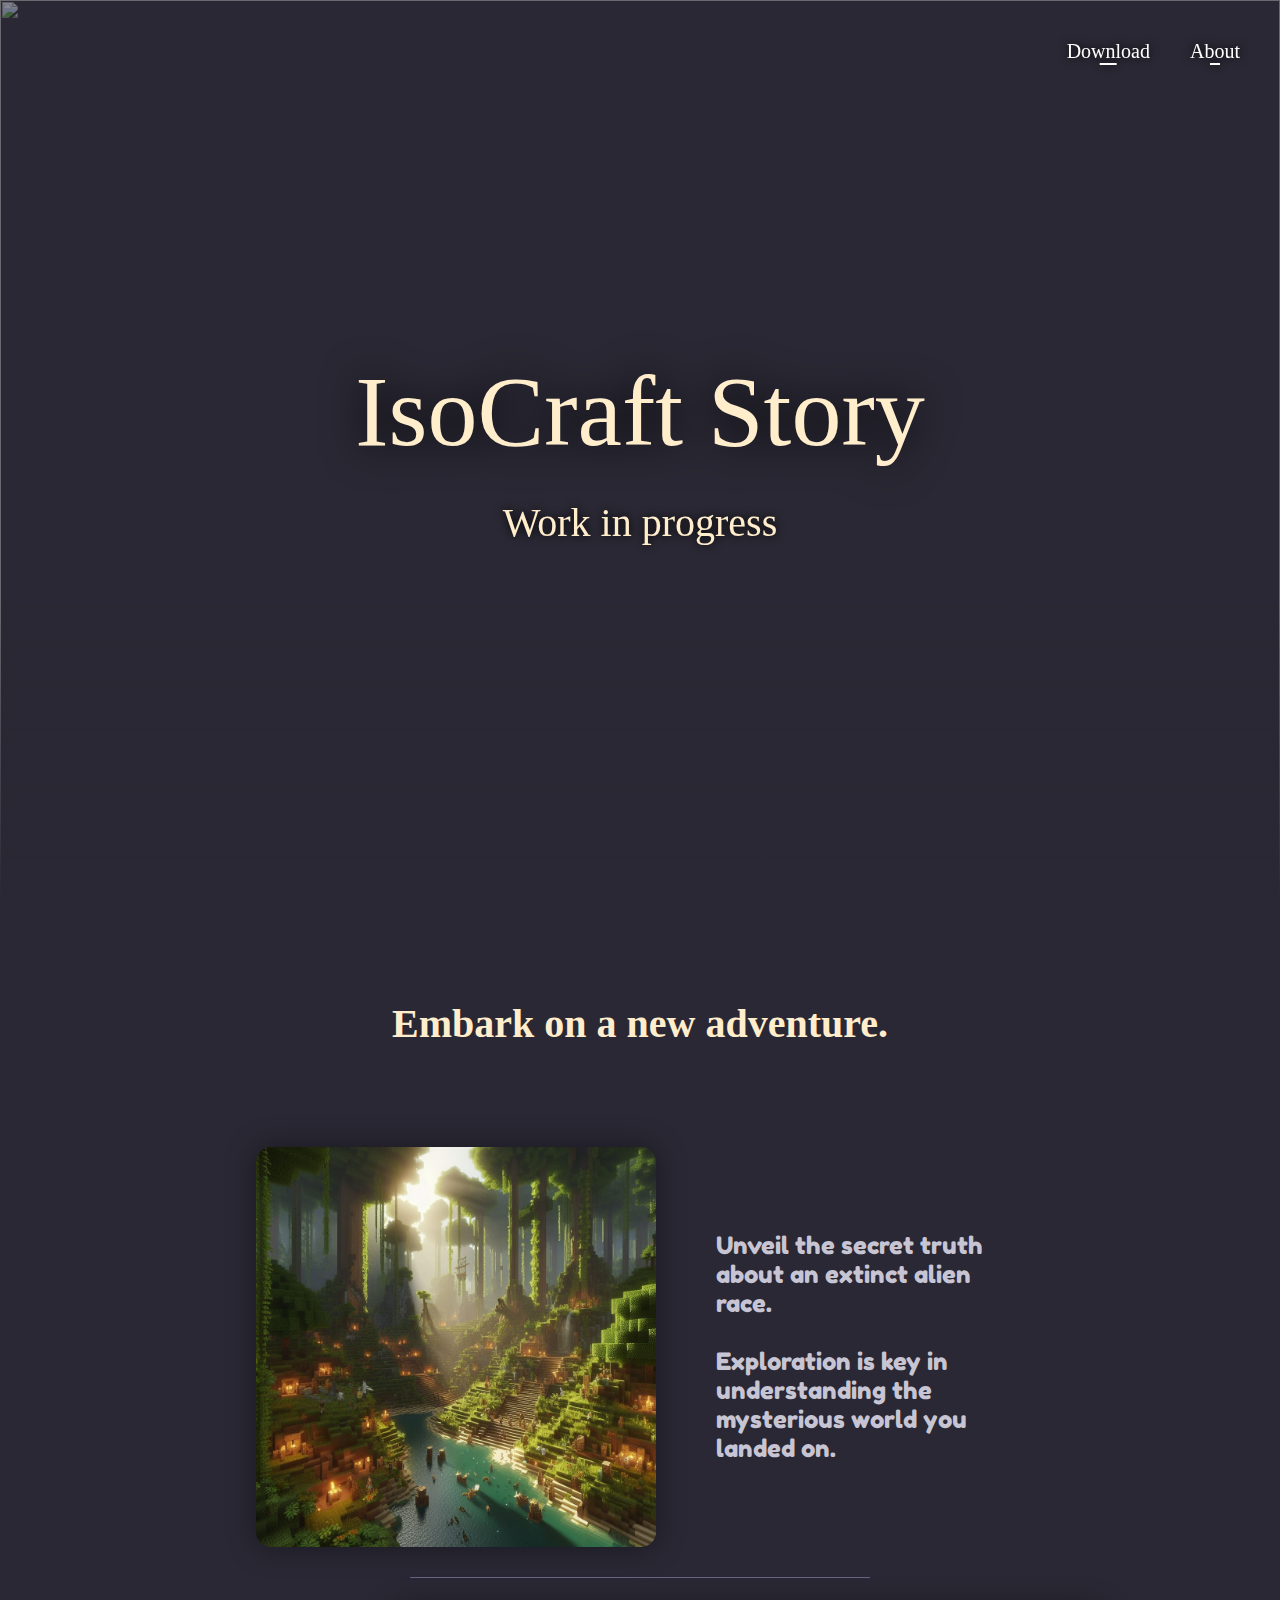
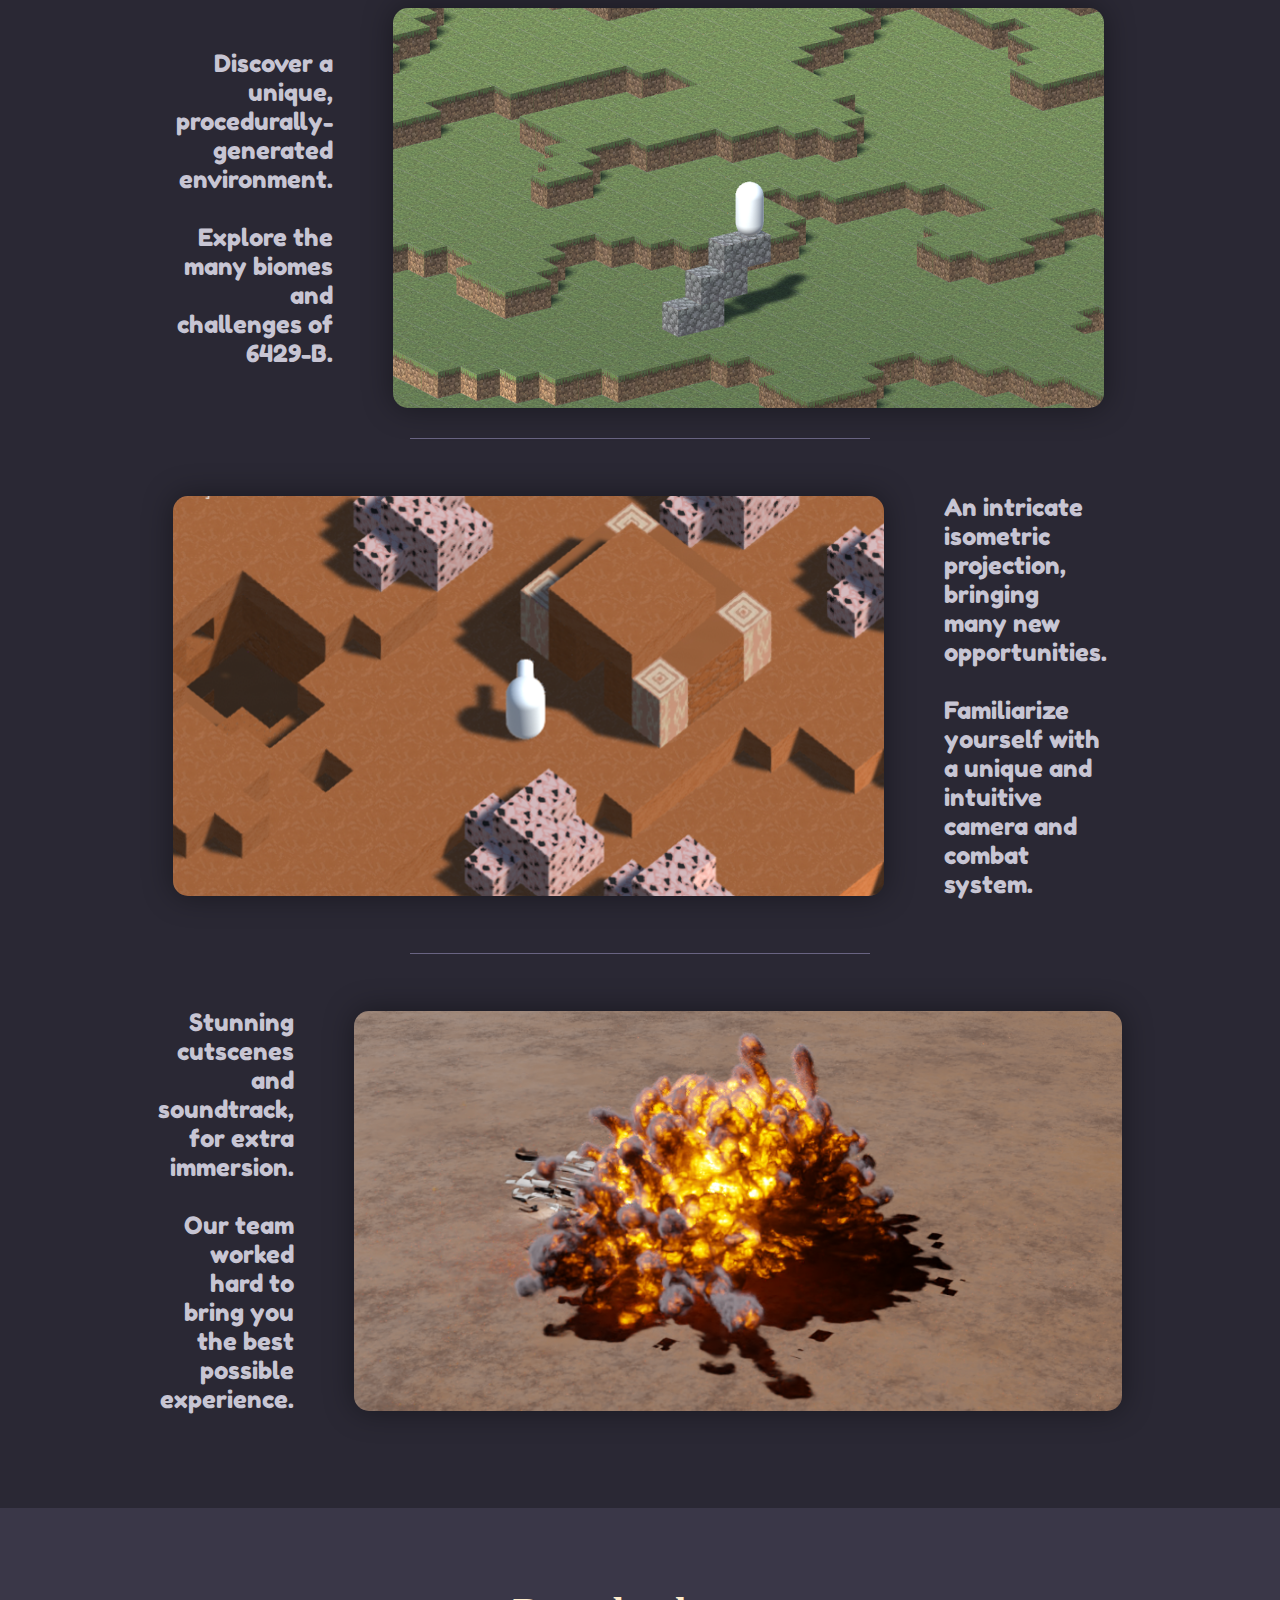
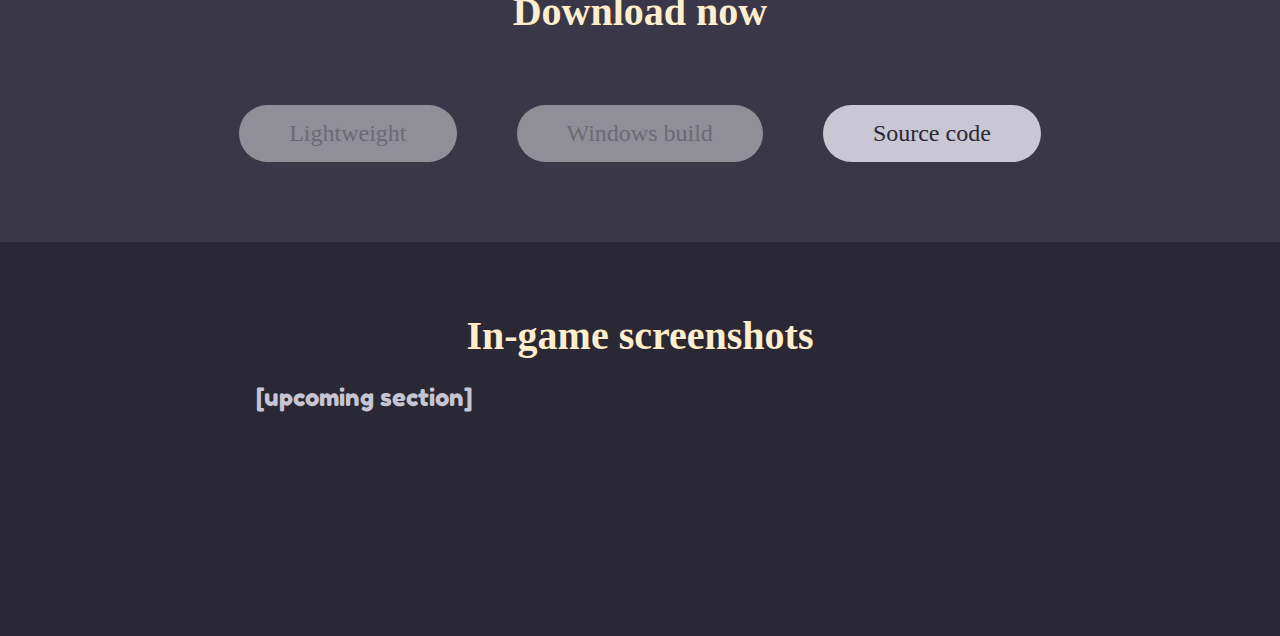
==== index.html @ 94fa9773 "BETA 0.1 - added About, visual enhancements" ====
<html>
	<head>
		<title>IsoCraft Story</title>
		<script src="script.js?v=B0.1"></script>
		<script src="slide.js?v=B0.1"></script>
		<link rel="stylesheet" href="style.css?v=B0.1">
	</head>
	
	<body onload="javascript:init();initSlide()">
		<div id="title">
			<h1>IsoCraft Story</h1>
			<h2>Work in progress</h2>
			<div id="slide">
				<div id="bank">
					<img src="images/slides/house.png">
					<img src="images/slides/Level1.png">
					<img src="images/slides/McLeaves.png">
					<img src="images/slides/Grass.png">
				</div>
				<div id="left"></div>
				<div id="right"></div>
			</div>
		</div>
		<div id="menu">
			<a href="javascript:scrollTo('download')">Download</a>
			<a href="about">About</a>
		</div>
		<div id="main">
			<div id="slide-cover"></div>
			<h3>Embark on a new adventure.</h3>
			<div class="flex">
				<div><img src="images/oakboka.png"></div>
				<p>Unveil the secret truth about an extinct alien race.<br><br>Exploration is key in understanding the mysterious world you landed on.</p>
			</div>
			<div class="line"></div>
			<div class="flex">
				<p class="right">Discover a unique, procedurally-generated environment.<br><br>Explore the many biomes and challenges of 6429-B.</p>
				<div><img src="images/surface.png"></div>
			</div>
			<div class="line"></div>
			<div class="flex">
				<div><img src="images/isofight.png"></div>
				<p>An intricate isometric projection, bringing many new opportunities.<br><br>Familiarize yourself with a unique and intuitive camera and combat system.</p>
			</div>
			<div class="line"></div>
			<div class="flex">
				<p class="right">Stunning cutscenes and soundtrack, for extra immersion.<br><br>Our team worked hard to bring you the best possible experience.</p>
				<div><img src="images/cutscene.png"></div>
			</div>

			<div class="lighter">
				<h4>Download now</h4>
				<div class="flex">
					<a href="documents/lightweight.zip" id="download" class="button disabled">Lightweight</a>
					<a href="documents/full.zip" id="download" class="button disabled">Windows build</a>
					<a href="https://github.com/RaphoufouLeFou/Isocraft_Story" class="button">Source code</a>
				</div>
			</div>

			<h4>In-game screenshots</h4>
			<p>[upcoming section]</p>

			<div id="margin"></div>
		</div>
	</body>
</html>
---- style.css ----
@font-face {
	font-family: "times";
	src: url("fonts/times new roman.ttf");
}

@font-face {
	font-family: "black";
	src: url("fonts/Rounds Black.otf");
}

@font-face {
	font-family: "fredoka";
	src: url("fonts/FredokaOne-Regular.ttf");
}

html, body {
	margin: 0;
	padding: 0;
	width: 100%;
	height: 100%;

	background-color: #2a2834;
	color: #ffedcc;
}

body {
	position: absolute;
	z-index: -2;
}

#title {
	position: relative;
	display: flex;
	flex-direction: column;
	align-items: center;
	justify-content: center;
	gap: 30px;

	width: var(--W);
	height: var(--H);
}

#slide {
	position: fixed;
	z-index: -1;
	top: 0;
	left: 0;

	display: flex;
	width: 100%;
	height: 100%;
}

#left, #right {
	width: 100%;
	flex-shrink: 0;
}

#slide img {
	width: 100%;
}

#slide-cover {
	position: relative;
	width: var(--W);
	height: 300px;
	top: 0;
	left: 0;
	transform: translate(calc(0px - var(--margin)), calc(-50px - 100%));

	background-image: linear-gradient(rgba(0, 0, 0, 0), #2a2834);
}

#bank {
	display: none;
}

h1, h2 {
	margin: 0;

	text-align: center;
	font-weight: 100;
}

h1 {
	filter: drop-shadow(0 0 20px black);

	font-family: "black";
	font-size: 100px;
}

h2 {
	filter: drop-shadow(0 0 5px black);

	font-family: "times";
	font-size: 40px;
}

#menu {
	filter: drop-shadow(0 0 5px black);

	position: fixed;
	top: 0;
	right: 0;

	display: flex;
	gap: 40px;

	margin: 40px;
}

#menu>a {
	display: block;

	font-family: "black";
	font-size: 20px;

	color: white;
	text-decoration: none;
}

#menu>a::after {
	position: relative;
	display: block;
	left: 50%;
	bottom: 0;
	transform: translateX(-50%);

	transition: 0.25s width ease-out;
	content: "";
	border-bottom: 2px solid white;
	width: 20%;
}

#menu>a:hover::after {
	width: 80%;
}

#menu>a:active::after {
	width: 100%;
}

#main {
	position: absolute;

	width: calc(100% - calc(var(--margin) * 2));
	min-height: var(--H);
	padding: 50px var(--margin);

	background-color: #2a2834;
}

.lighter {
	width: calc(100% + calc(var(--margin) * 2));
	margin: 70px 0;
	padding: 80px 0;
	transform: translateX(calc(0px - var(--margin)));

	background-color: #3a3748;
}

h3, h4 {
	font-family: "black";
	font-size: 40px;
	text-align: center;
}

h3 {
	margin: -250px 0 100px 0;
}

h4 {
	margin: 0;
}

#main div.flex {
	display: flex;
	justify-content: center;
	align-items: center;

	gap: 60px;
}

p {
	color: #c7c5d3;
	font-family: "fredoka";
	font-size: 24px;
}

strong {
	display: block;
	width: 100%;
	text-align: left;
	margin: 10px 0;

	font-family: "times";
	font-size: 30px;
	color: #ffedcc;
}

p.right, p.right strong {
	text-align: right;
}

#main div.flex div:has(img) {
	display: flex;
	justify-content: center;

	max-width: -webkit-fill-available;
	flex-shrink: 0;
	overflow: hidden;

	border-radius: 15px;
	box-shadow: 0 0 30px rgba(0, 0, 0, 0.4);
}

#main div.flex img {
	height: 400px;
}

div.line {
	margin: 30px 20%;
	border-bottom: 1px solid #696482;
}

a.button {
	transition: 0.15s border-radius ease-out, 0.07s background-color linear;

	margin-top: 70px;
	padding: 15px 50px;

	border-radius: 30px;
	background-color: #c9c7d3;
	color: #2a2834;

	font-family: "black";
	font-size: 24px;
	text-align: center;
	text-decoration: none;
}

a.button:not(.disabled):hover {
	border-radius: 20px;
	background-color: #e3e2e9;
}

a.button.disabled {
	color: #6b6a74;
	background-color: #908f97;
}

#margin {
	height: 150px;
}
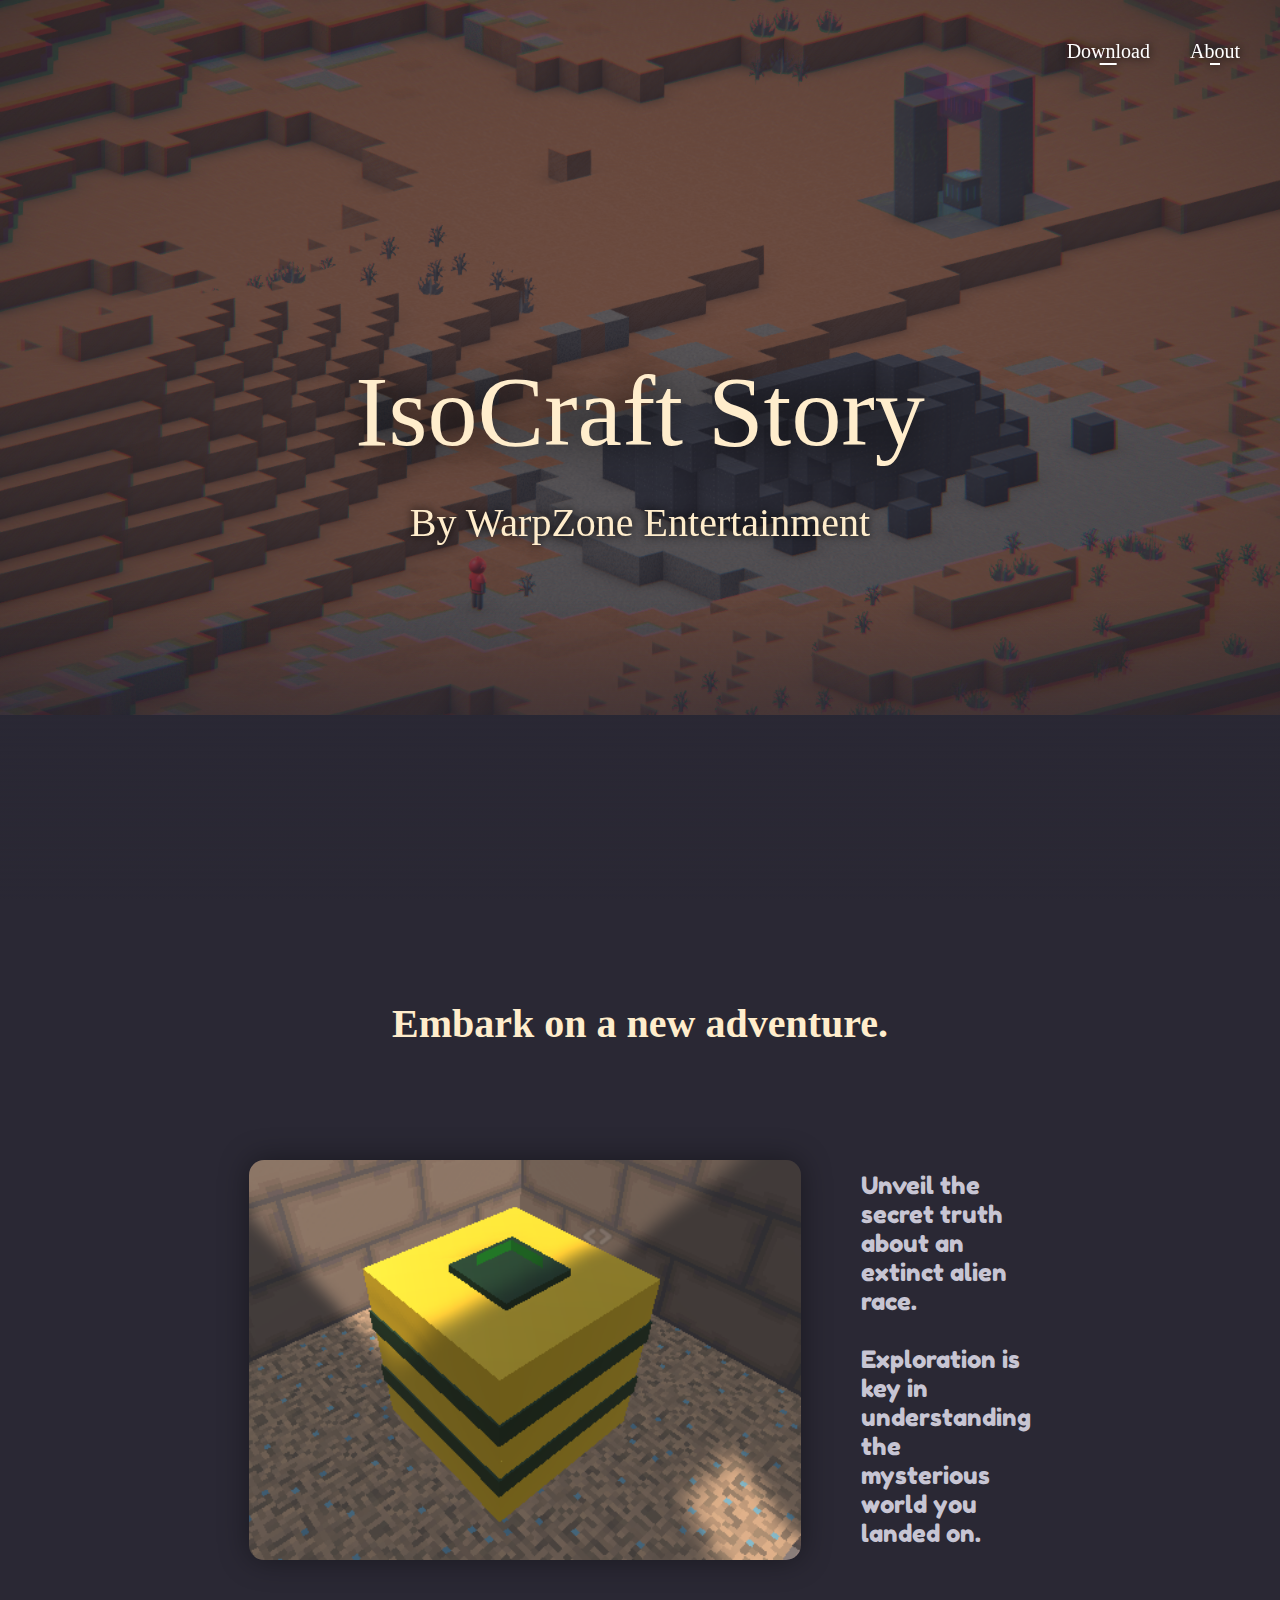
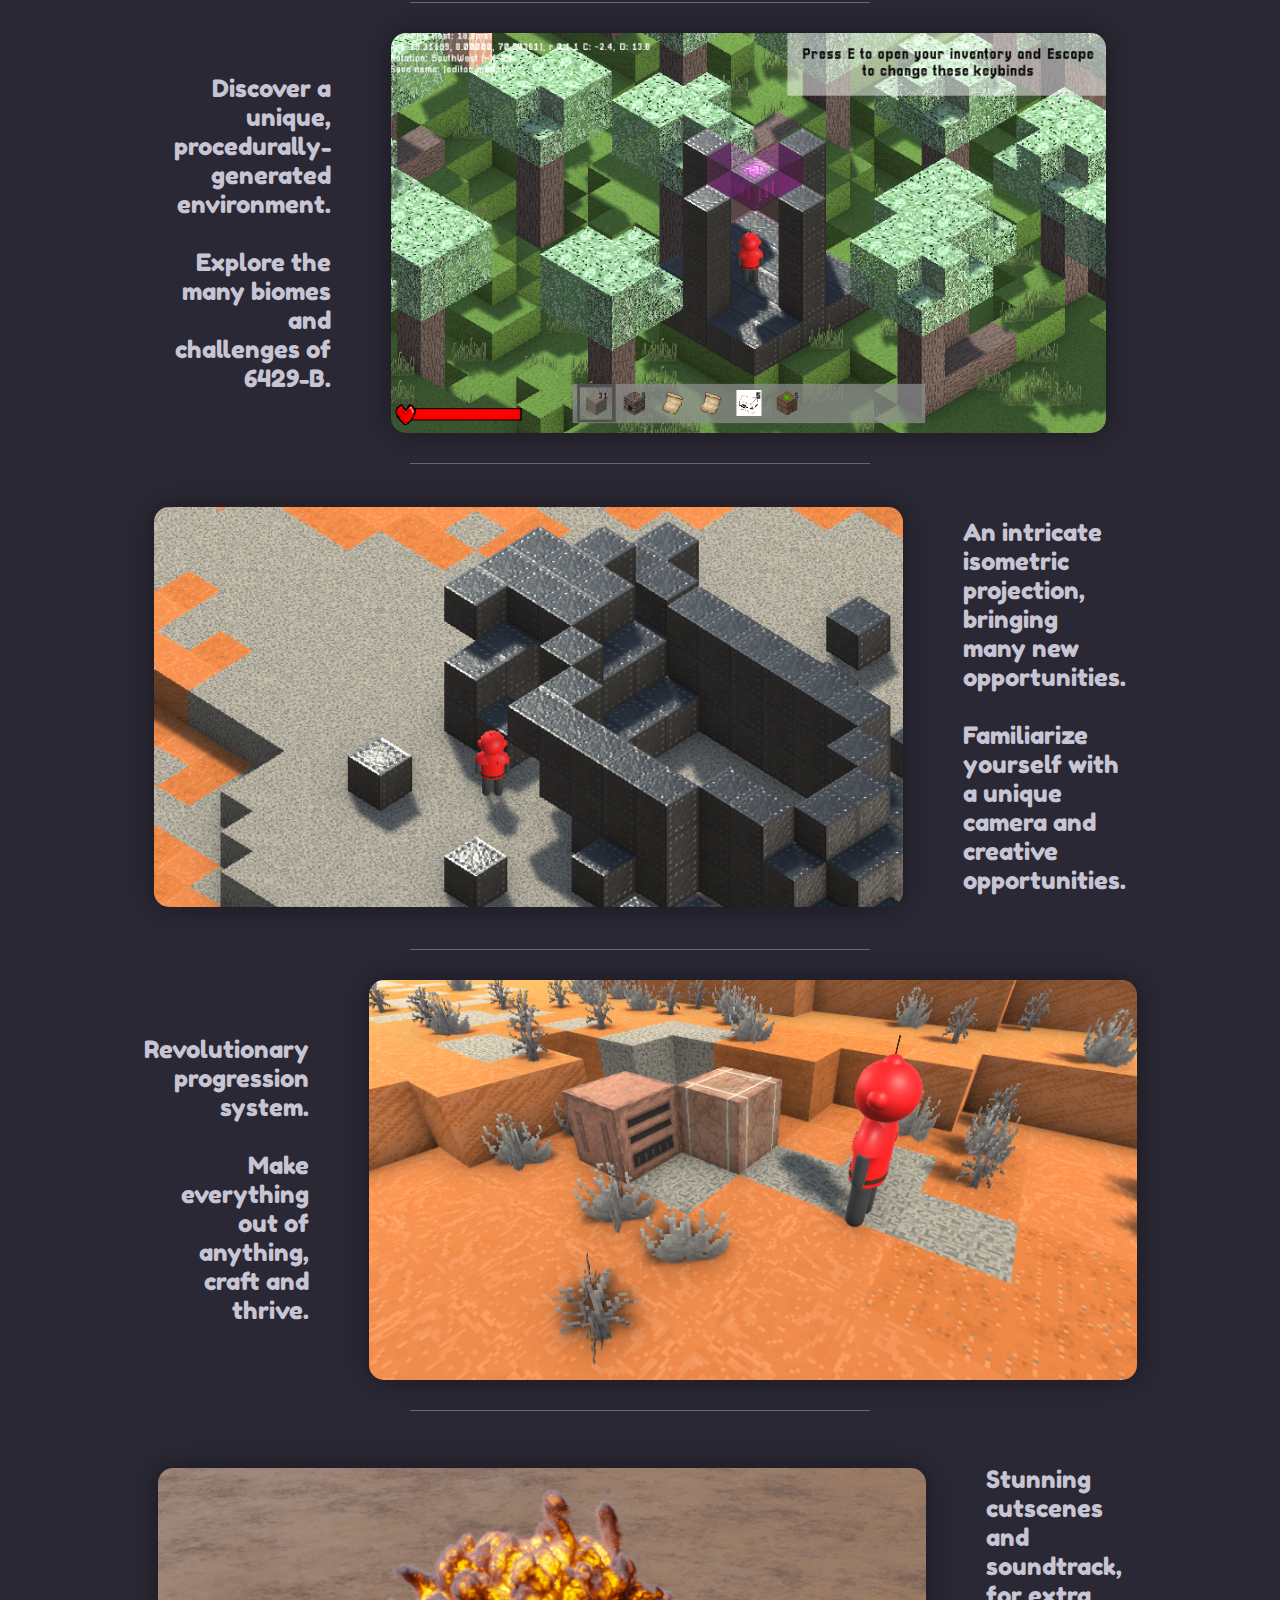
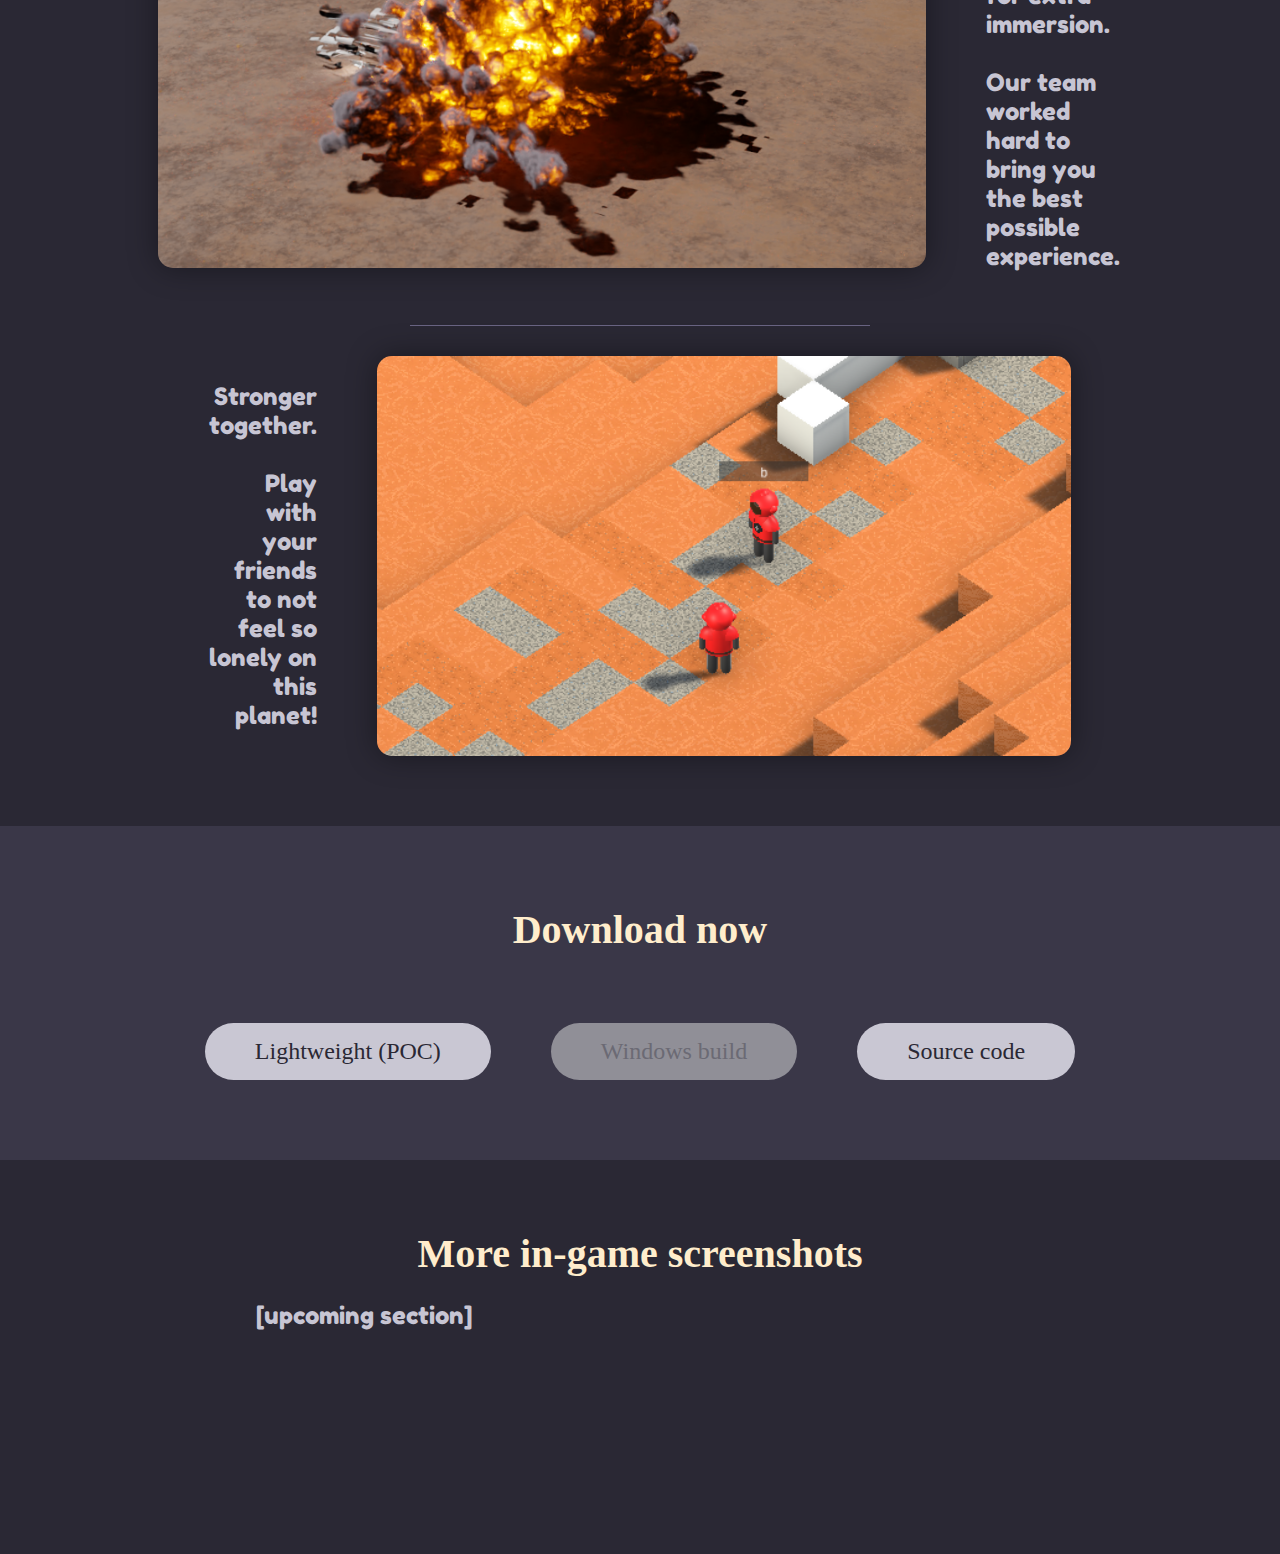
==== commit 088f2a80: "New images, text" ====
--- a/index.html
+++ b/index.html
@@ -1,21 +1,22 @@
 <html>
 	<head>
 		<title>IsoCraft Story</title>
-		<script src="script.js?v=B0.1"></script>
-		<script src="slide.js?v=B0.1"></script>
-		<link rel="stylesheet" href="style.css?v=B0.1">
+		<script src="script.js?v=B0.2"></script>
+		<script src="slide.js?v=B0.2"></script>
+		<link rel="stylesheet" href="style.css?v=B0.2">
 	</head>
 	
 	<body onload="javascript:init();initSlide()">
 		<div id="title">
 			<h1>IsoCraft Story</h1>
-			<h2>Work in progress</h2>
+			<h2>By WarpZone Entertainment</h2>
 			<div id="slide">
 				<div id="bank">
-					<img src="images/slides/house.png">
-					<img src="images/slides/Level1.png">
-					<img src="images/slides/McLeaves.png">
-					<img src="images/slides/Grass.png">
+					<img src="images/slides/start.png">
+					<img src="images/slides/dunes.png">
+					<img src="images/slides/plains.png">
+					<img src="images/slides/craters.png">
+					<img src="images/slides/forests.png">
 				</div>
 				<div id="left"></div>
 				<div id="right"></div>
@@ -29,35 +30,45 @@
 			<div id="slide-cover"></div>
 			<h3>Embark on a new adventure.</h3>
 			<div class="flex">
-				<div><img src="images/oakboka.png"></div>
+				<div><img src="images/chest.png"></div>
 				<p>Unveil the secret truth about an extinct alien race.<br><br>Exploration is key in understanding the mysterious world you landed on.</p>
 			</div>
 			<div class="line"></div>
 			<div class="flex">
 				<p class="right">Discover a unique, procedurally-generated environment.<br><br>Explore the many biomes and challenges of 6429-B.</p>
-				<div><img src="images/surface.png"></div>
+				<div><img src="images/level1.png"></div>
 			</div>
 			<div class="line"></div>
 			<div class="flex">
-				<div><img src="images/isofight.png"></div>
-				<p>An intricate isometric projection, bringing many new opportunities.<br><br>Familiarize yourself with a unique and intuitive camera and combat system.</p>
+				<div><img src="images/normal1.png"></div>
+				<p>An intricate isometric projection, bringing many new opportunities.<br><br>Familiarize yourself with a unique camera and creative opportunities.</p>
 			</div>
 			<div class="line"></div>
 			<div class="flex">
-				<p class="right">Stunning cutscenes and soundtrack, for extra immersion.<br><br>Our team worked hard to bring you the best possible experience.</p>
-				<div><img src="images/cutscene.png"></div>
+				<p class="right">Revolutionary progression system.<br><br>Make everything out of anything, craft and thrive.</p>
+				<div><img src="images/craft.png"></div>
+			</div>
+			<div class="line"></div>
+			<div class="flex">
+				<div><img src="images/explosion.png"></div>
+				<p>Stunning cutscenes and soundtrack, for extra immersion.<br><br>Our team worked hard to bring you the best possible experience.</p>
+			</div>
+			<div class="line"></div>
+			<div class="flex">
+				<p class="right">Stronger together.<br><br>Play with your friends to not feel so lonely on this planet!</p>
+				<div><img src="images/multi.png"></div>
 			</div>
 
 			<div class="lighter">
 				<h4>Download now</h4>
 				<div class="flex">
-					<a href="documents/lightweight.zip" id="download" class="button disabled">Lightweight</a>
-					<a href="documents/full.zip" id="download" class="button disabled">Windows build</a>
+					<a href="documents/lightweight.zip" id="download" class="button">Lightweight (POC)</a>
+					<a id="download" class="button disabled">Windows build</a>
 					<a href="https://github.com/RaphoufouLeFou/Isocraft_Story" class="button">Source code</a>
 				</div>
 			</div>
 
-			<h4>In-game screenshots</h4>
+			<h4>More in-game screenshots</h4>
 			<p>[upcoming section]</p>
 
 			<div id="margin"></div>
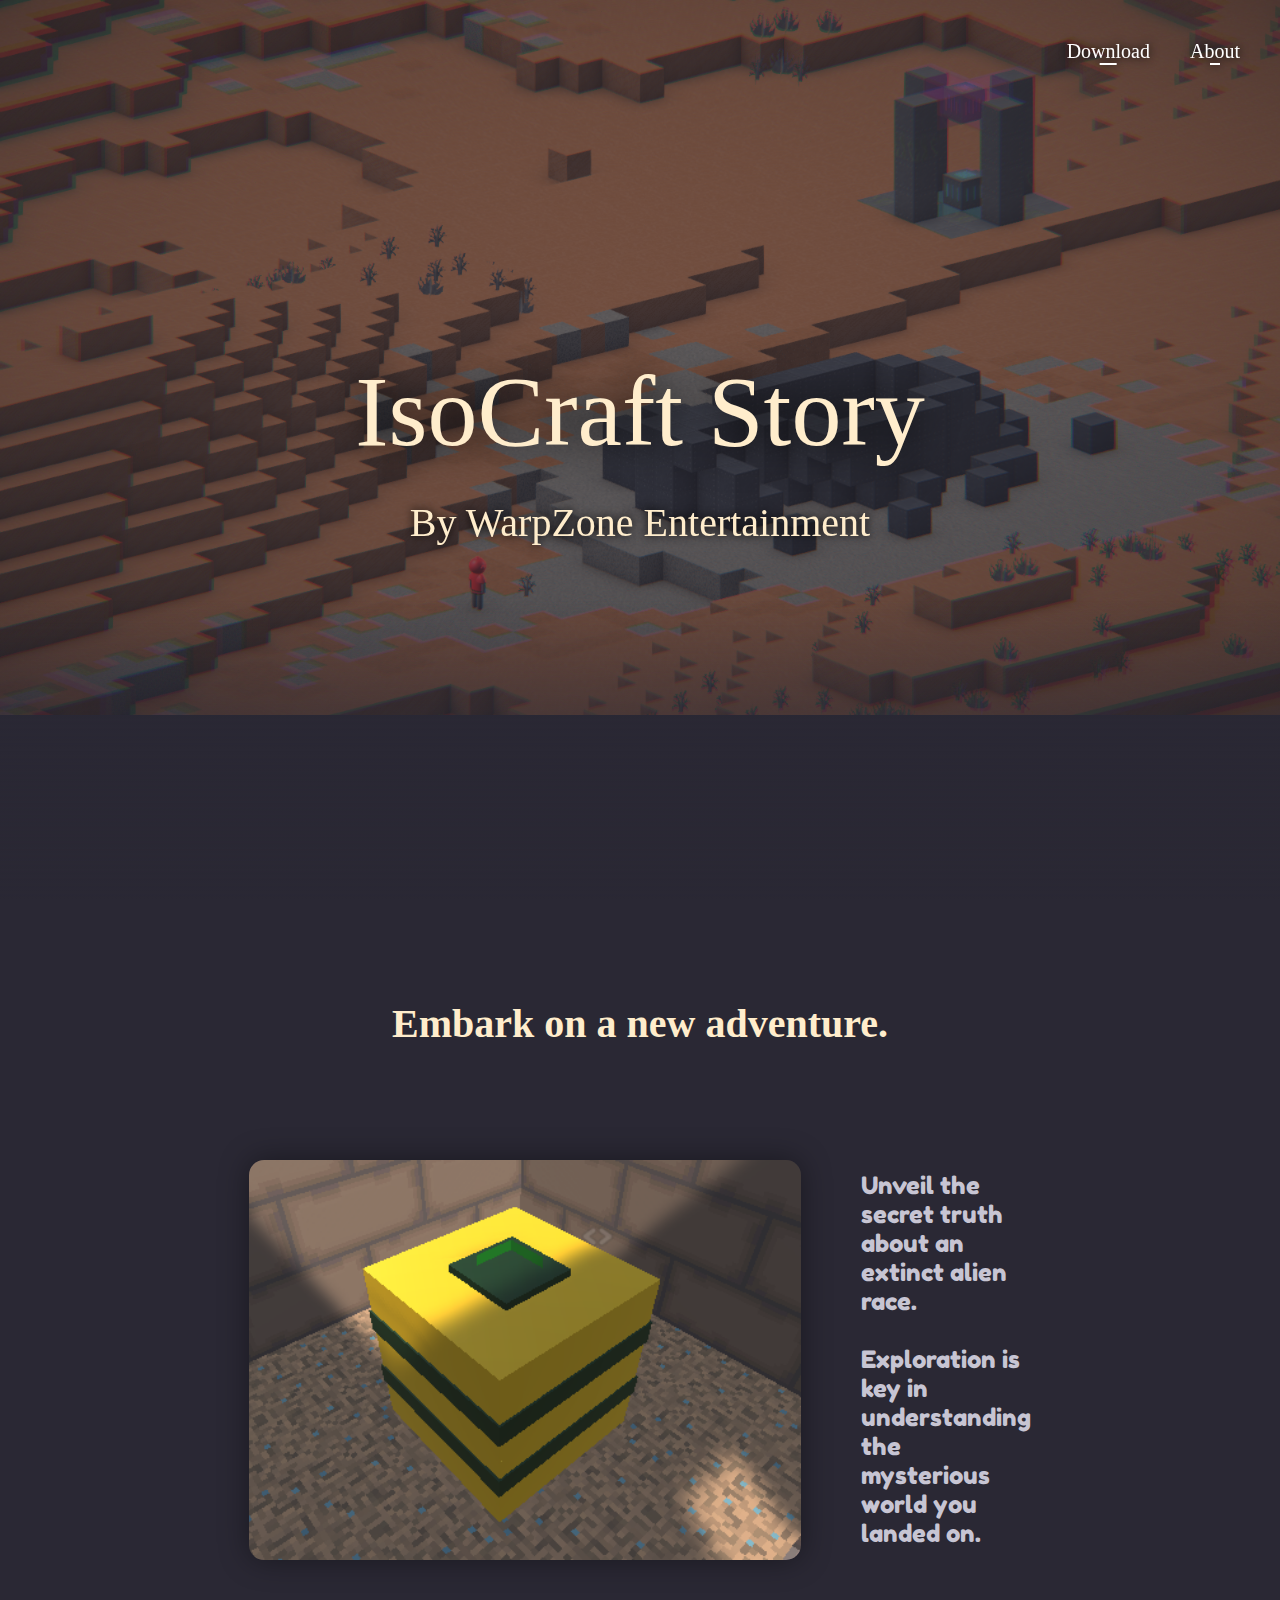
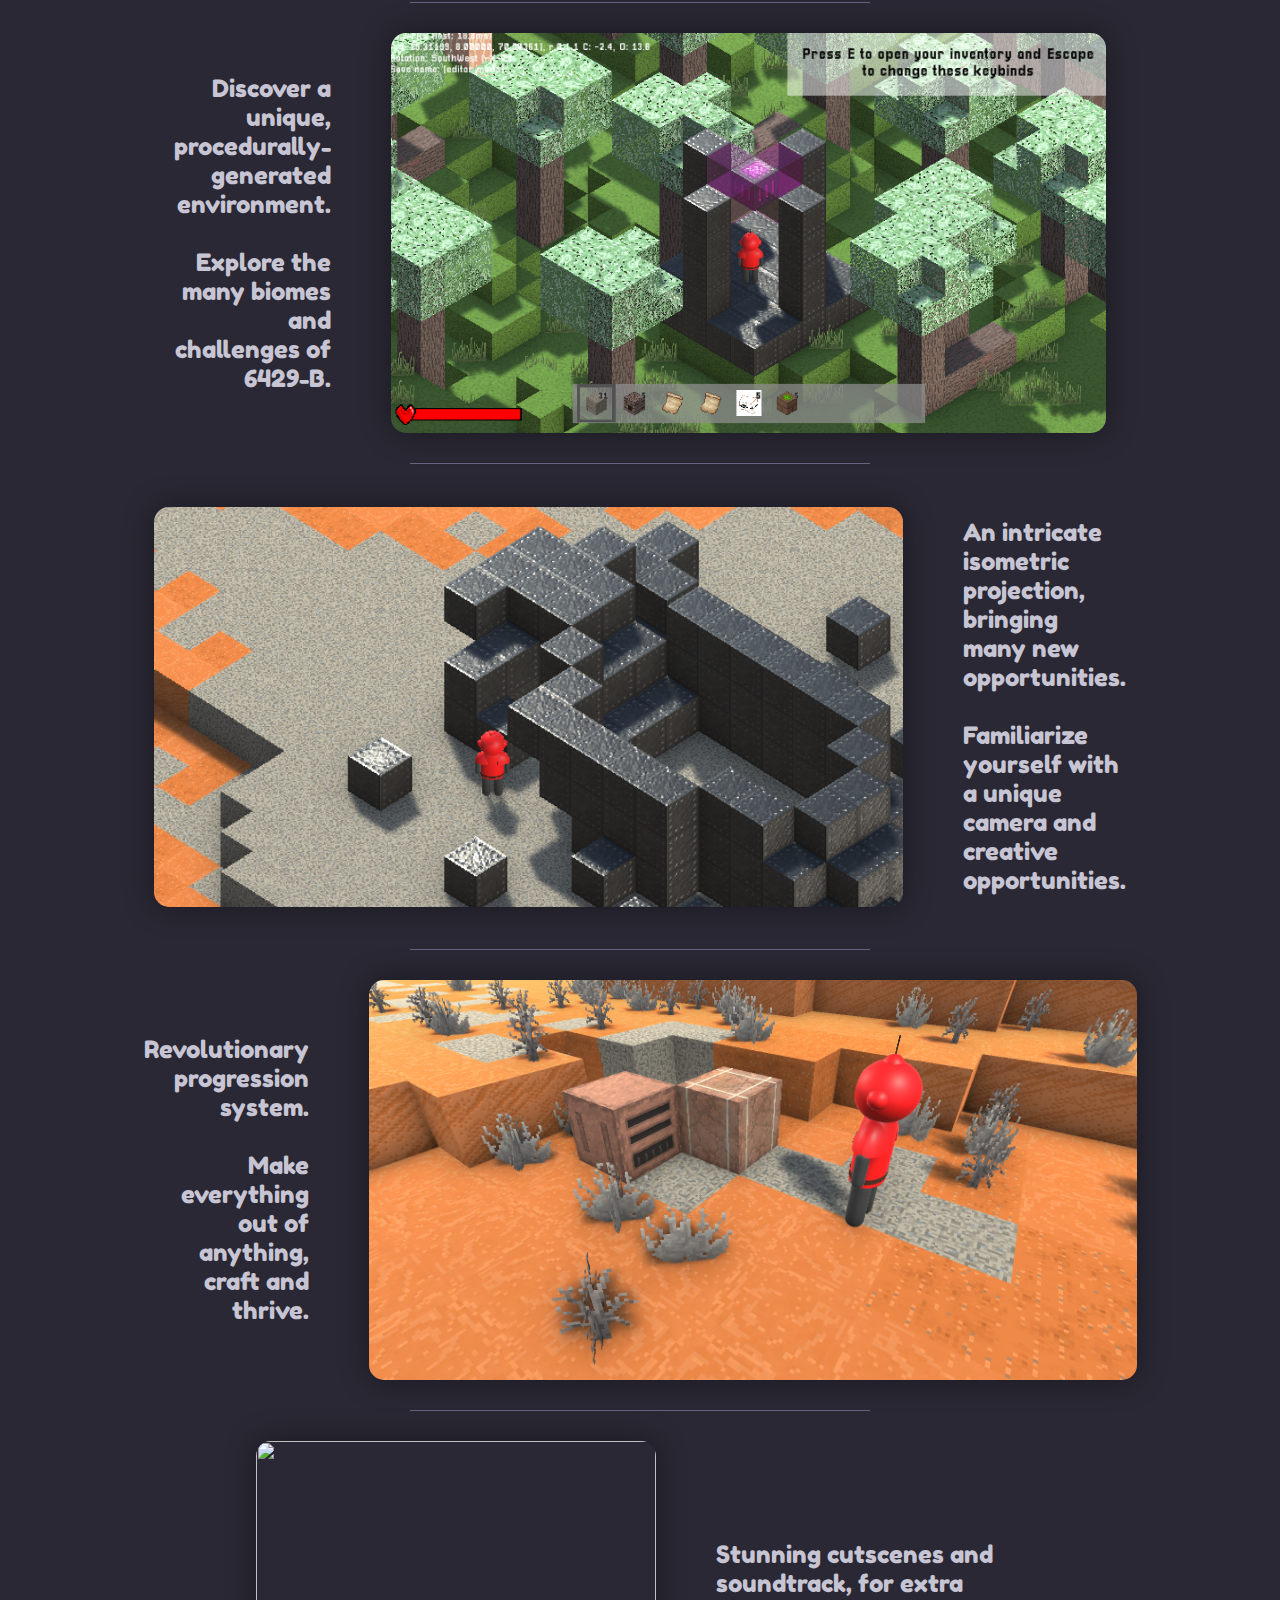
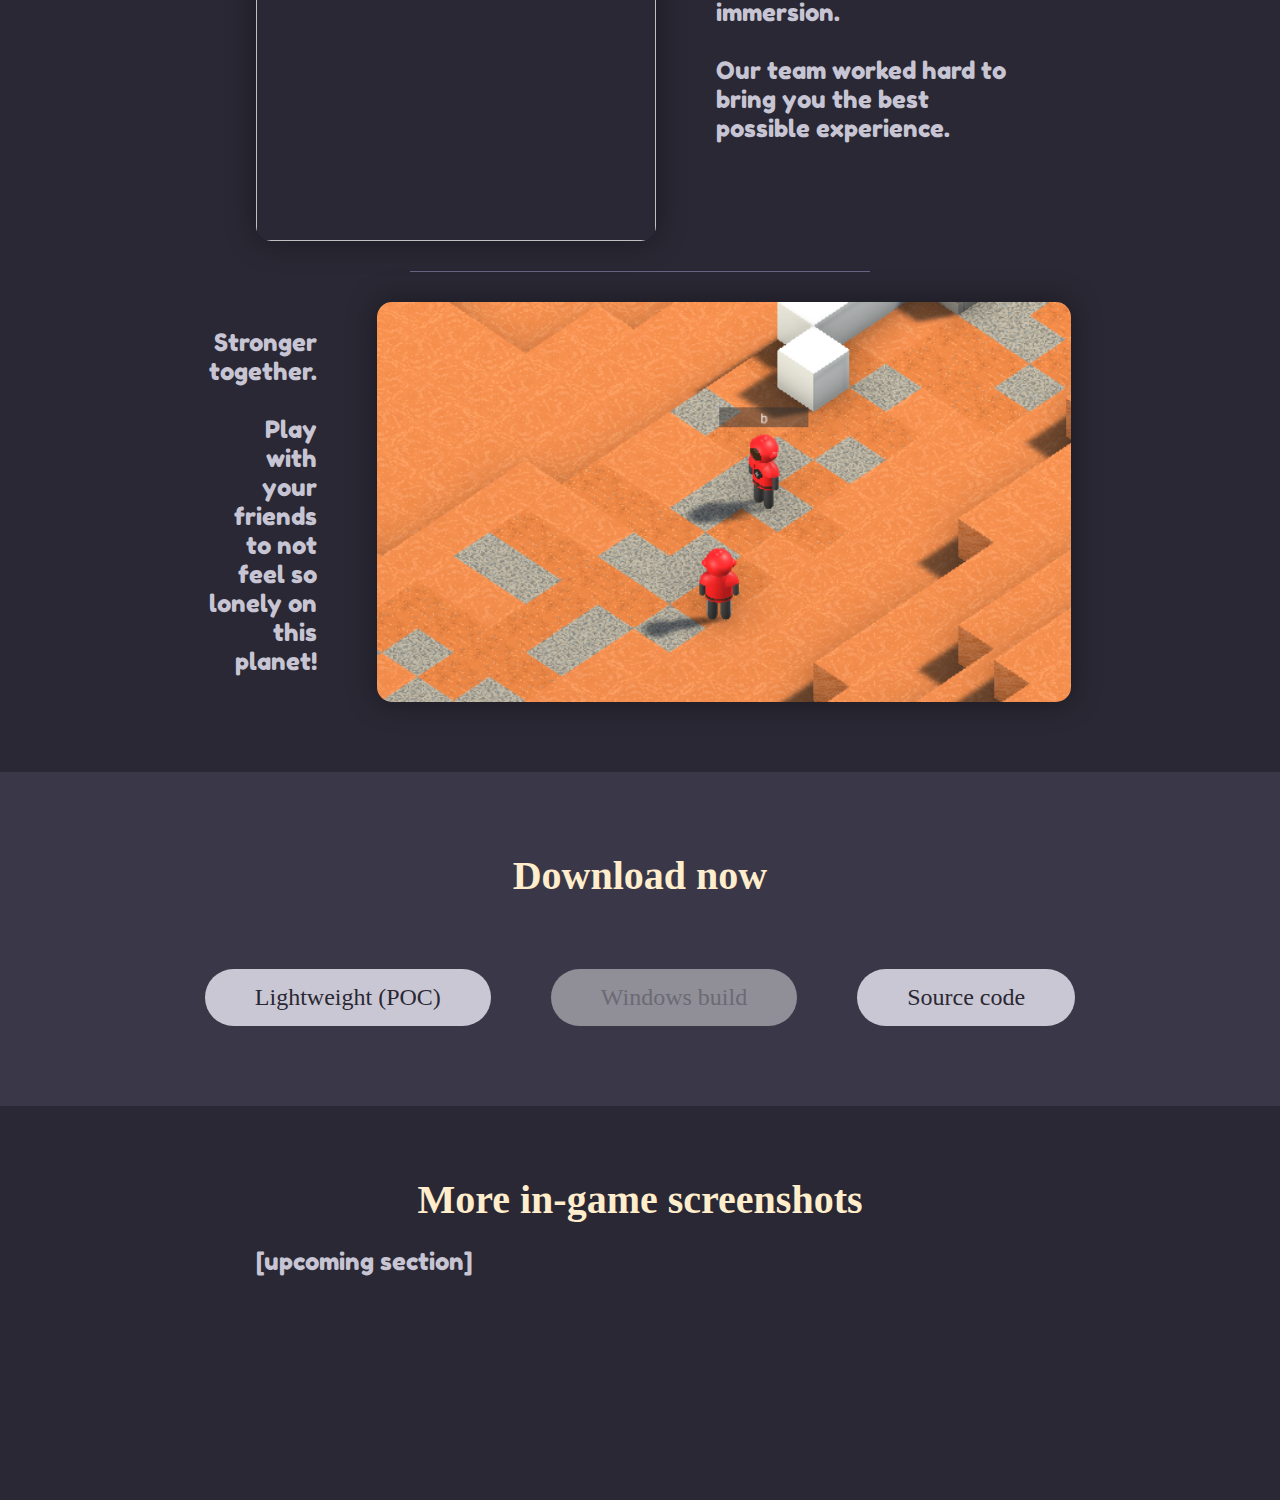
==== commit 415d3fb5: "Added last members descriptions, version bump" ====
--- a/index.html
+++ b/index.html
@@ -1,9 +1,9 @@
 <html>
 	<head>
 		<title>IsoCraft Story</title>
-		<script src="script.js?v=B0.2"></script>
-		<script src="slide.js?v=B0.2"></script>
-		<link rel="stylesheet" href="style.css?v=B0.2">
+		<script src="script.js?v=B0.2.1.1"></script>
+		<script src="slide.js?v=B0.2.1"></script>
+		<link rel="stylesheet" href="style.css?v=B0.2.1.1">
 	</head>
 	
 	<body onload="javascript:init();initSlide()">
@@ -50,7 +50,7 @@
 			</div>
 			<div class="line"></div>
 			<div class="flex">
-				<div><img src="images/explosion.png"></div>
+				<div><img src="images/crash.png"></div>
 				<p>Stunning cutscenes and soundtrack, for extra immersion.<br><br>Our team worked hard to bring you the best possible experience.</p>
 			</div>
 			<div class="line"></div>
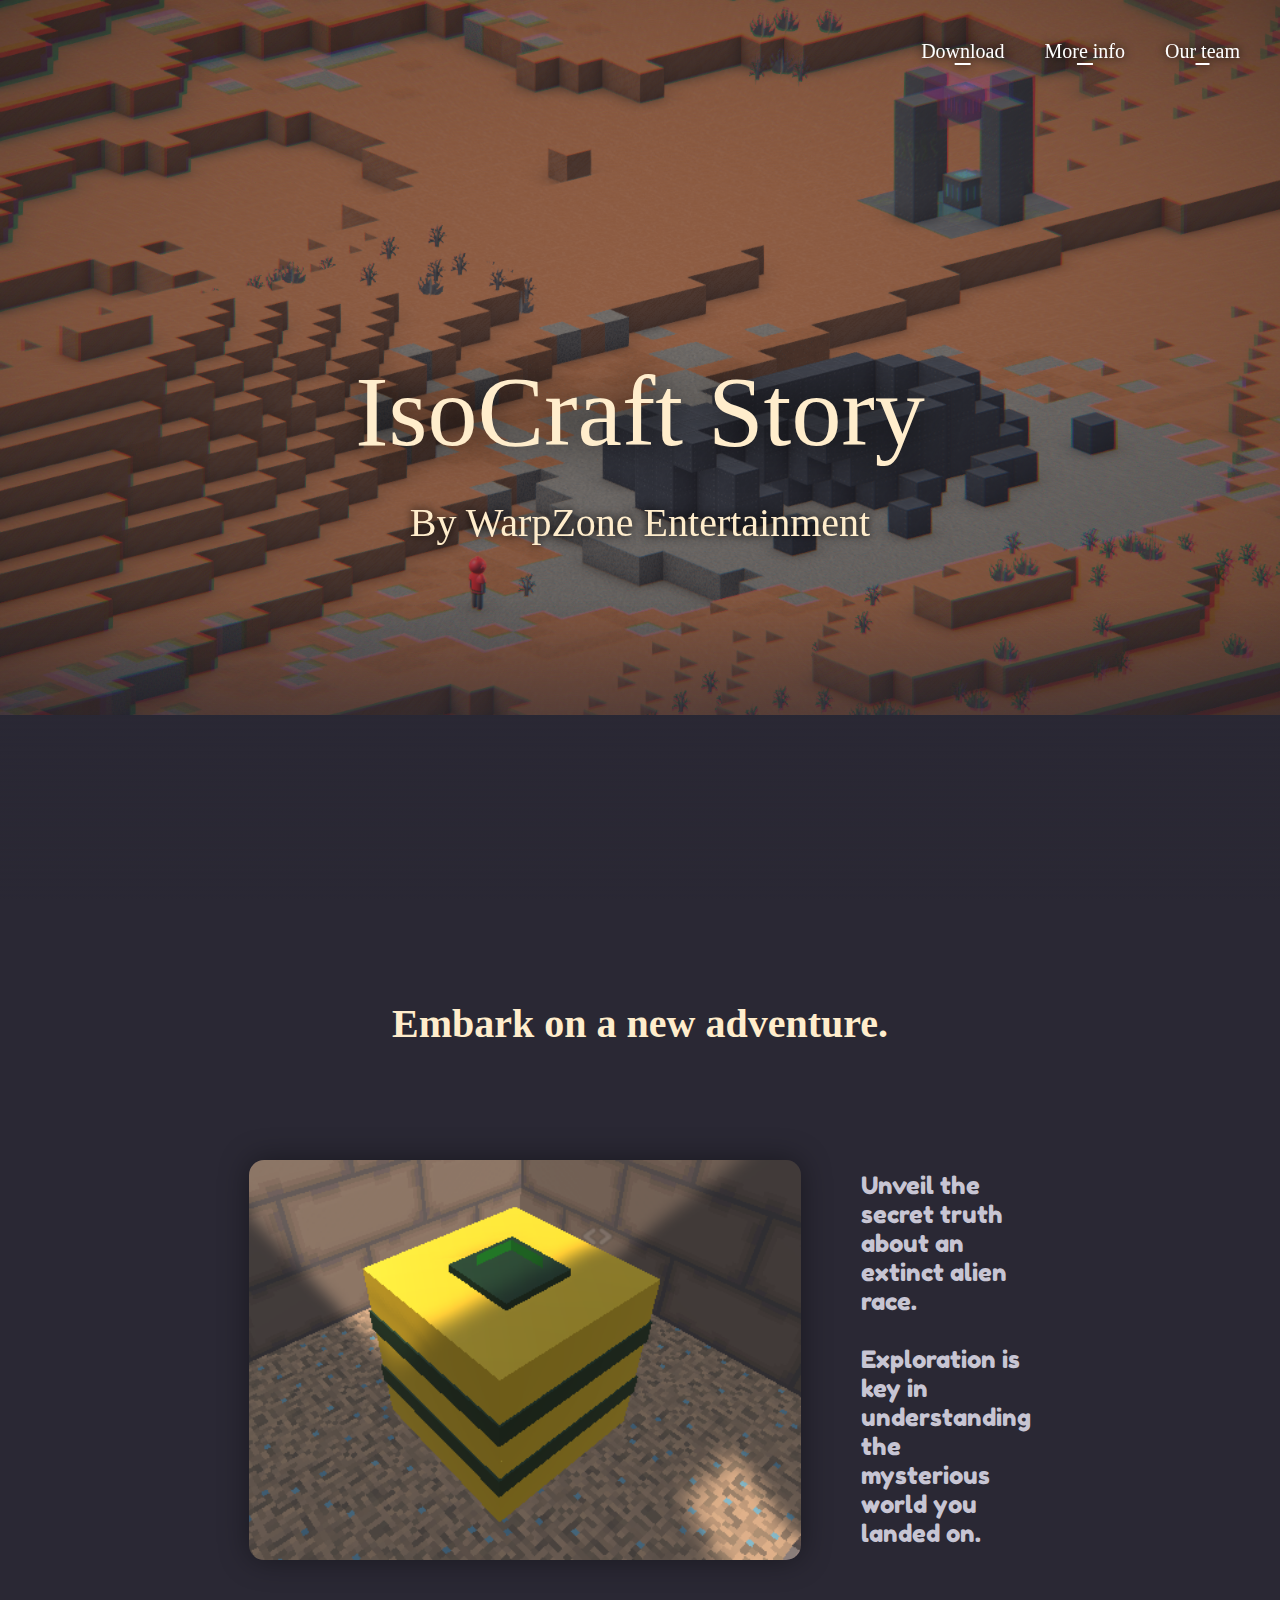
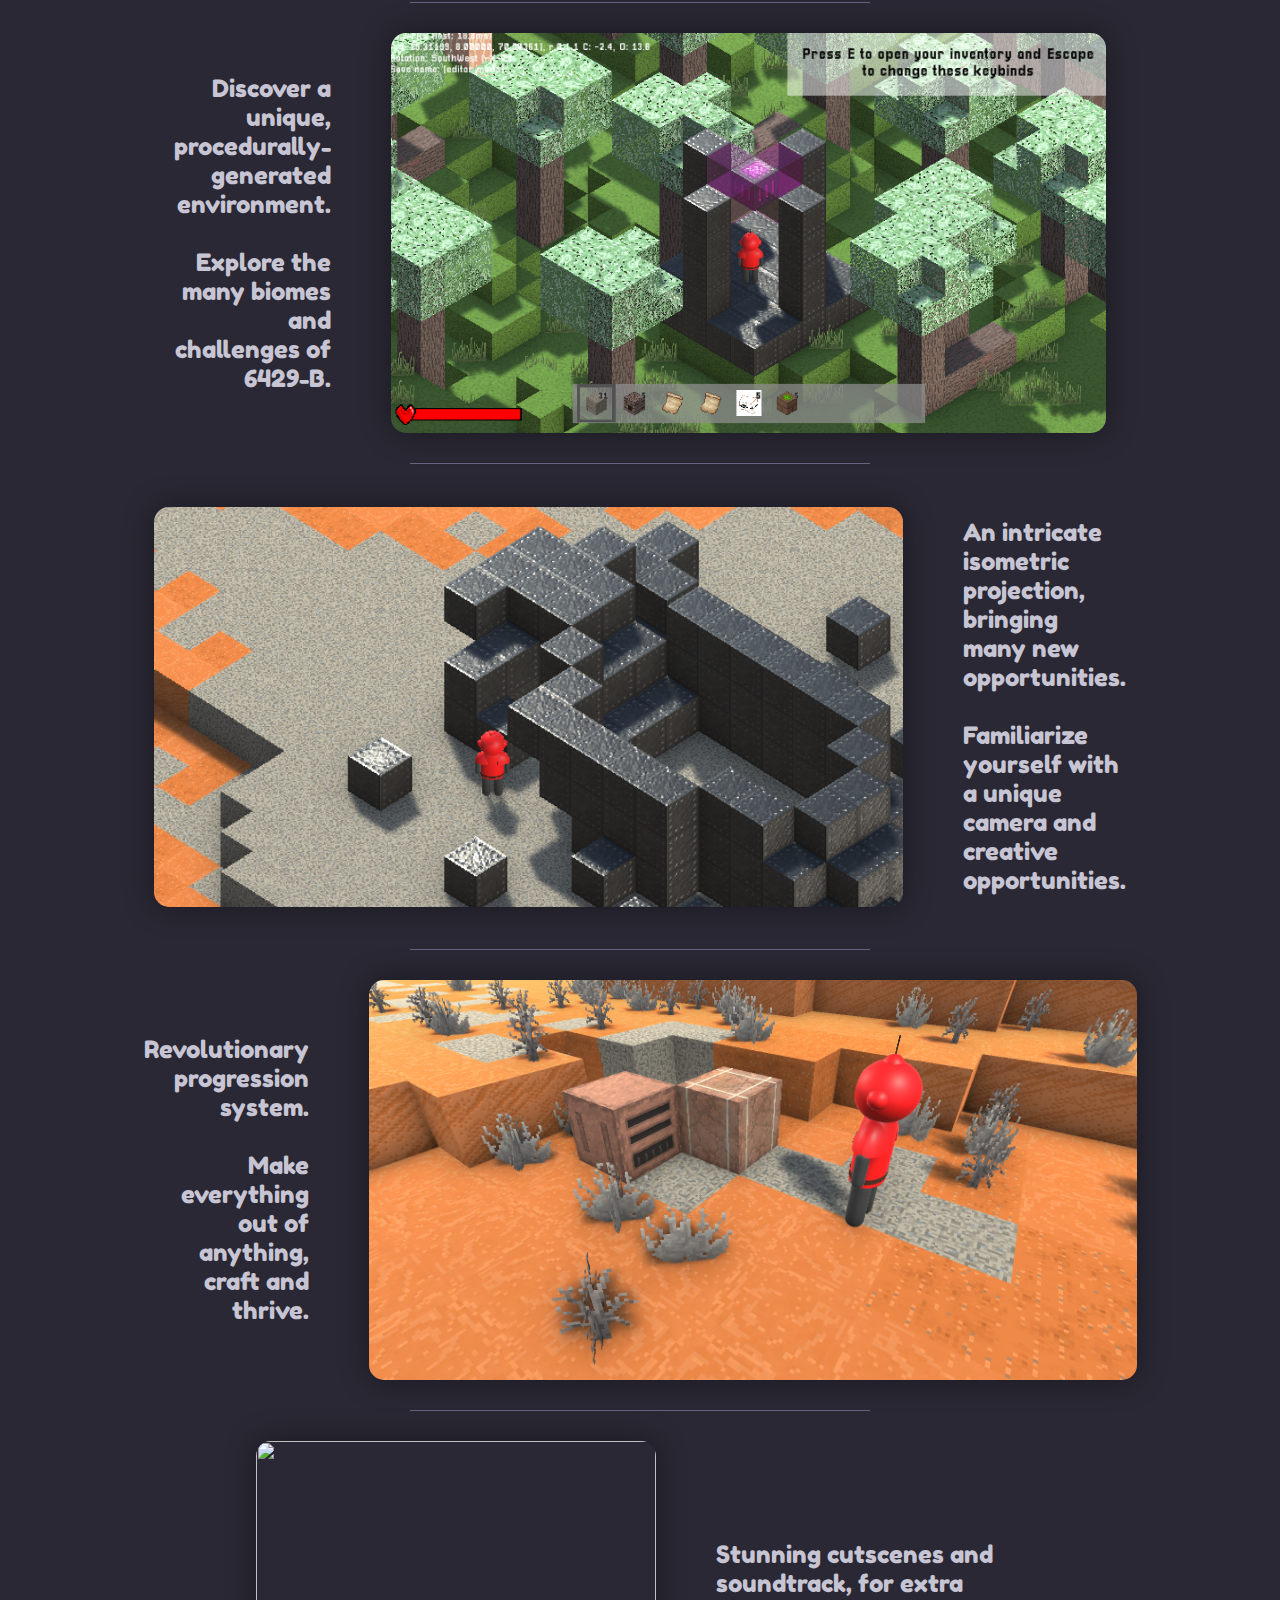
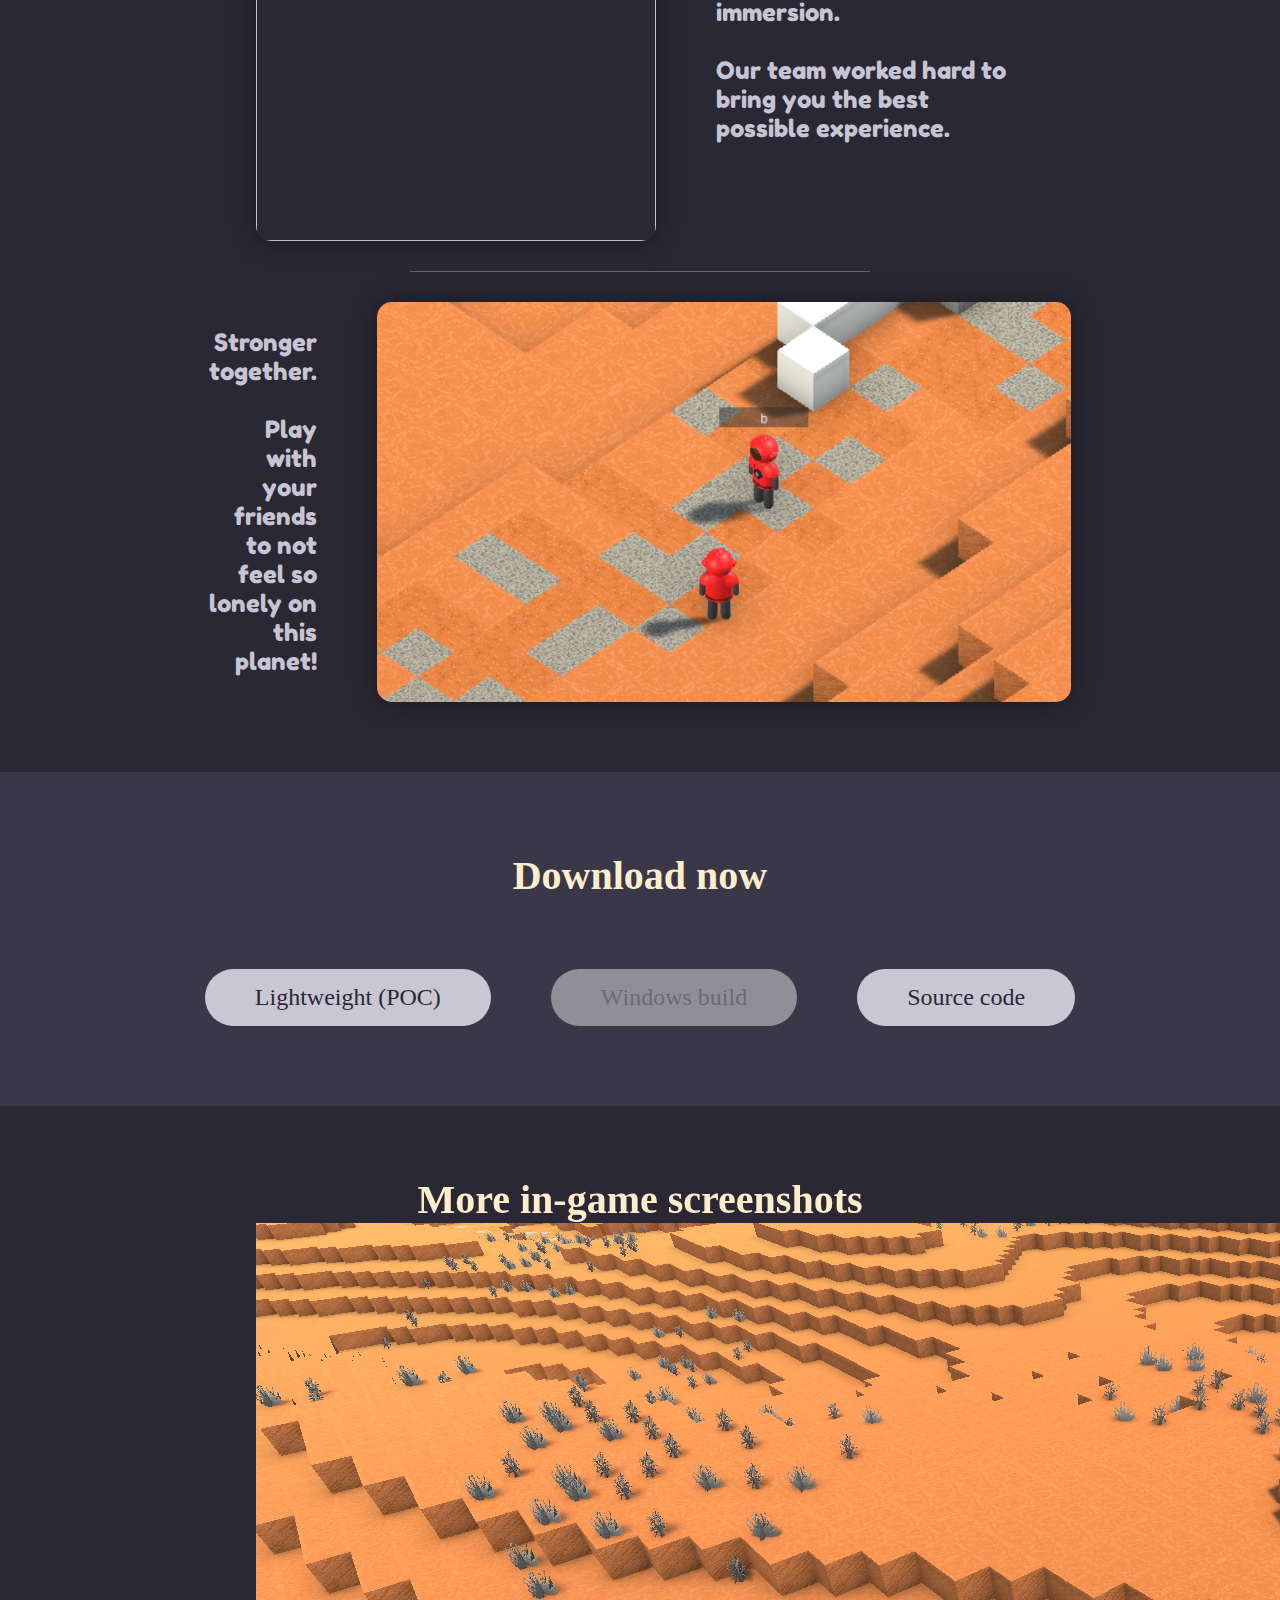
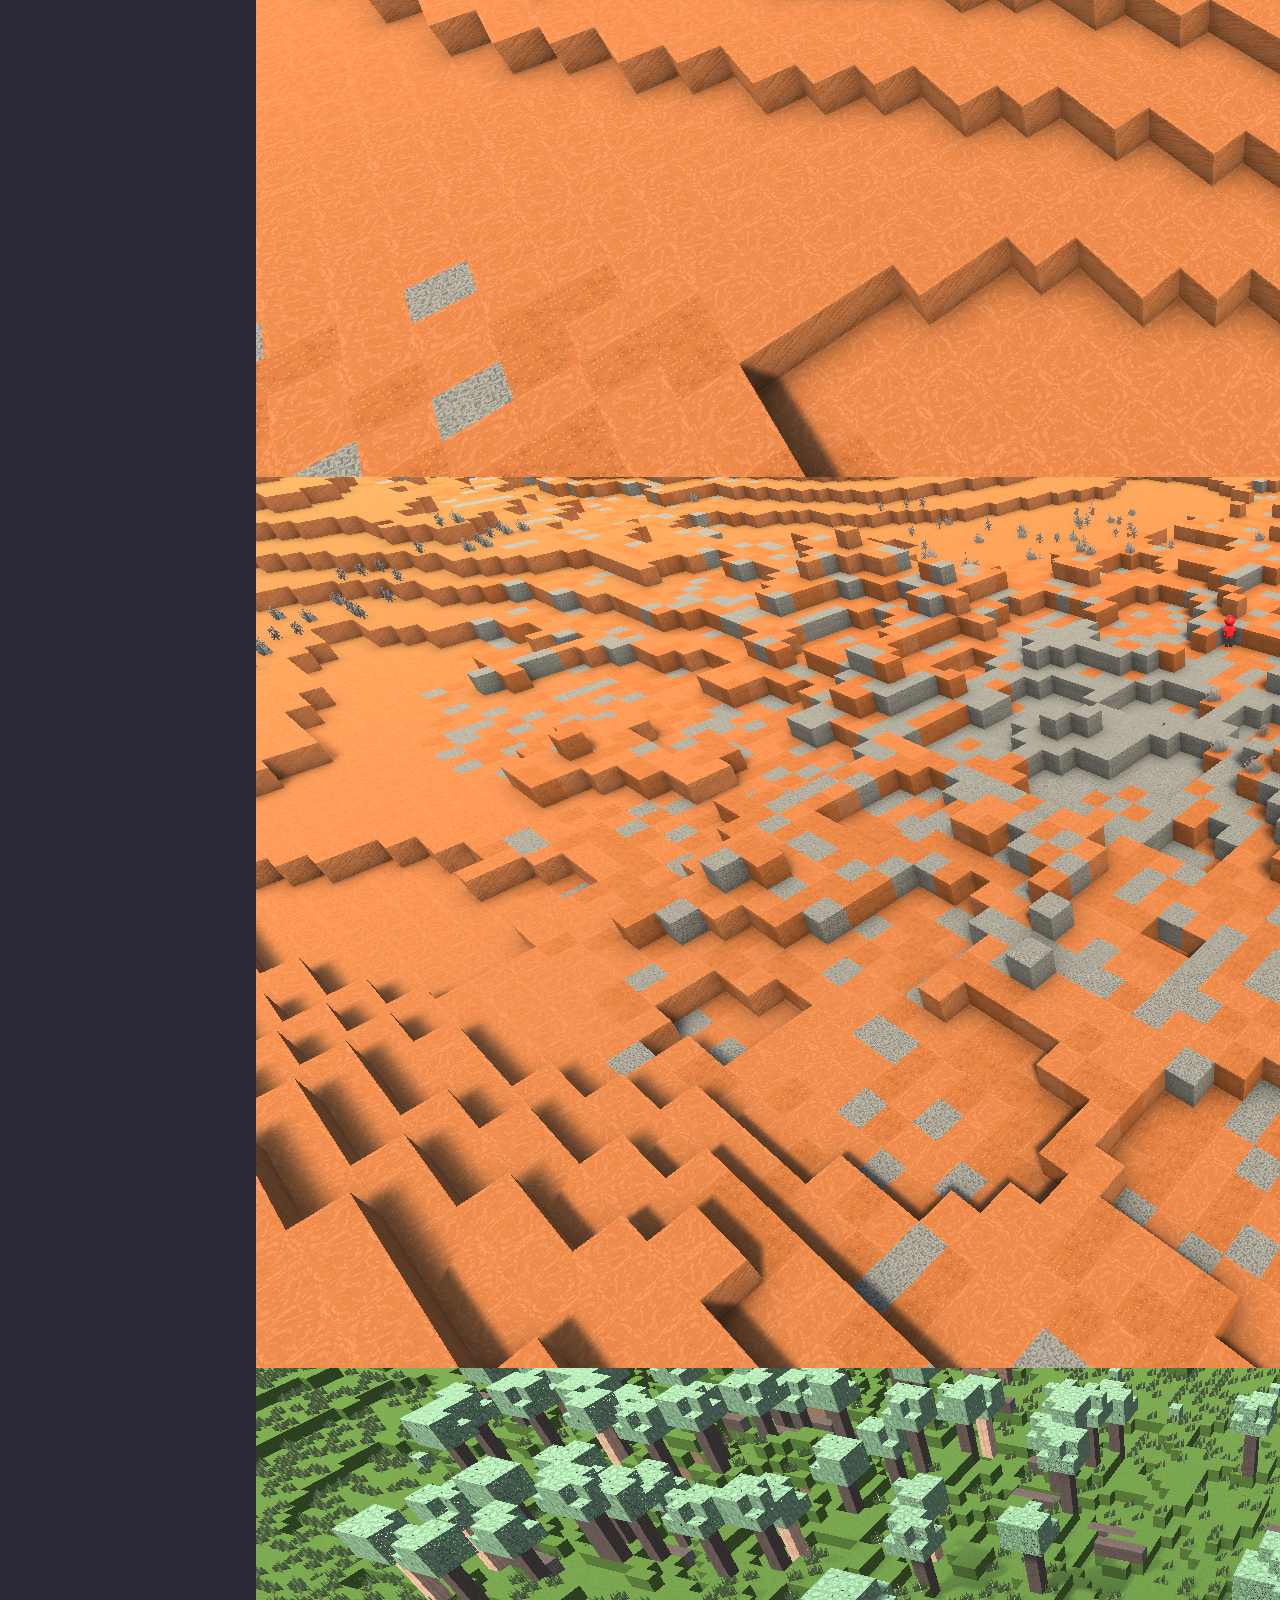
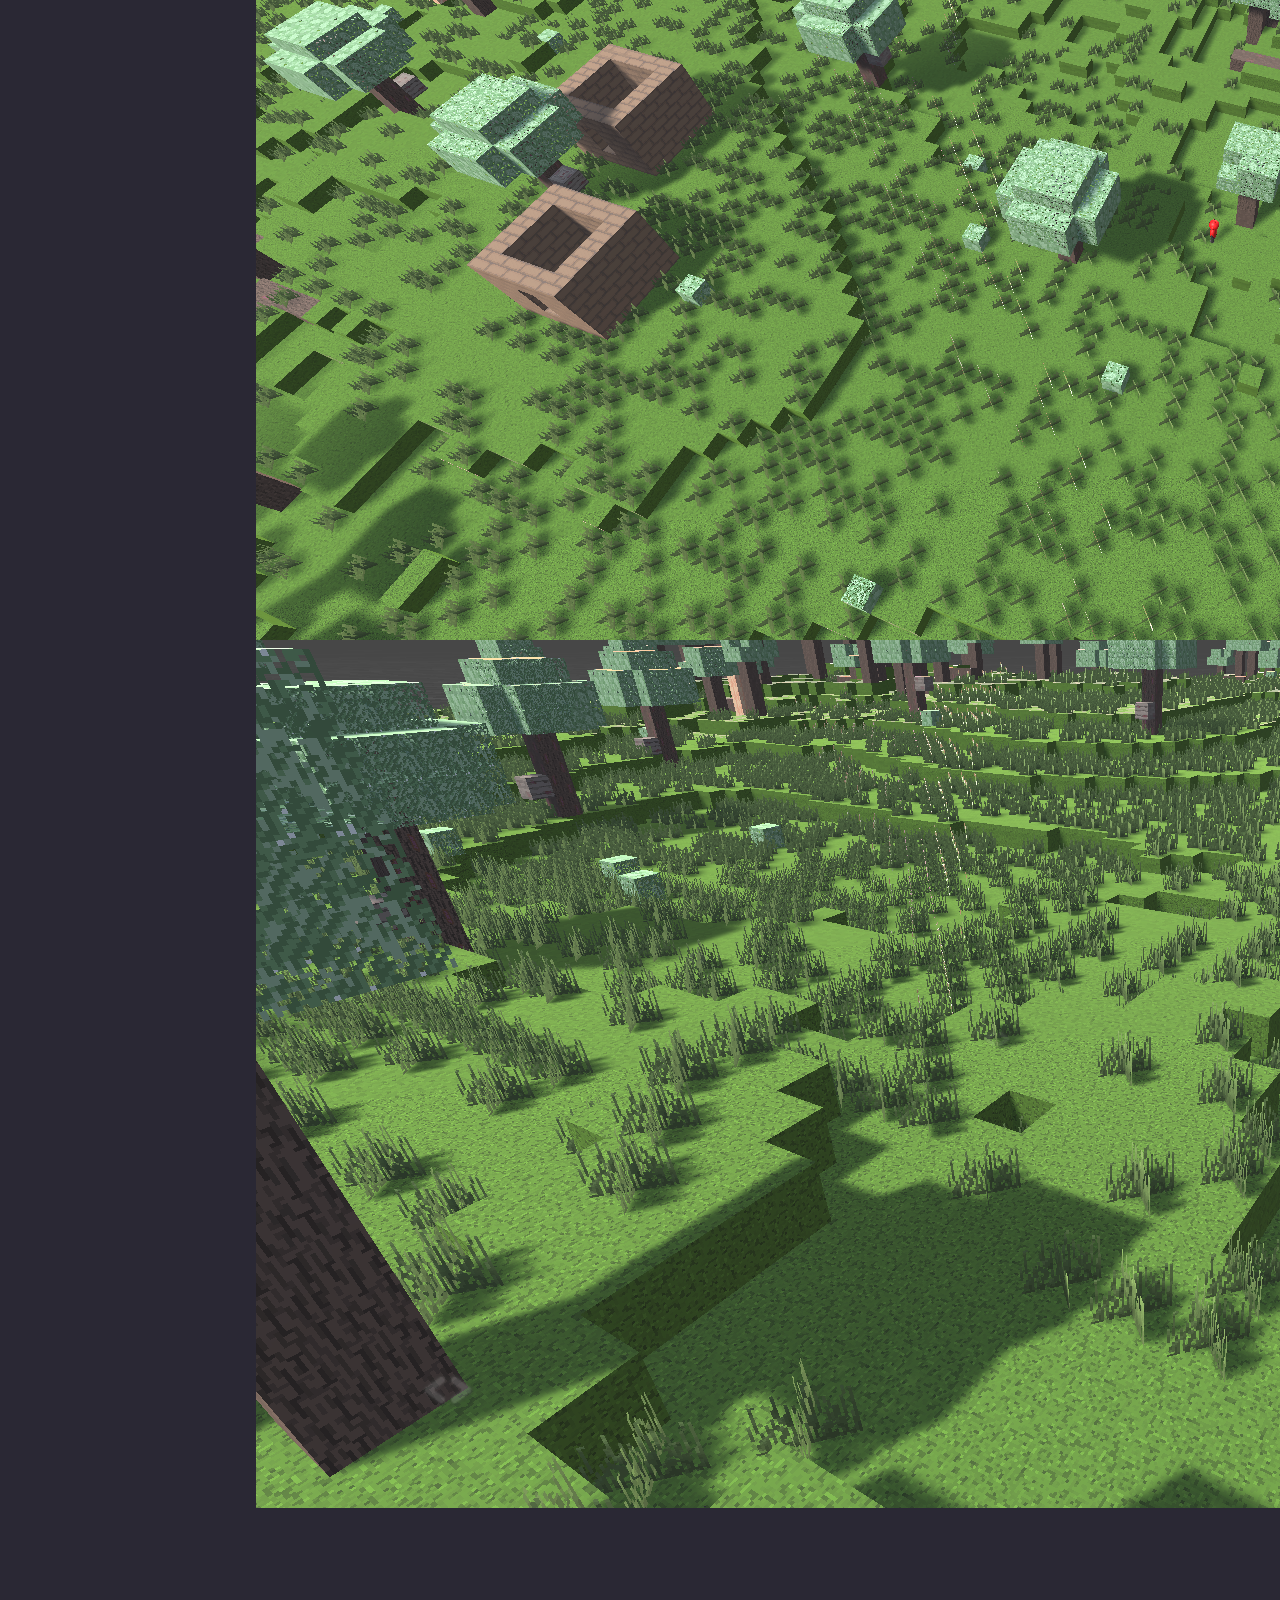
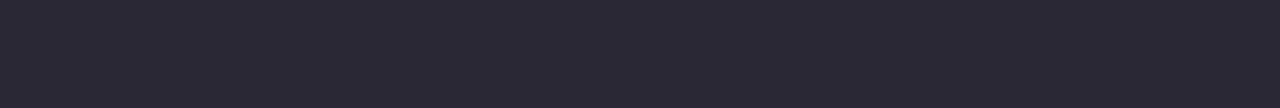
==== commit 130864ee: "Added version build script, about page" ====
--- a/index.html
+++ b/index.html
@@ -1,9 +1,9 @@
 <html>
 	<head>
 		<title>IsoCraft Story</title>
-		<script src="script.js?v=B0.2.1.1"></script>
-		<script src="slide.js?v=B0.2.1"></script>
-		<link rel="stylesheet" href="style.css?v=B0.2.1.1">
+		<script src="script.js?v=B0.2.2"></script>
+		<script src="slide.js?v=B0.2.2"></script>
+		<link rel="stylesheet" href="style.css?v=B0.2.2">
 	</head>
 	
 	<body onload="javascript:init();initSlide()">
@@ -24,7 +24,8 @@
 		</div>
 		<div id="menu">
 			<a href="javascript:scrollTo('download')">Download</a>
-			<a href="about">About</a>
+			<a href="about">More info</a>
+			<a href="team">Our team</a>
 		</div>
 		<div id="main">
 			<div id="slide-cover"></div>
@@ -69,7 +70,16 @@
 			</div>
 
 			<h4>More in-game screenshots</h4>
-			<p>[upcoming section]</p>
+			<div class="portfolio">
+				<div>
+					<div><img src="images/slides/dunes.png"></div>
+					<div><img src="images/slides/craters.png"></div>
+				</div>
+				<div>
+					<div><img src="images/slides/forests.png"></div>
+					<div><img src="images/slides/plains.png"></div>
+				</div>
+			</div>
 
 			<div id="margin"></div>
 		</div>
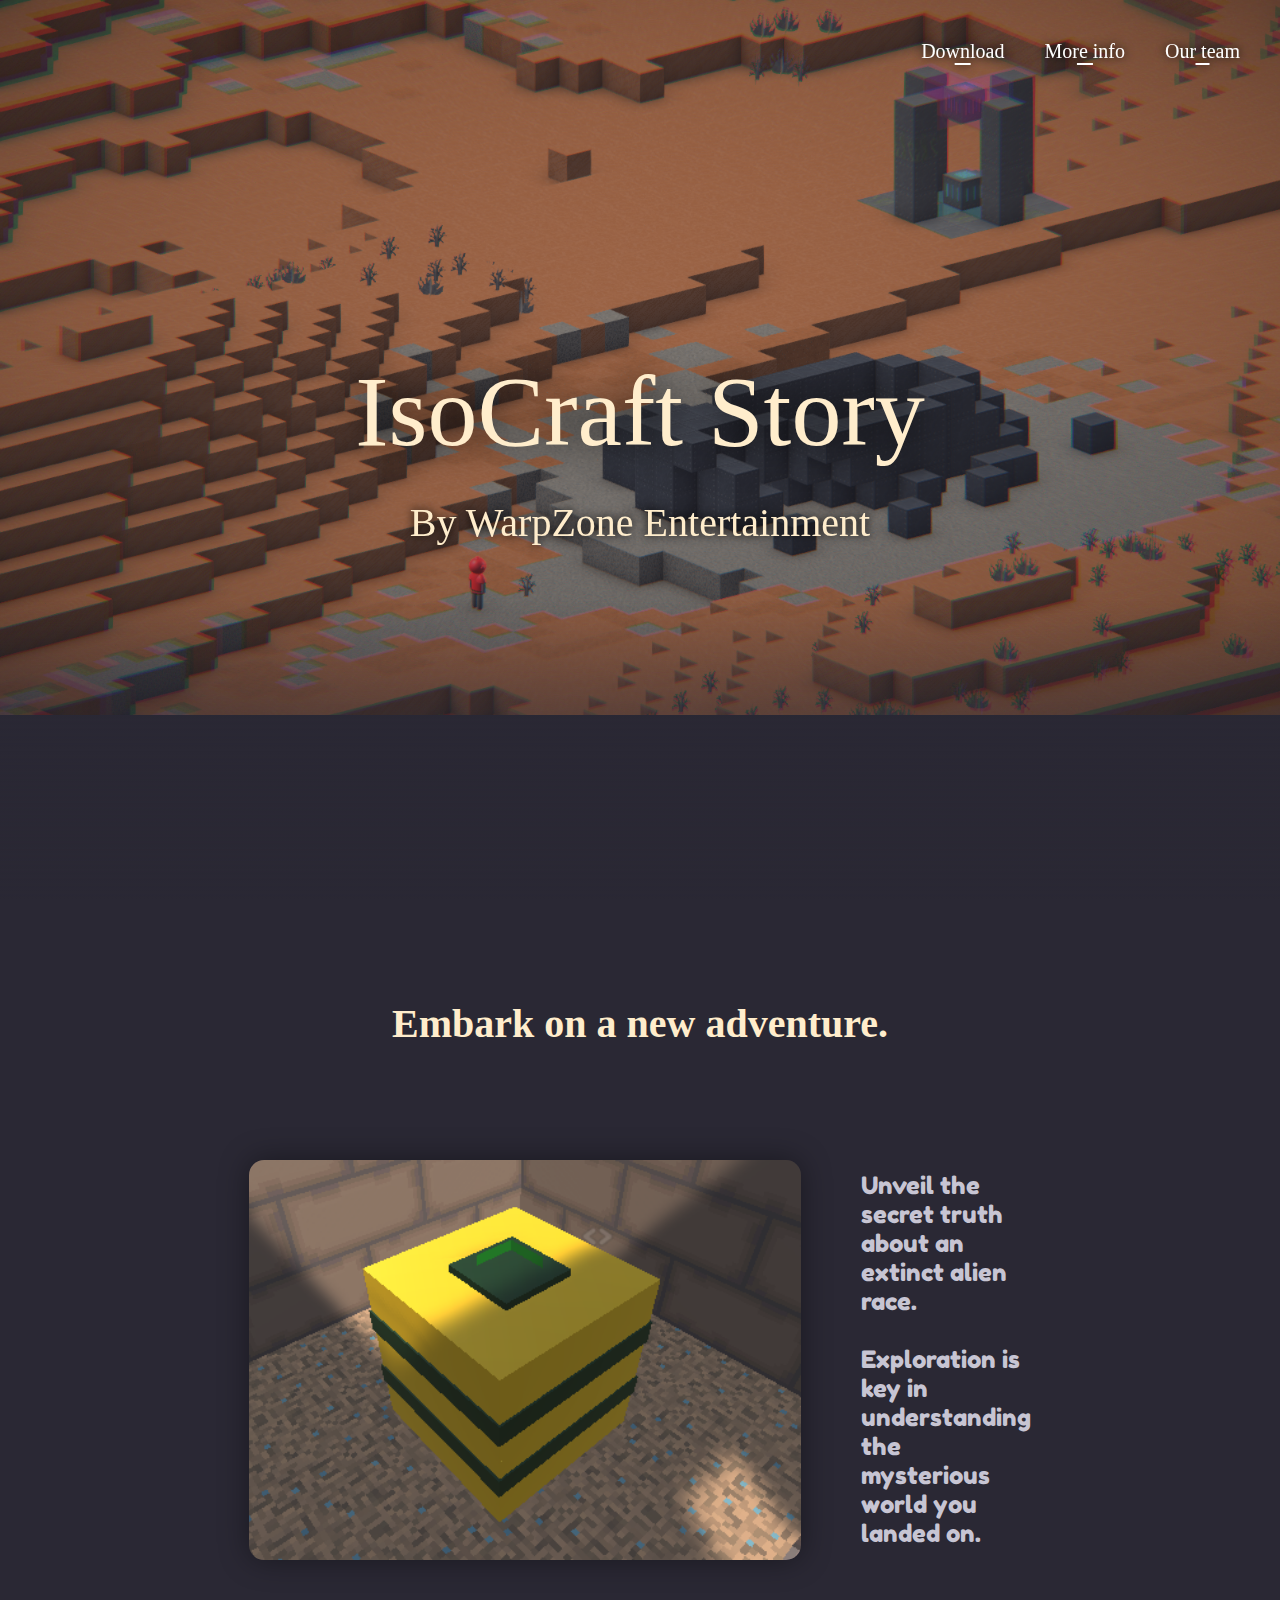
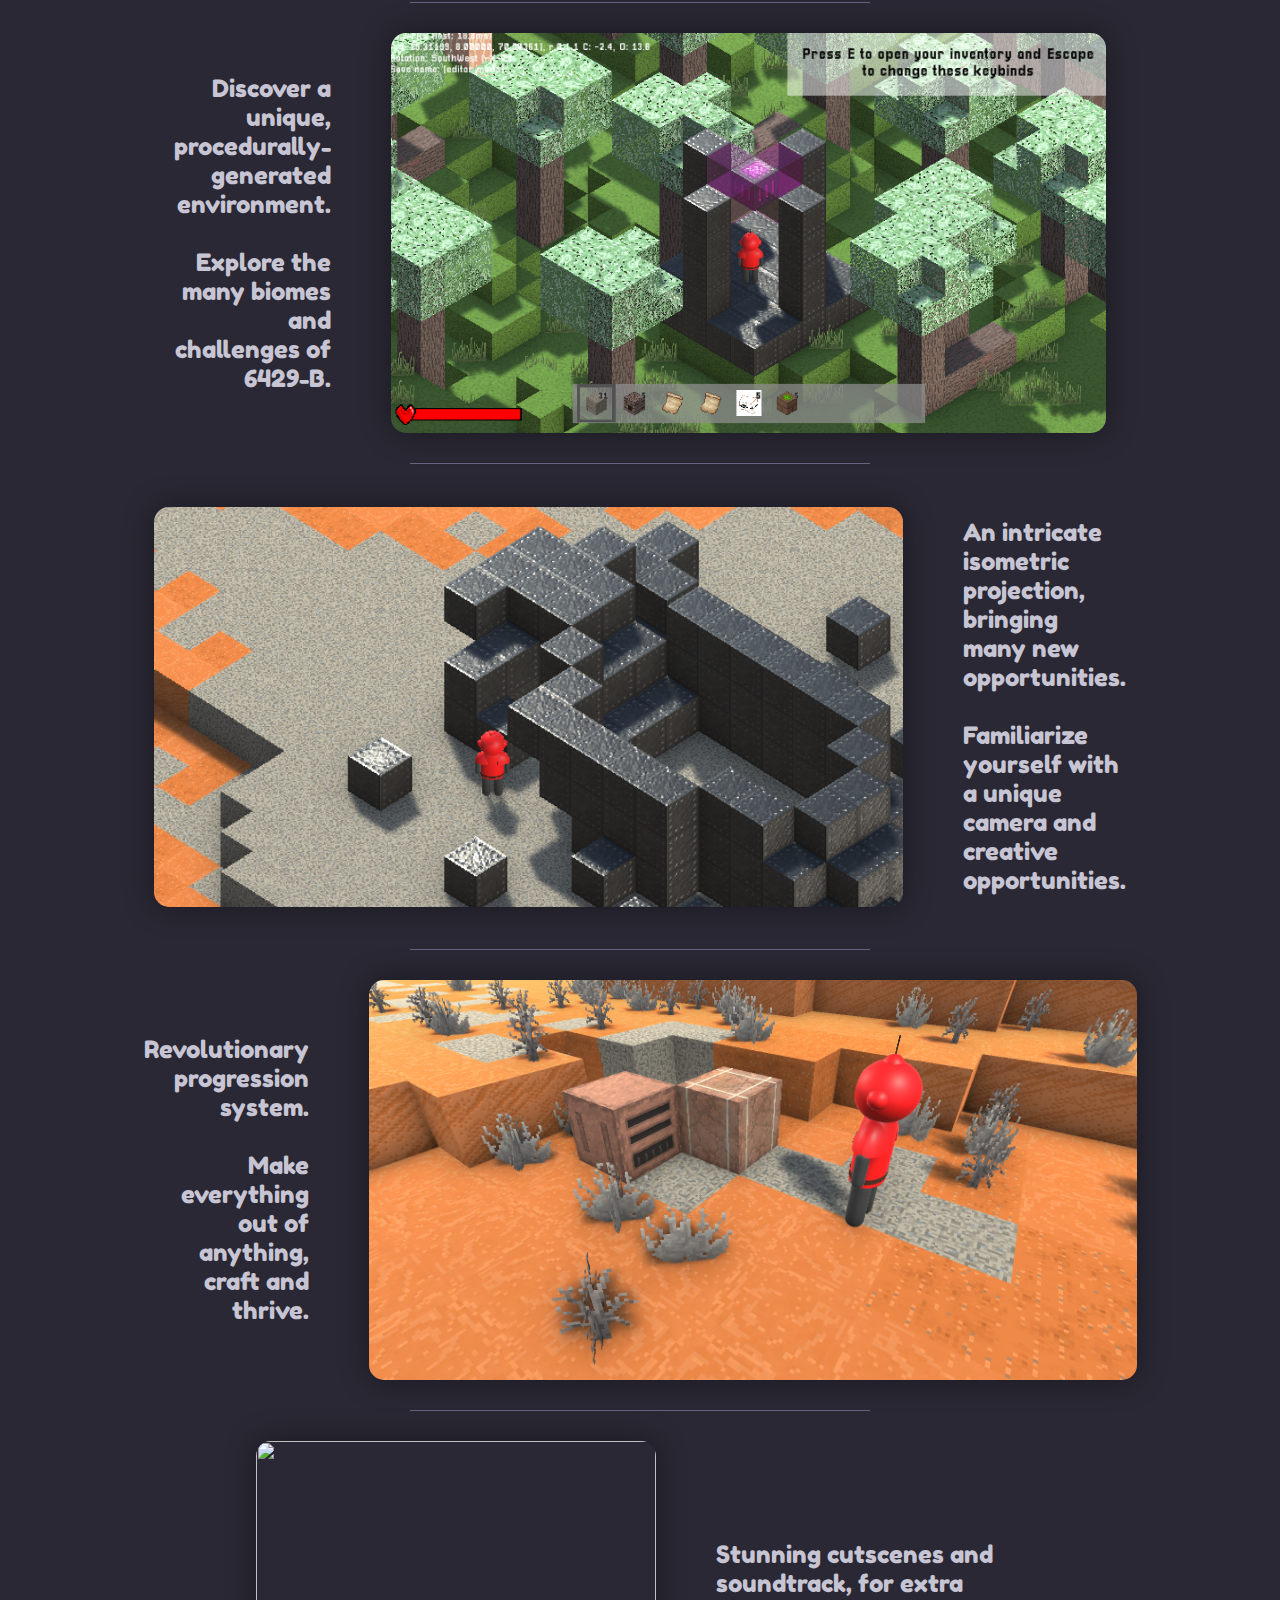
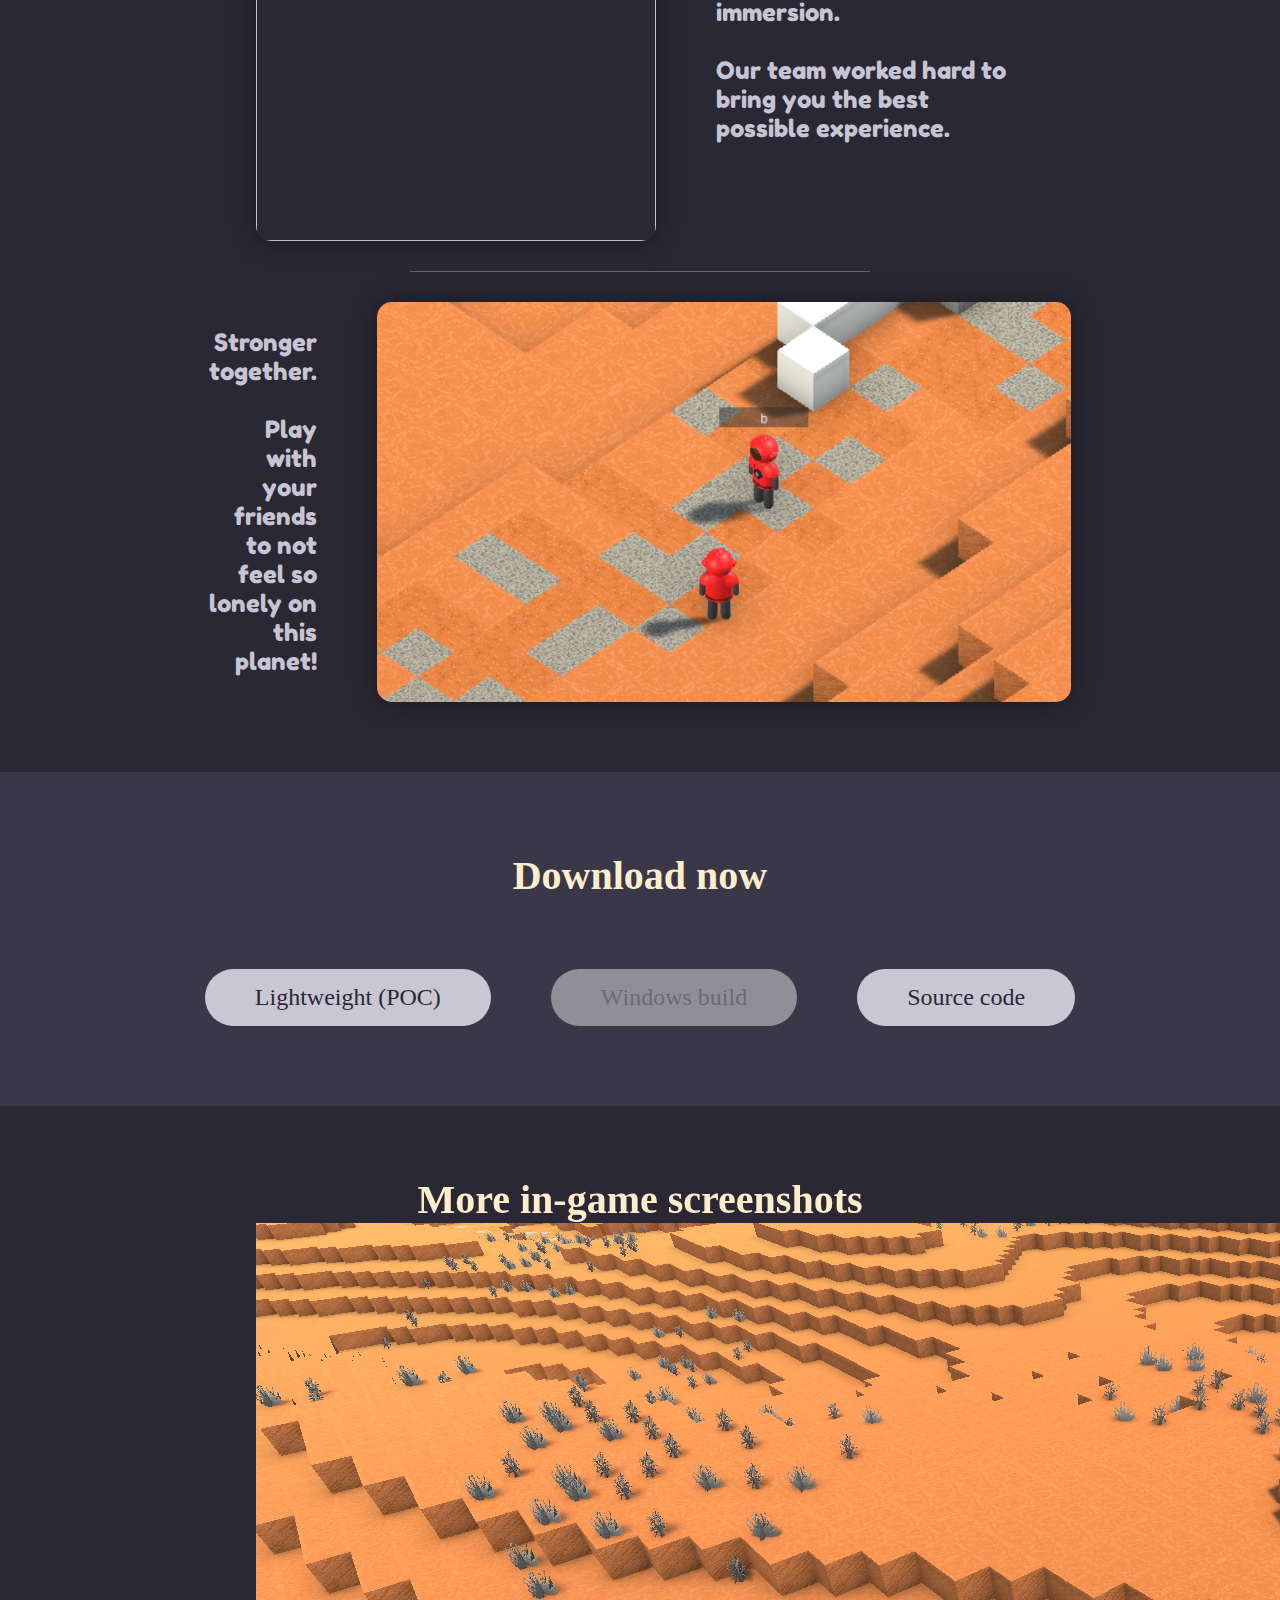
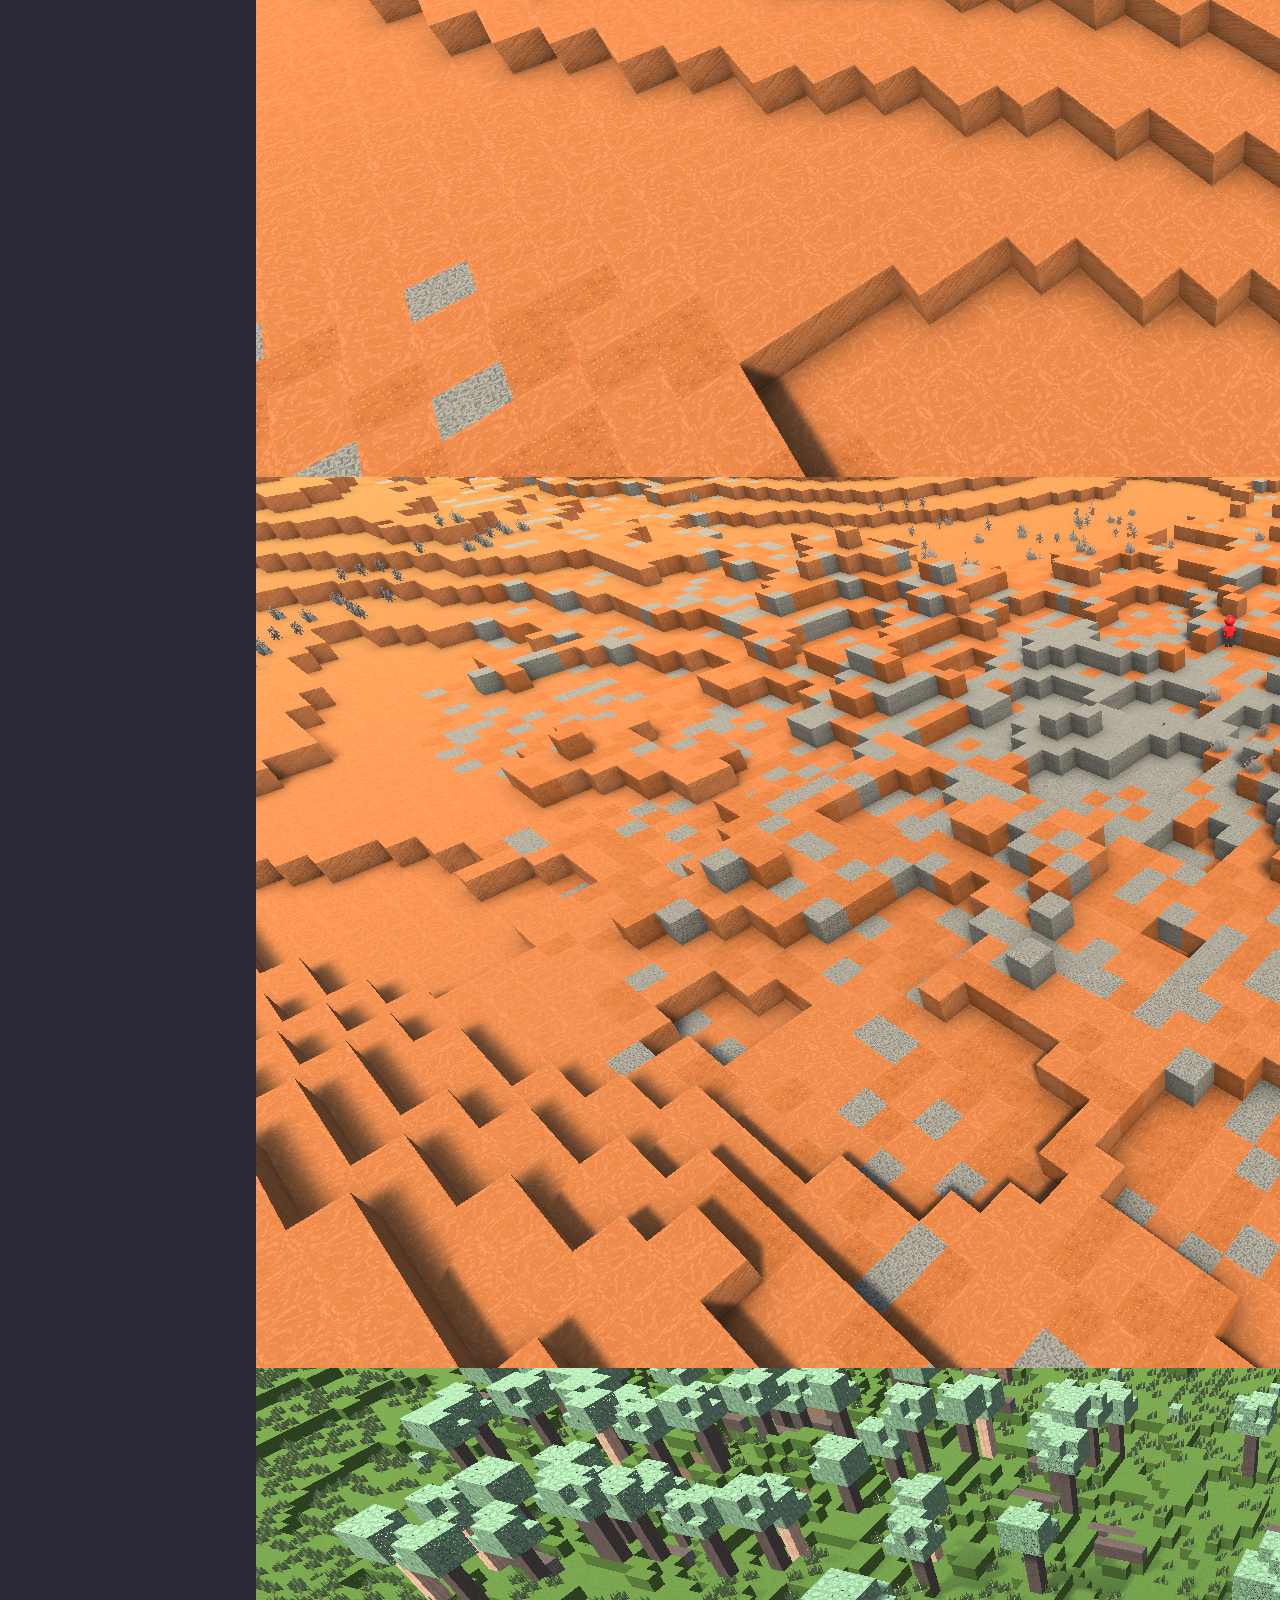
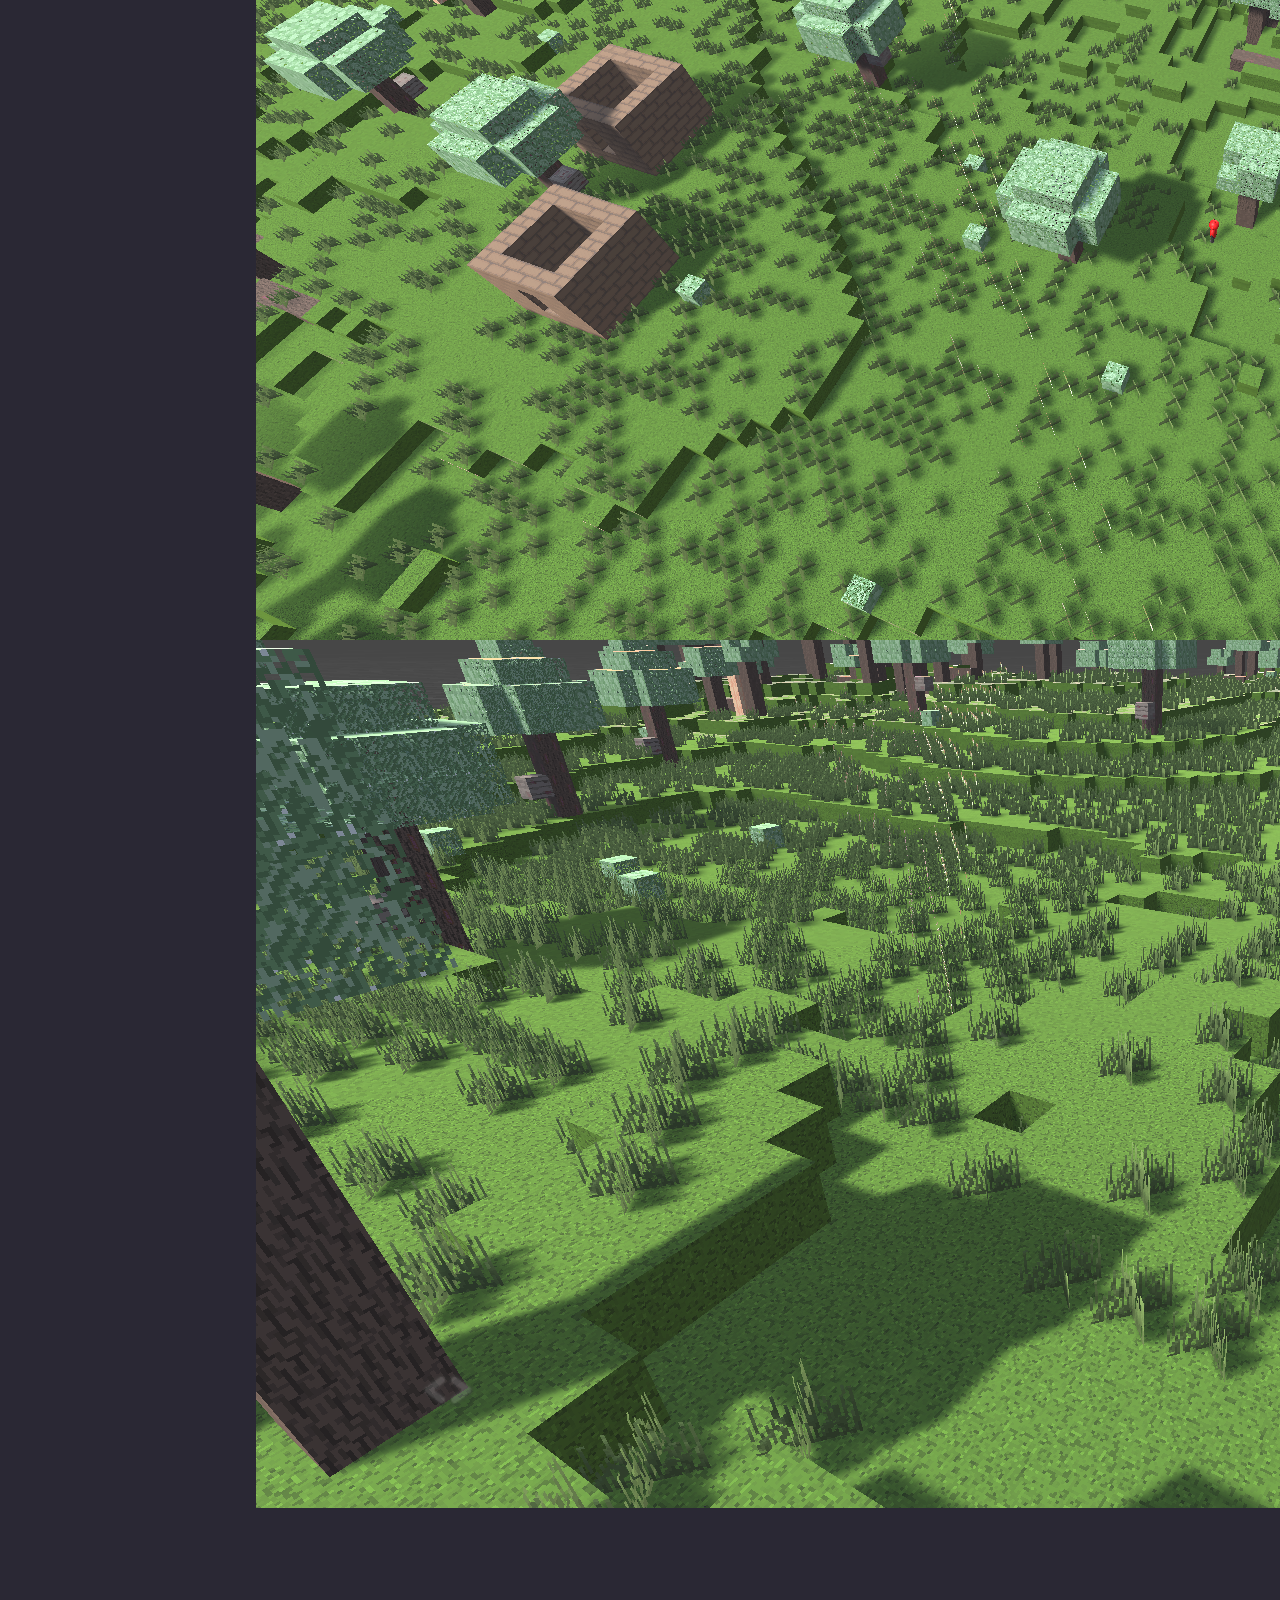
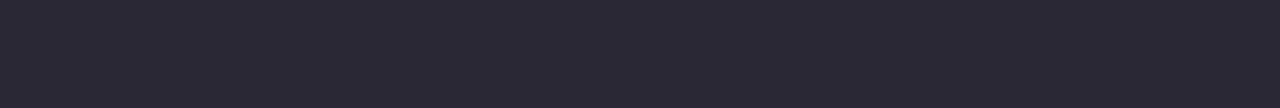
==== commit 17dda39d: "Build script bug fixes, edited version" ====
--- a/index.html
+++ b/index.html
@@ -1,11 +1,11 @@
 <html>
 	<head>
 		<title>IsoCraft Story</title>
-		<script src="script.js?v=B0.2.2"></script>
-		<script src="slide.js?v=B0.2.2"></script>
-		<link rel="stylesheet" href="style.css?v=B0.2.2">
+		<script src="script.js?v=B0.2.3"></script>
+		<script src="slide.js?v=B0.2.3"></script>
+		<link rel="stylesheet" href="style.css?v=B0.2.3">
 	</head>
-	
+
 	<body onload="javascript:init();initSlide()">
 		<div id="title">
 			<h1>IsoCraft Story</h1>
@@ -85,3 +85,5 @@
 		</div>
 	</body>
 </html>
+
+
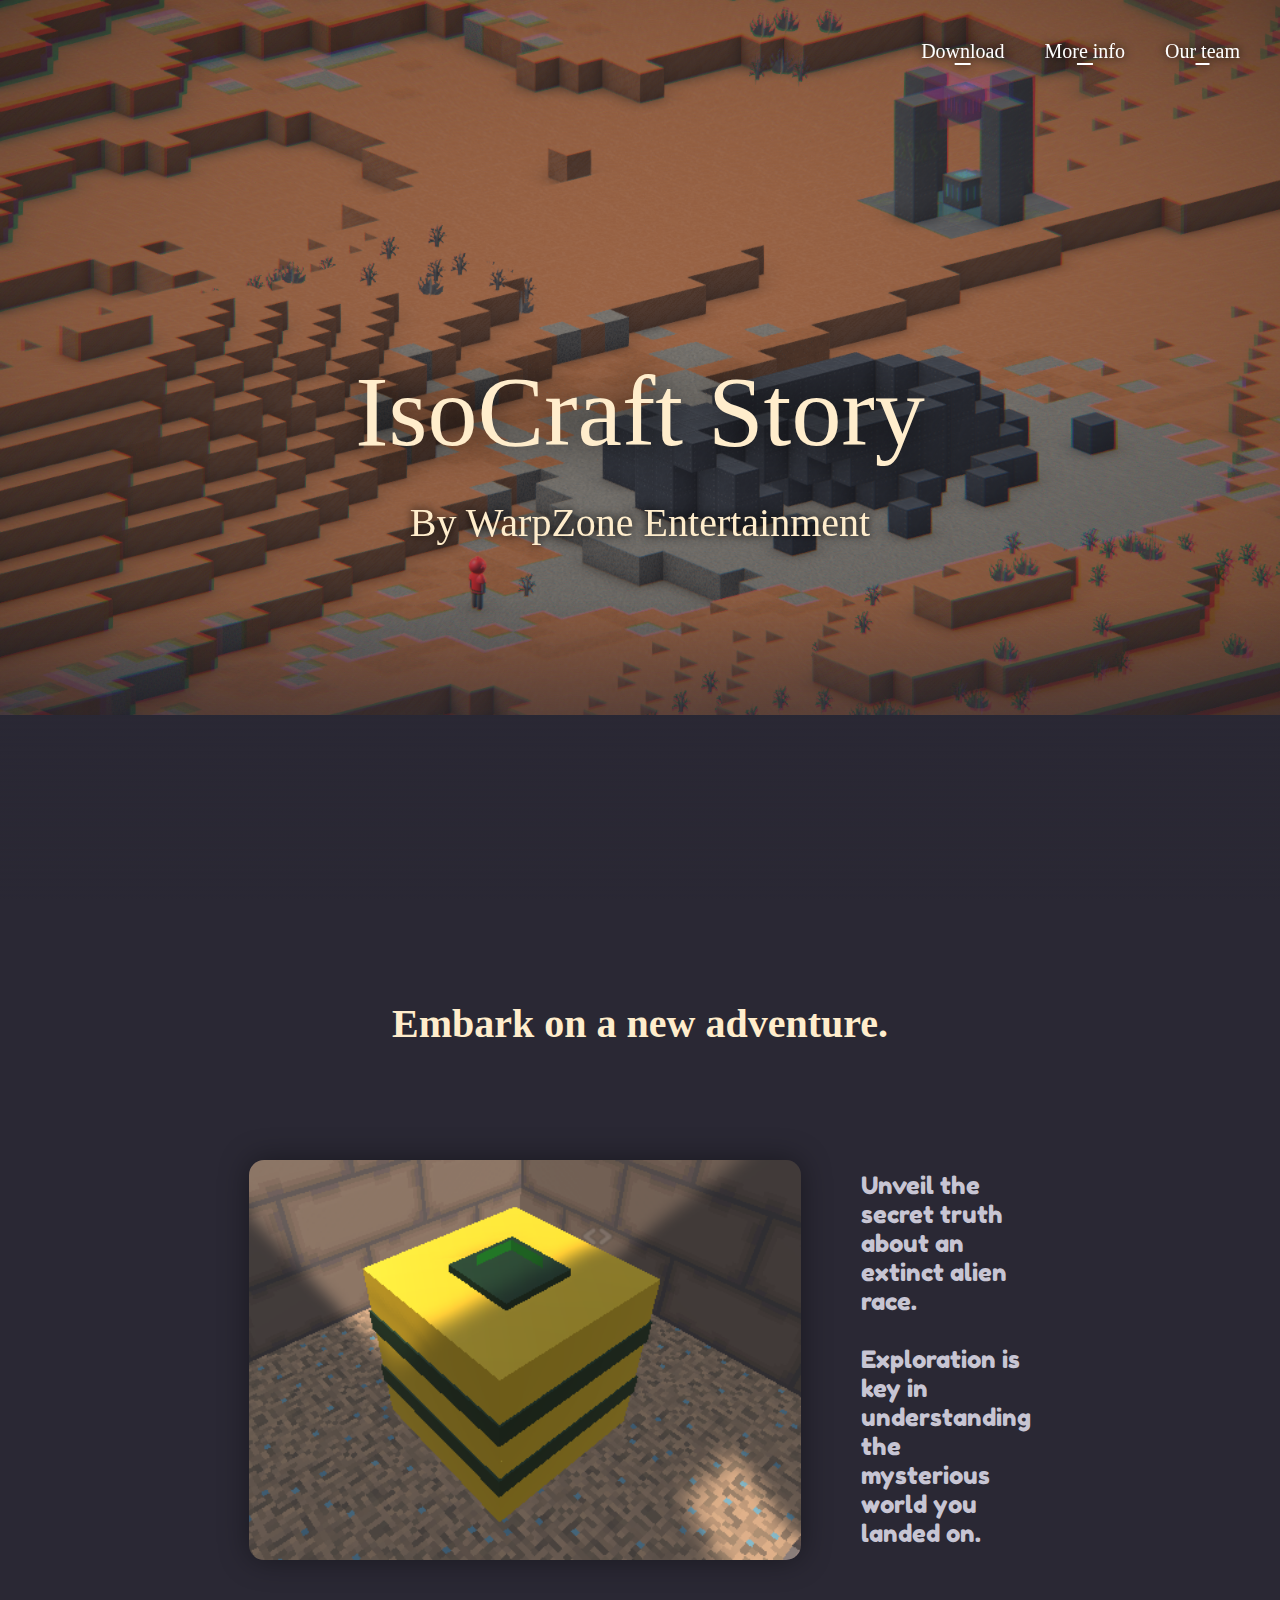
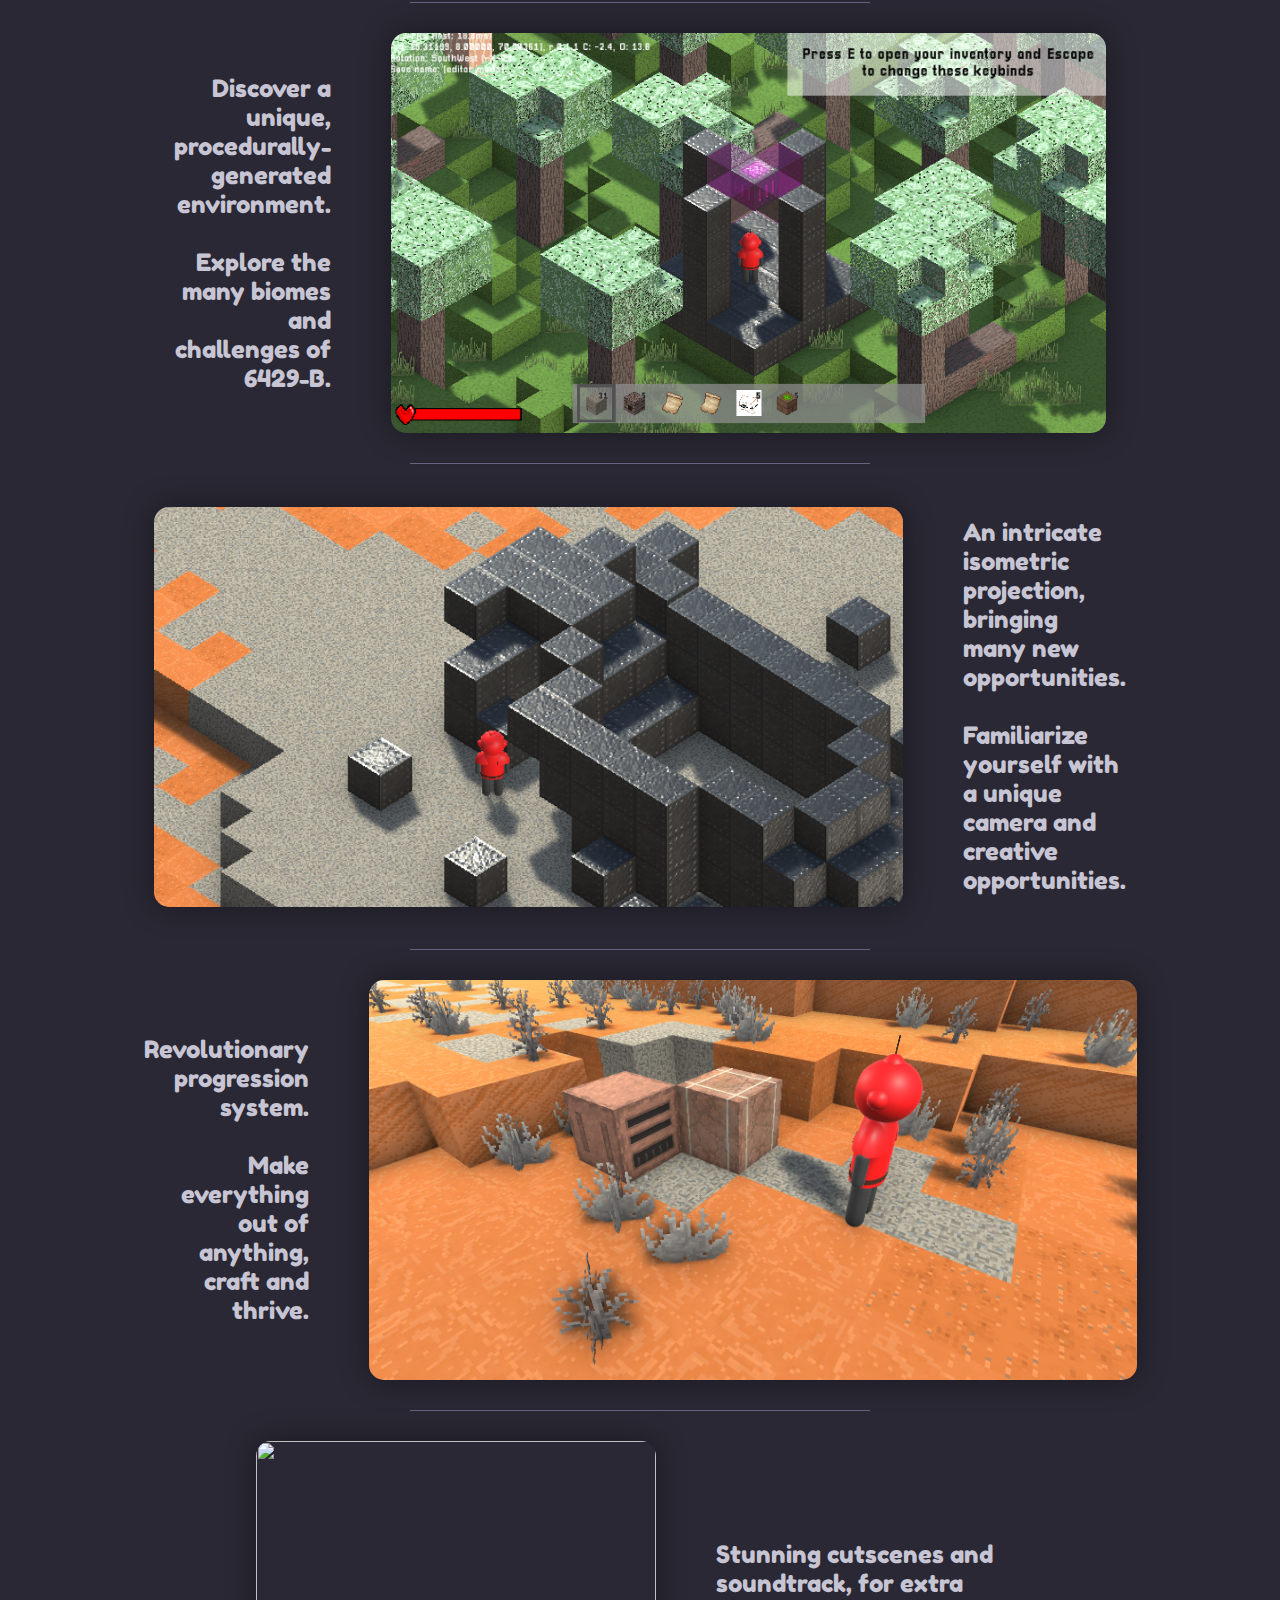
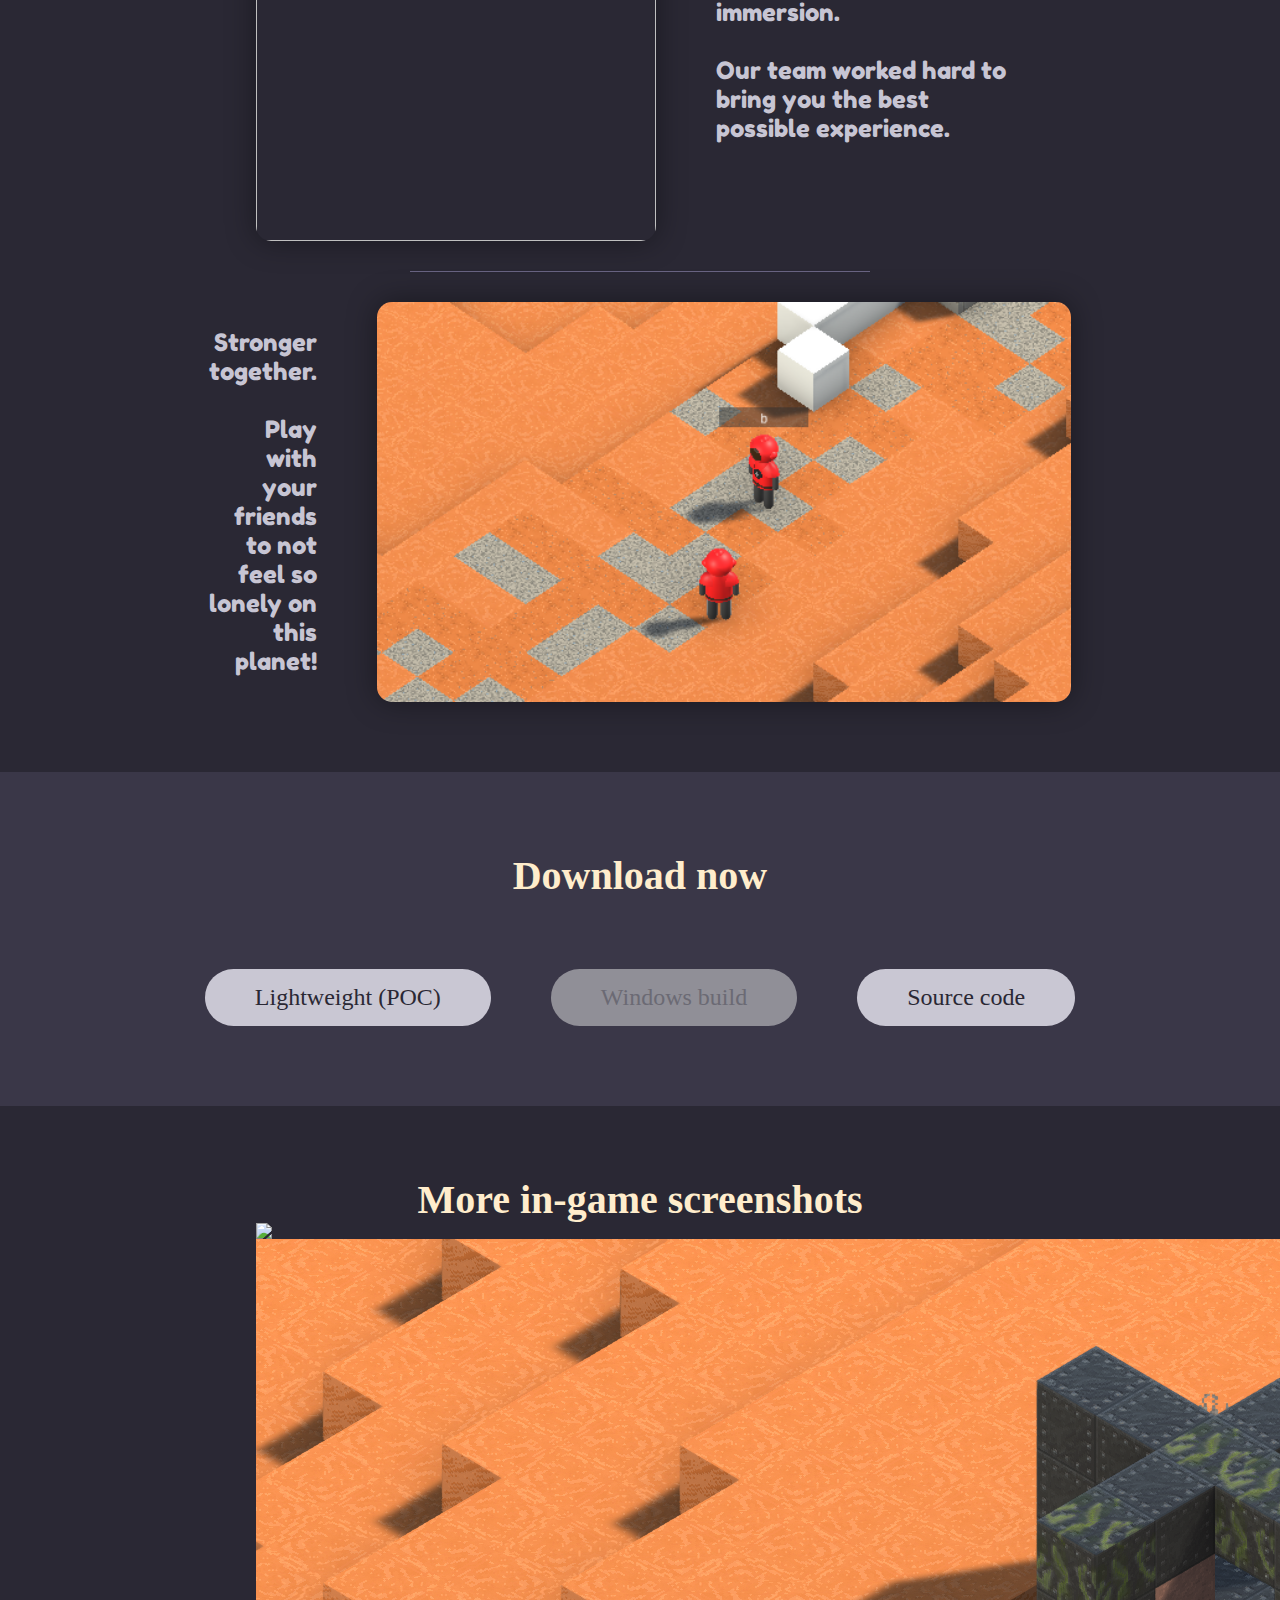
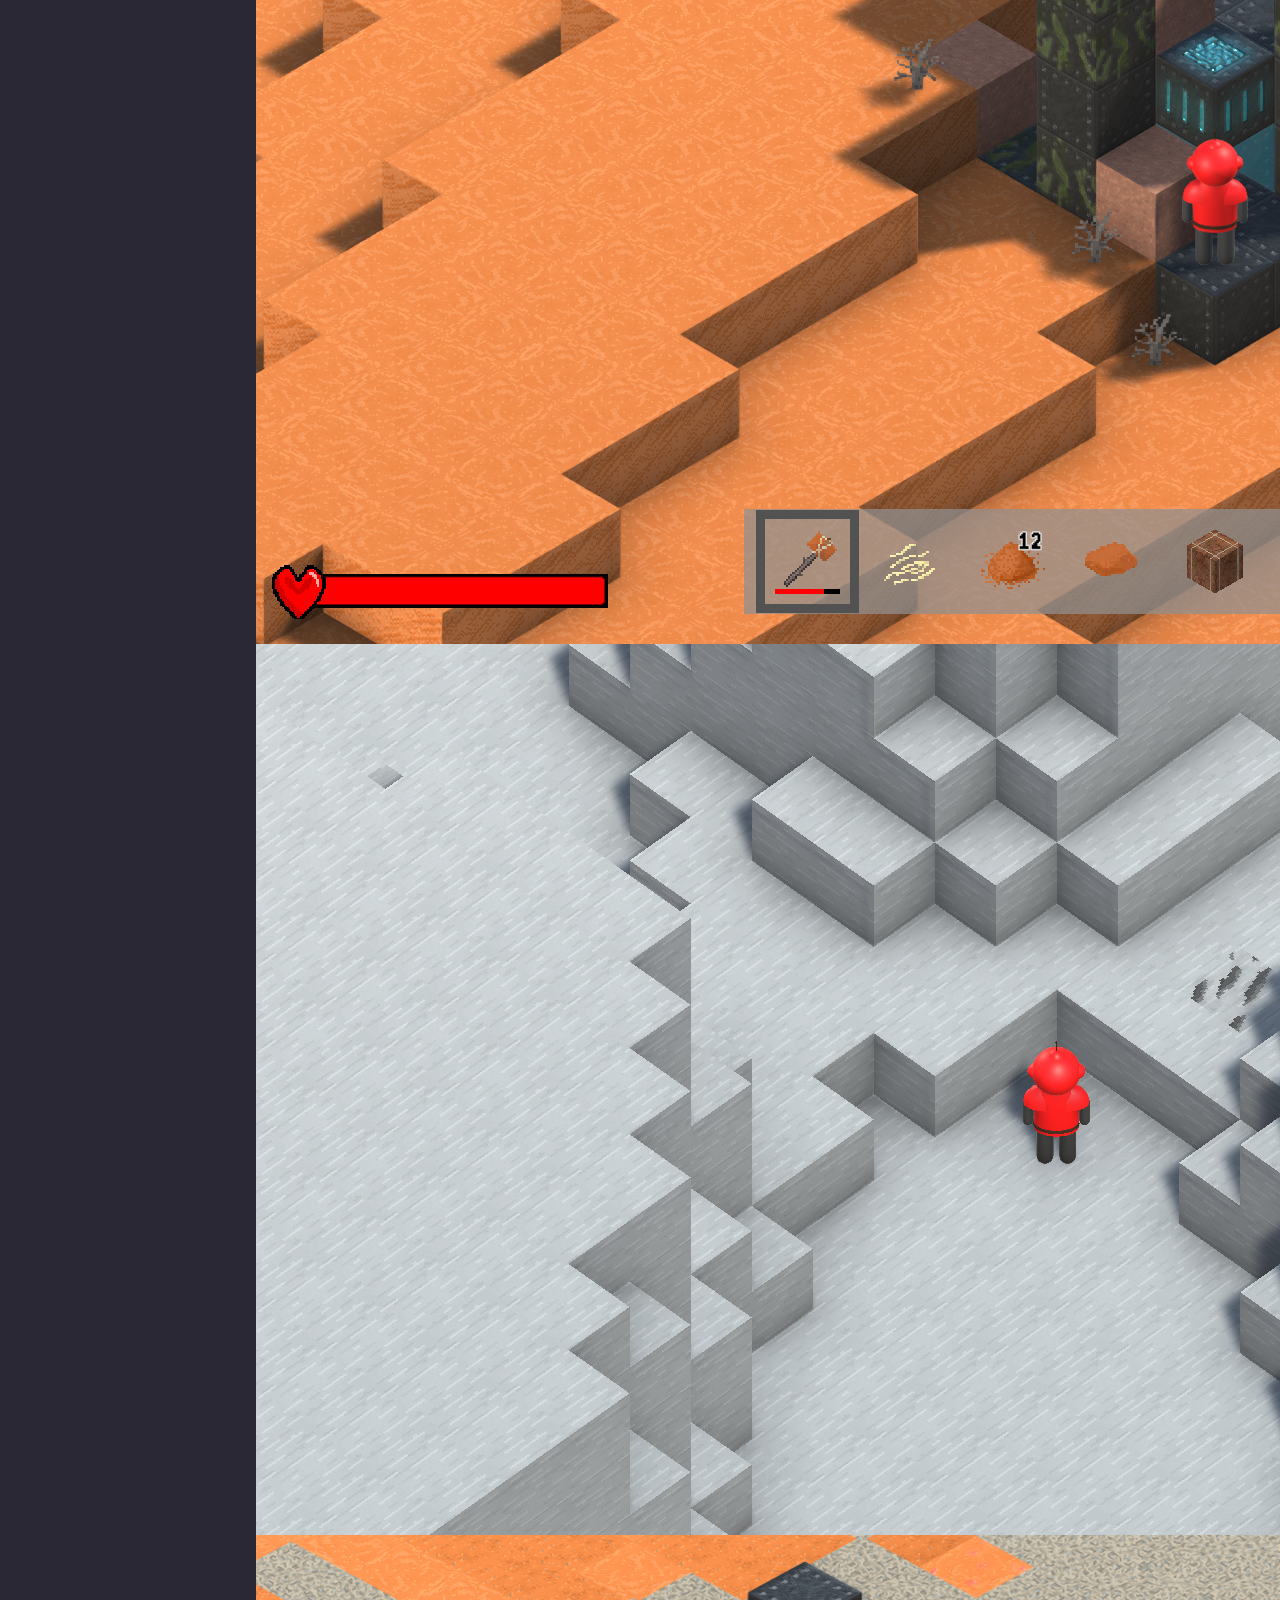
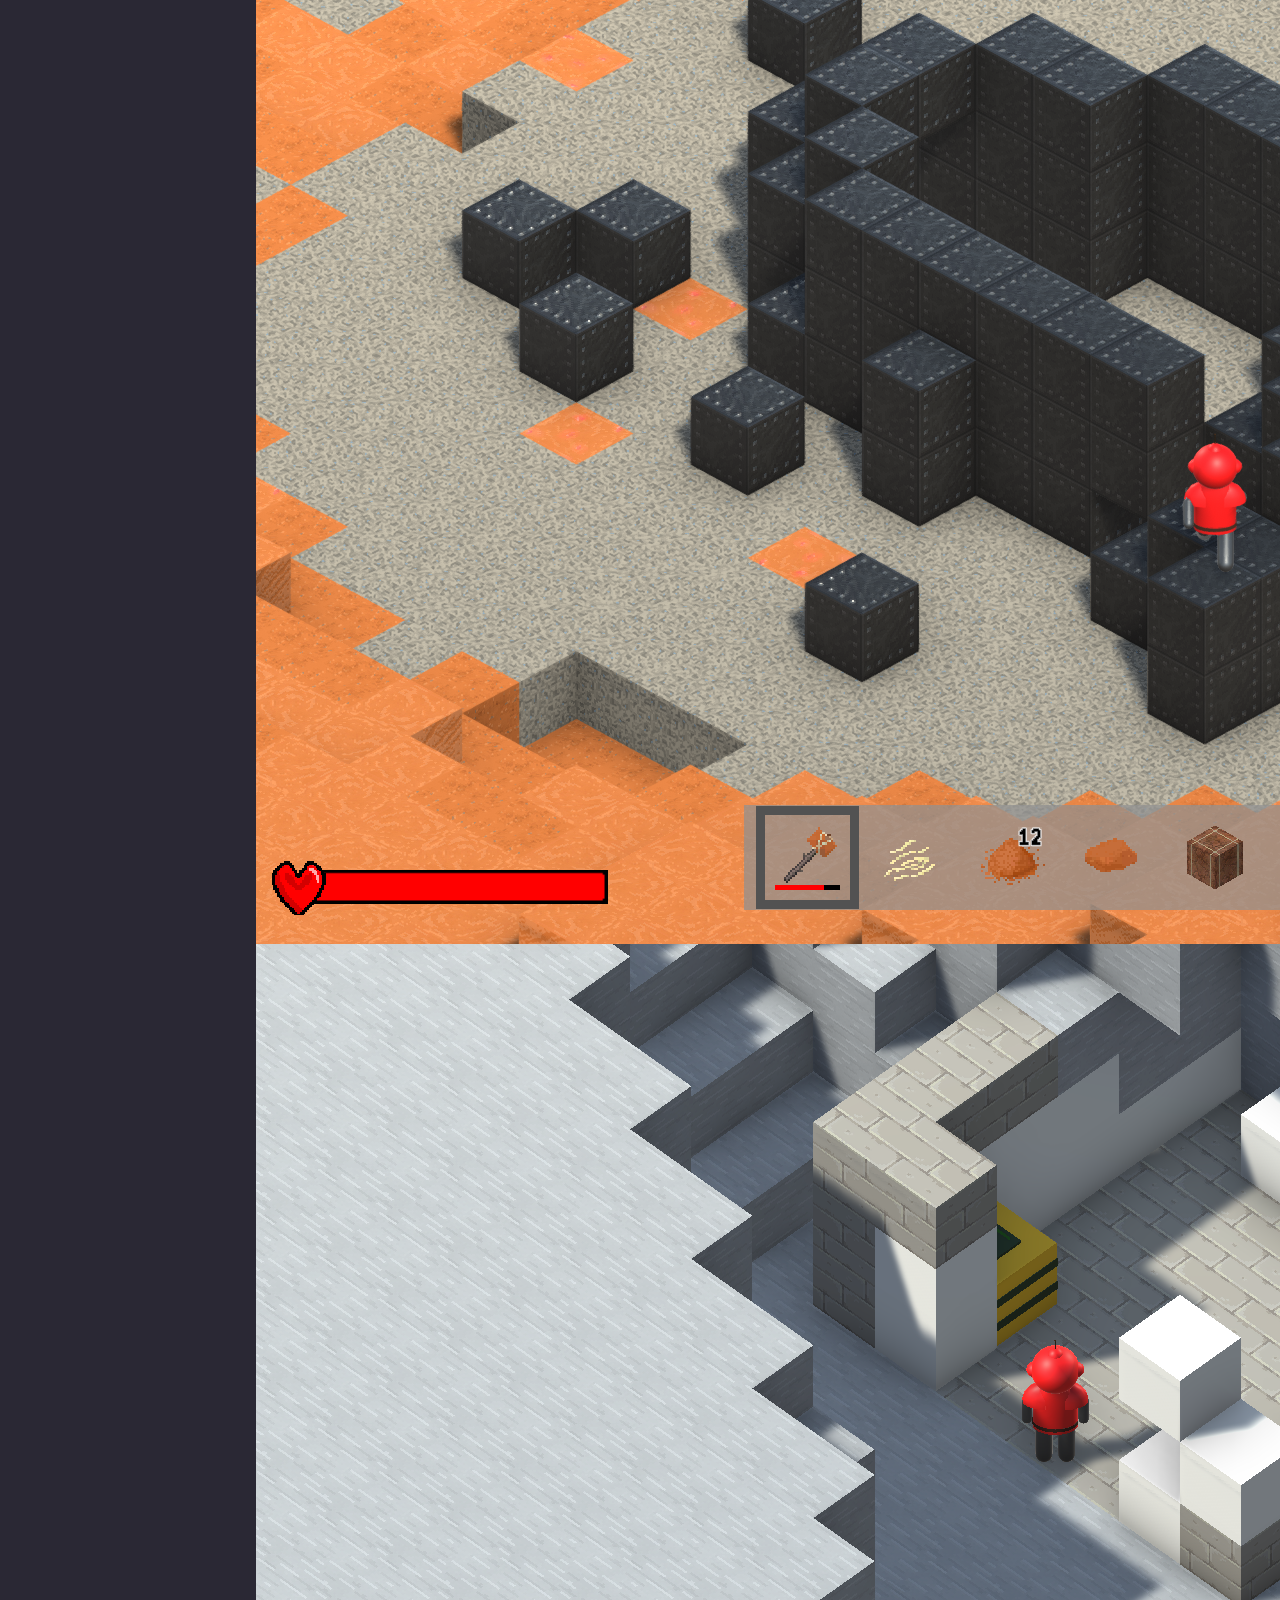
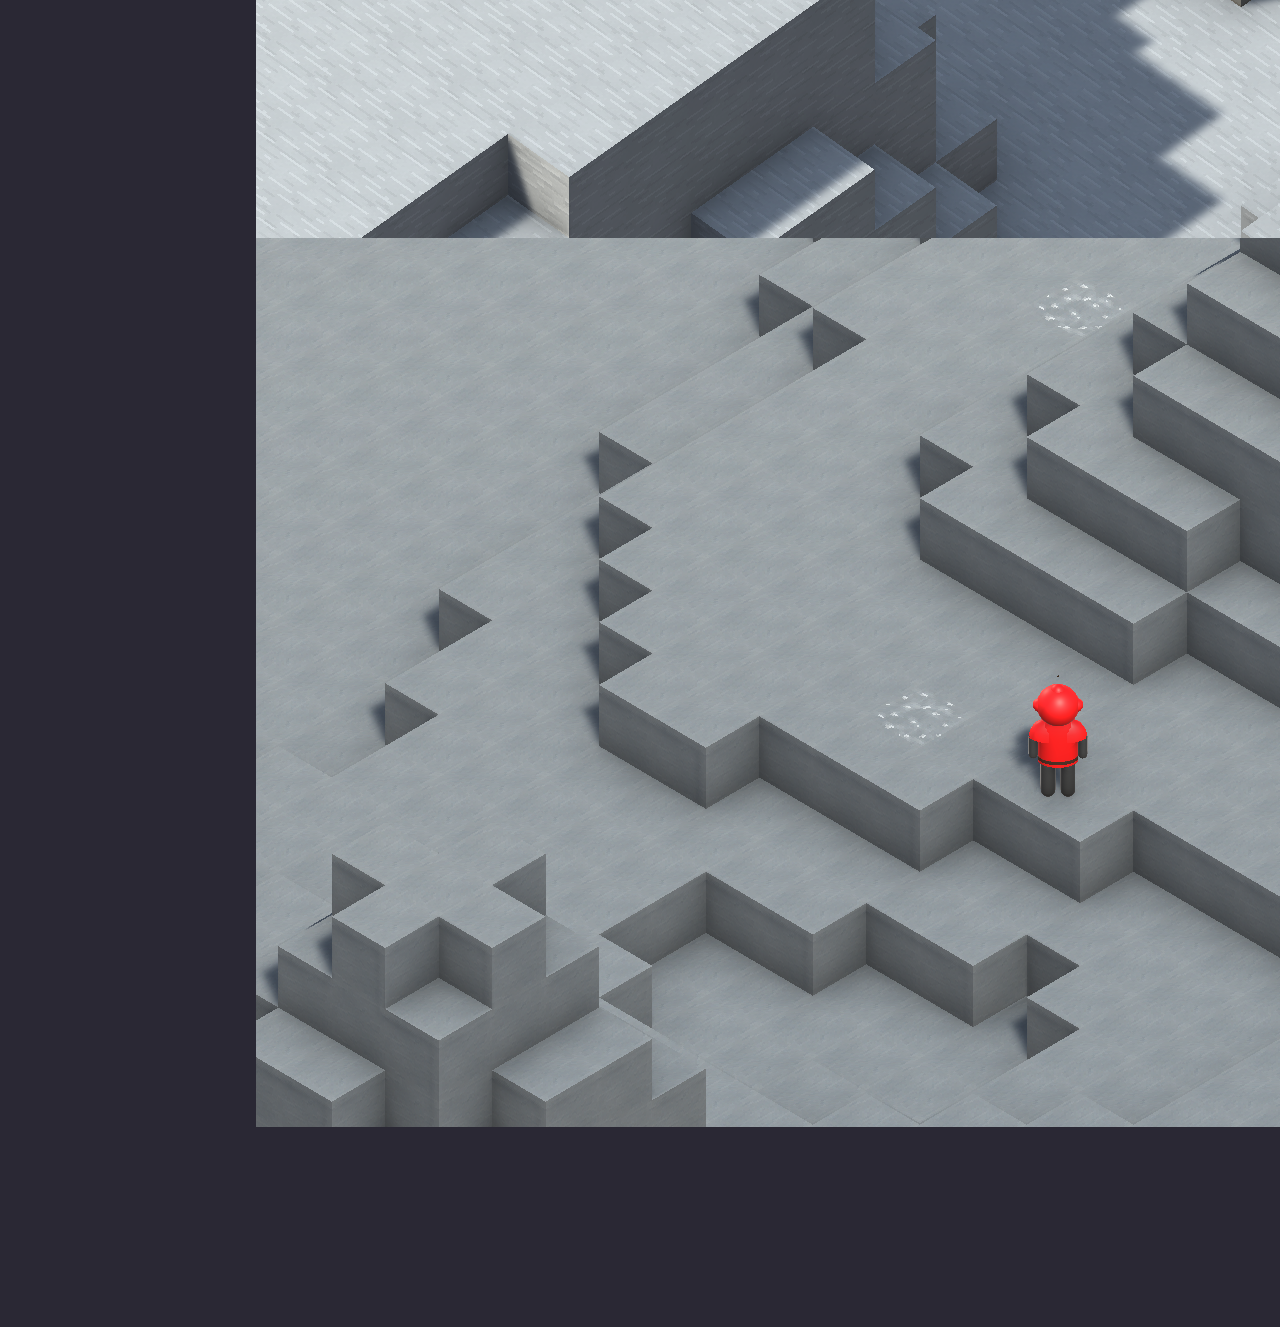
==== commit 6afeb274: "Added more images" ====
--- a/index.html
+++ b/index.html
@@ -1,9 +1,9 @@
 <html>
 	<head>
 		<title>IsoCraft Story</title>
-		<script src="script.js?v=B0.2.3"></script>
-		<script src="slide.js?v=B0.2.3"></script>
-		<link rel="stylesheet" href="style.css?v=B0.2.3">
+		<script src="script.js?v=B0.4"></script>
+		<script src="slide.js?v=B0.4"></script>
+		<link rel="stylesheet" href="style.css?v=B0.4">
 	</head>
 
 	<body onload="javascript:init();initSlide()">
@@ -72,12 +72,16 @@
 			<h4>More in-game screenshots</h4>
 			<div class="portfolio">
 				<div>
-					<div><img src="images/slides/dunes.png"></div>
-					<div><img src="images/slides/craters.png"></div>
+					<div><img src="images/more/1.png"></div>
+					<div><img src="images/more/2.png"></div>
 				</div>
 				<div>
-					<div><img src="images/slides/forests.png"></div>
-					<div><img src="images/slides/plains.png"></div>
+					<div><img src="images/more/3.png"></div>
+					<div><img src="images/more/4.png"></div>
+				</div>
+				<div>
+					<div><img src="images/more/5.png"></div>
+					<div><img src="images/more/6.png"></div>
 				</div>
 			</div>
 
@@ -87,3 +91,5 @@
 </html>
 
 
+
+
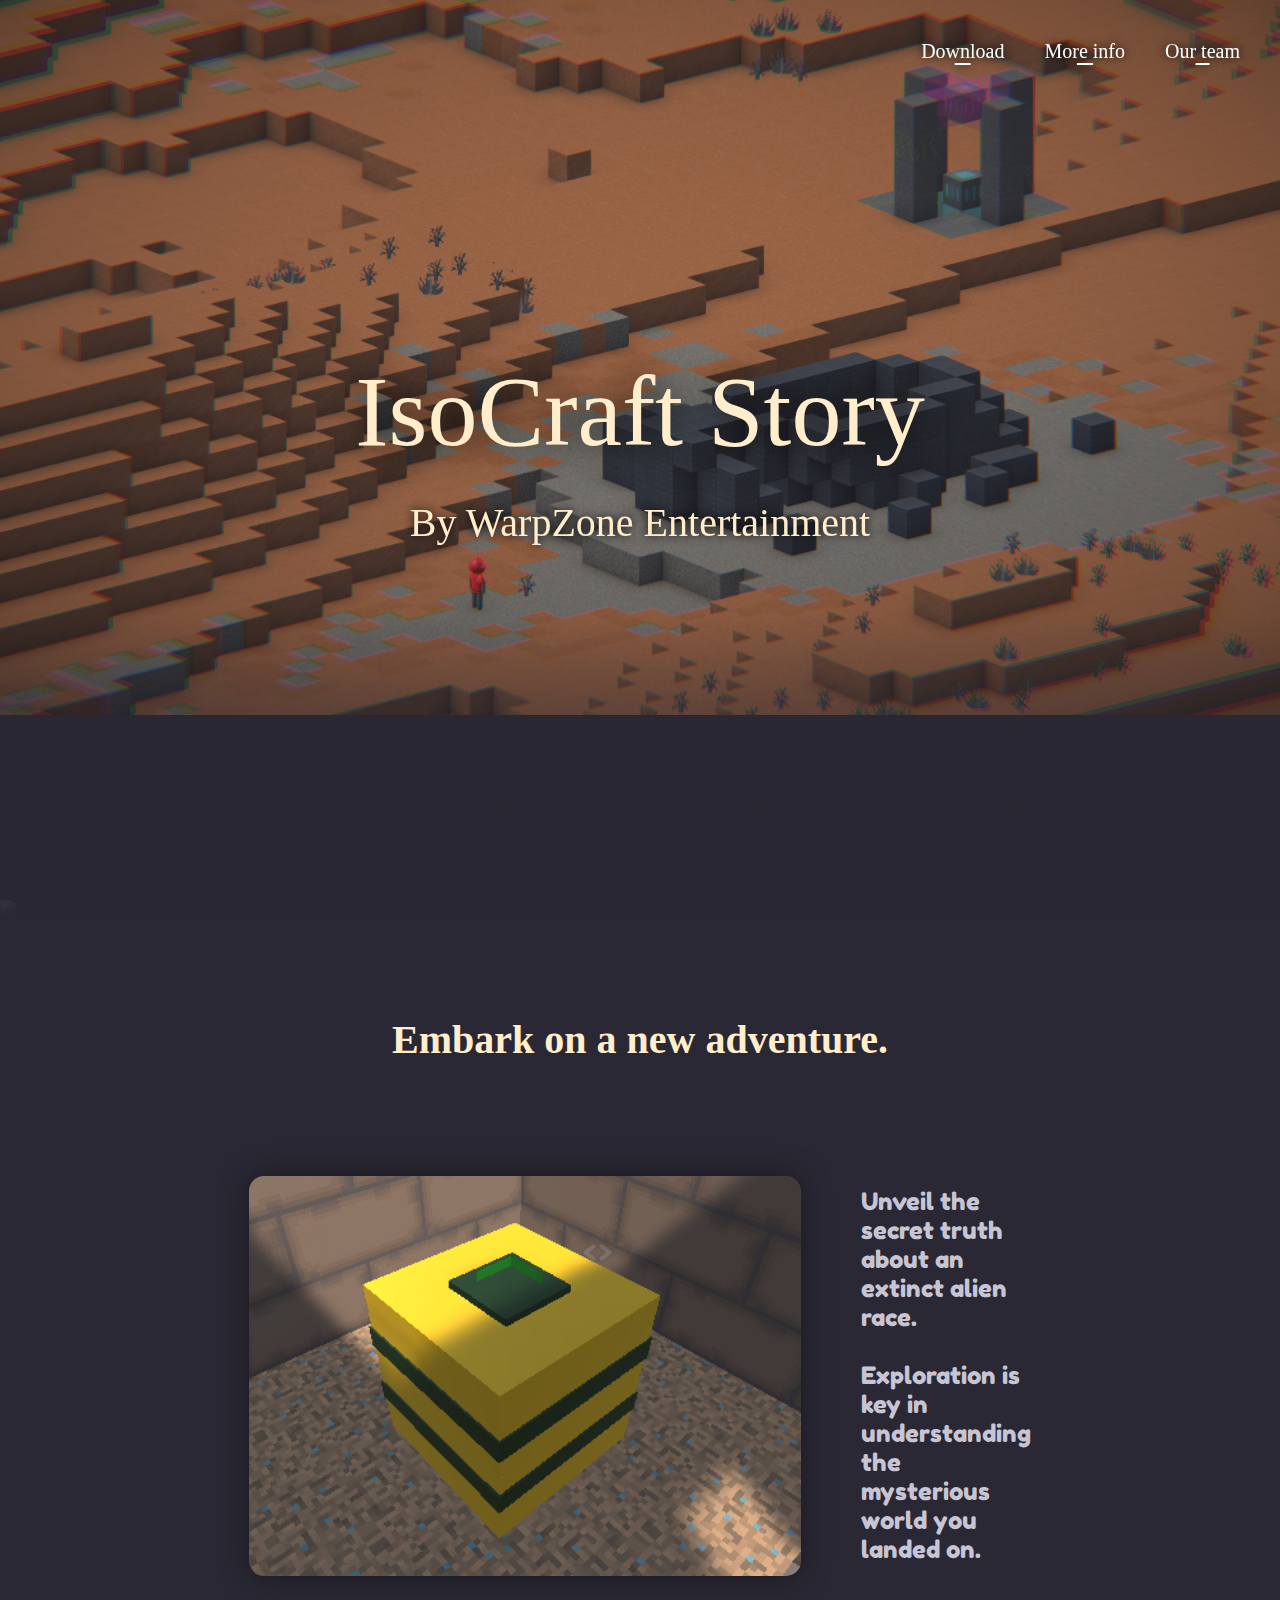
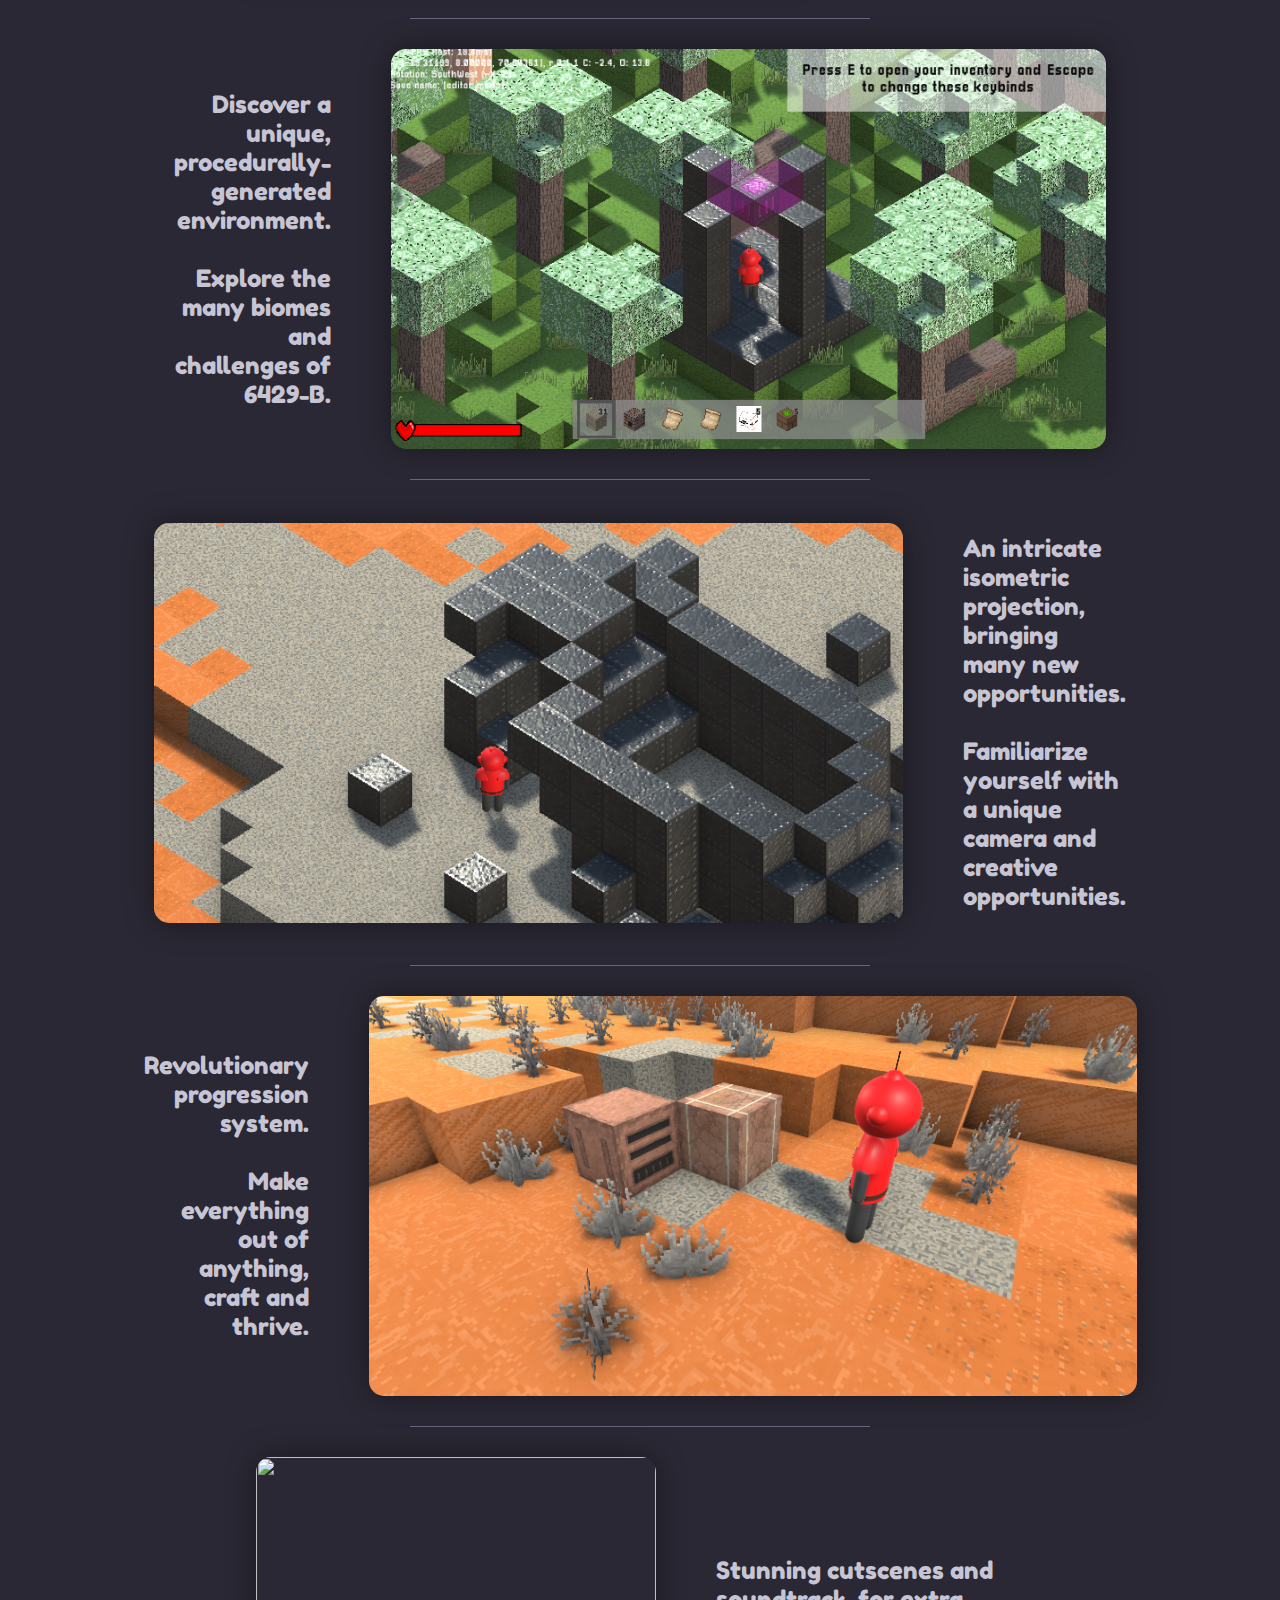
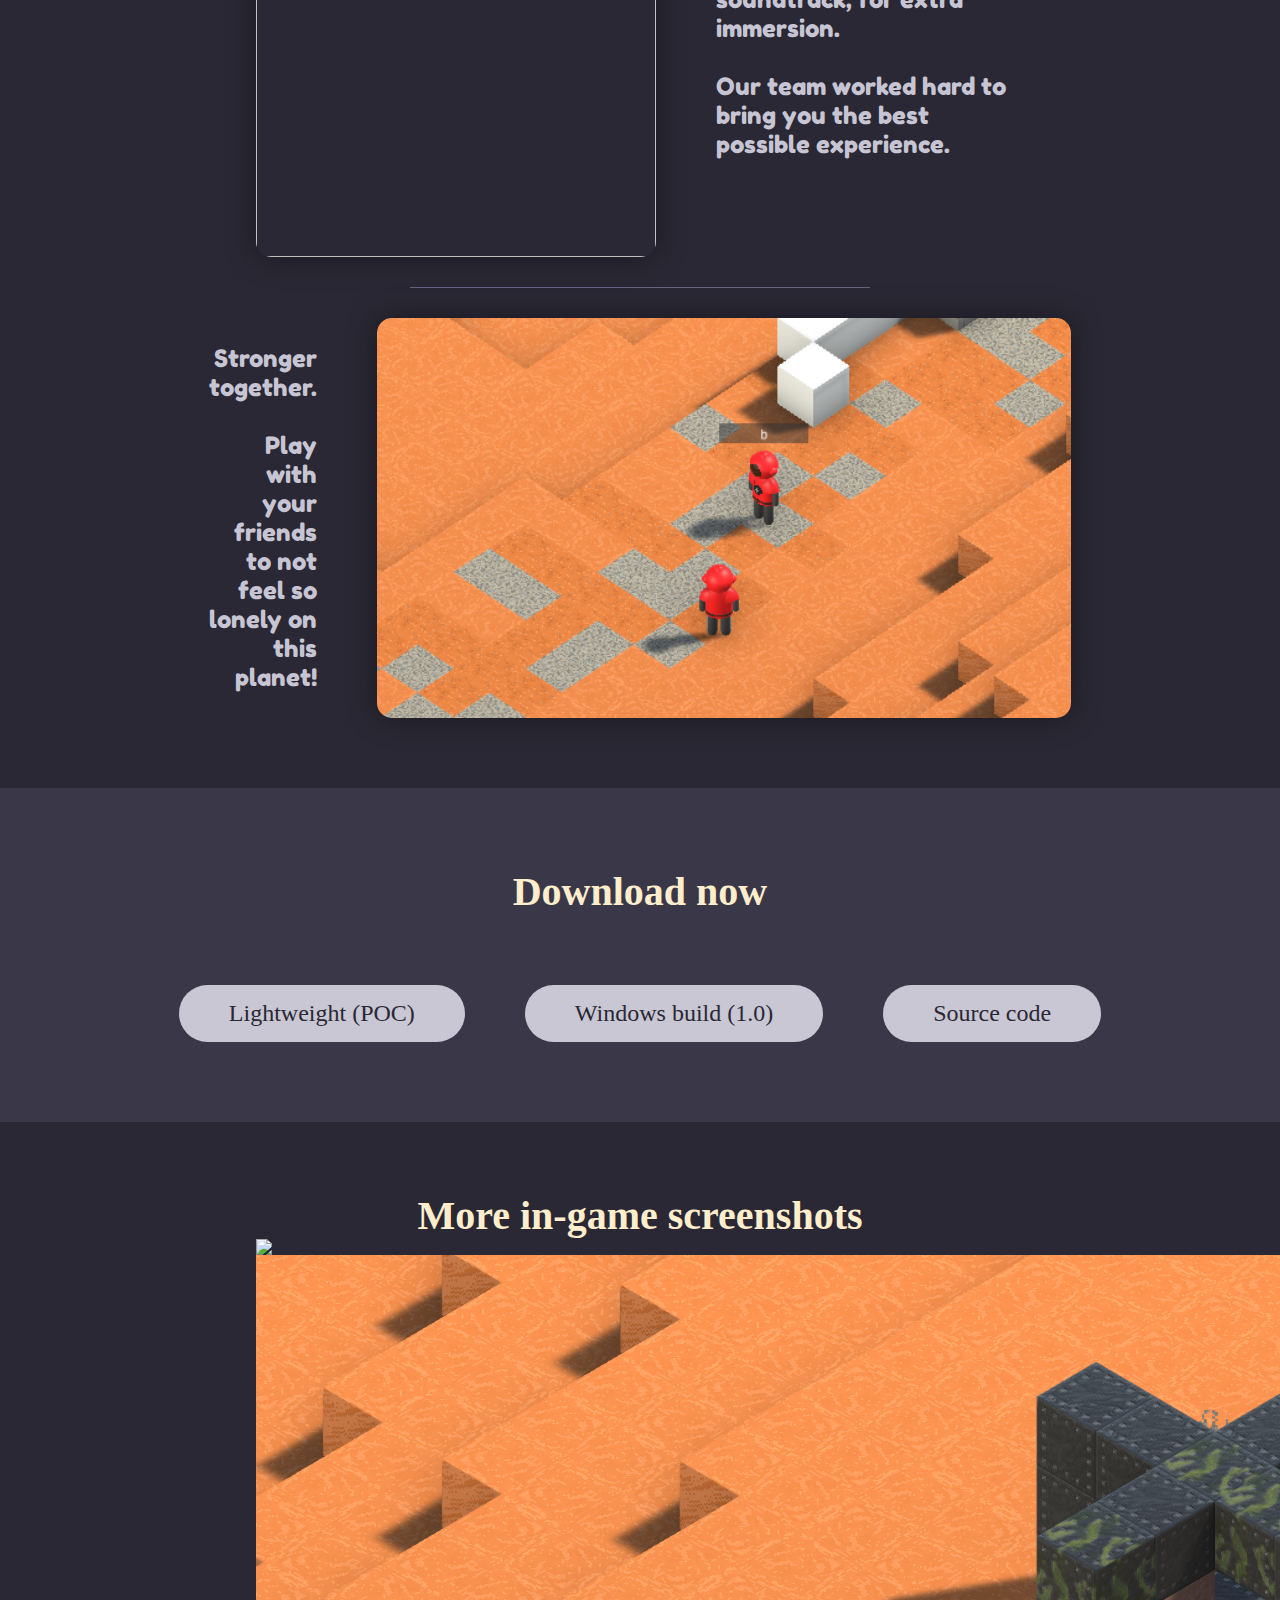
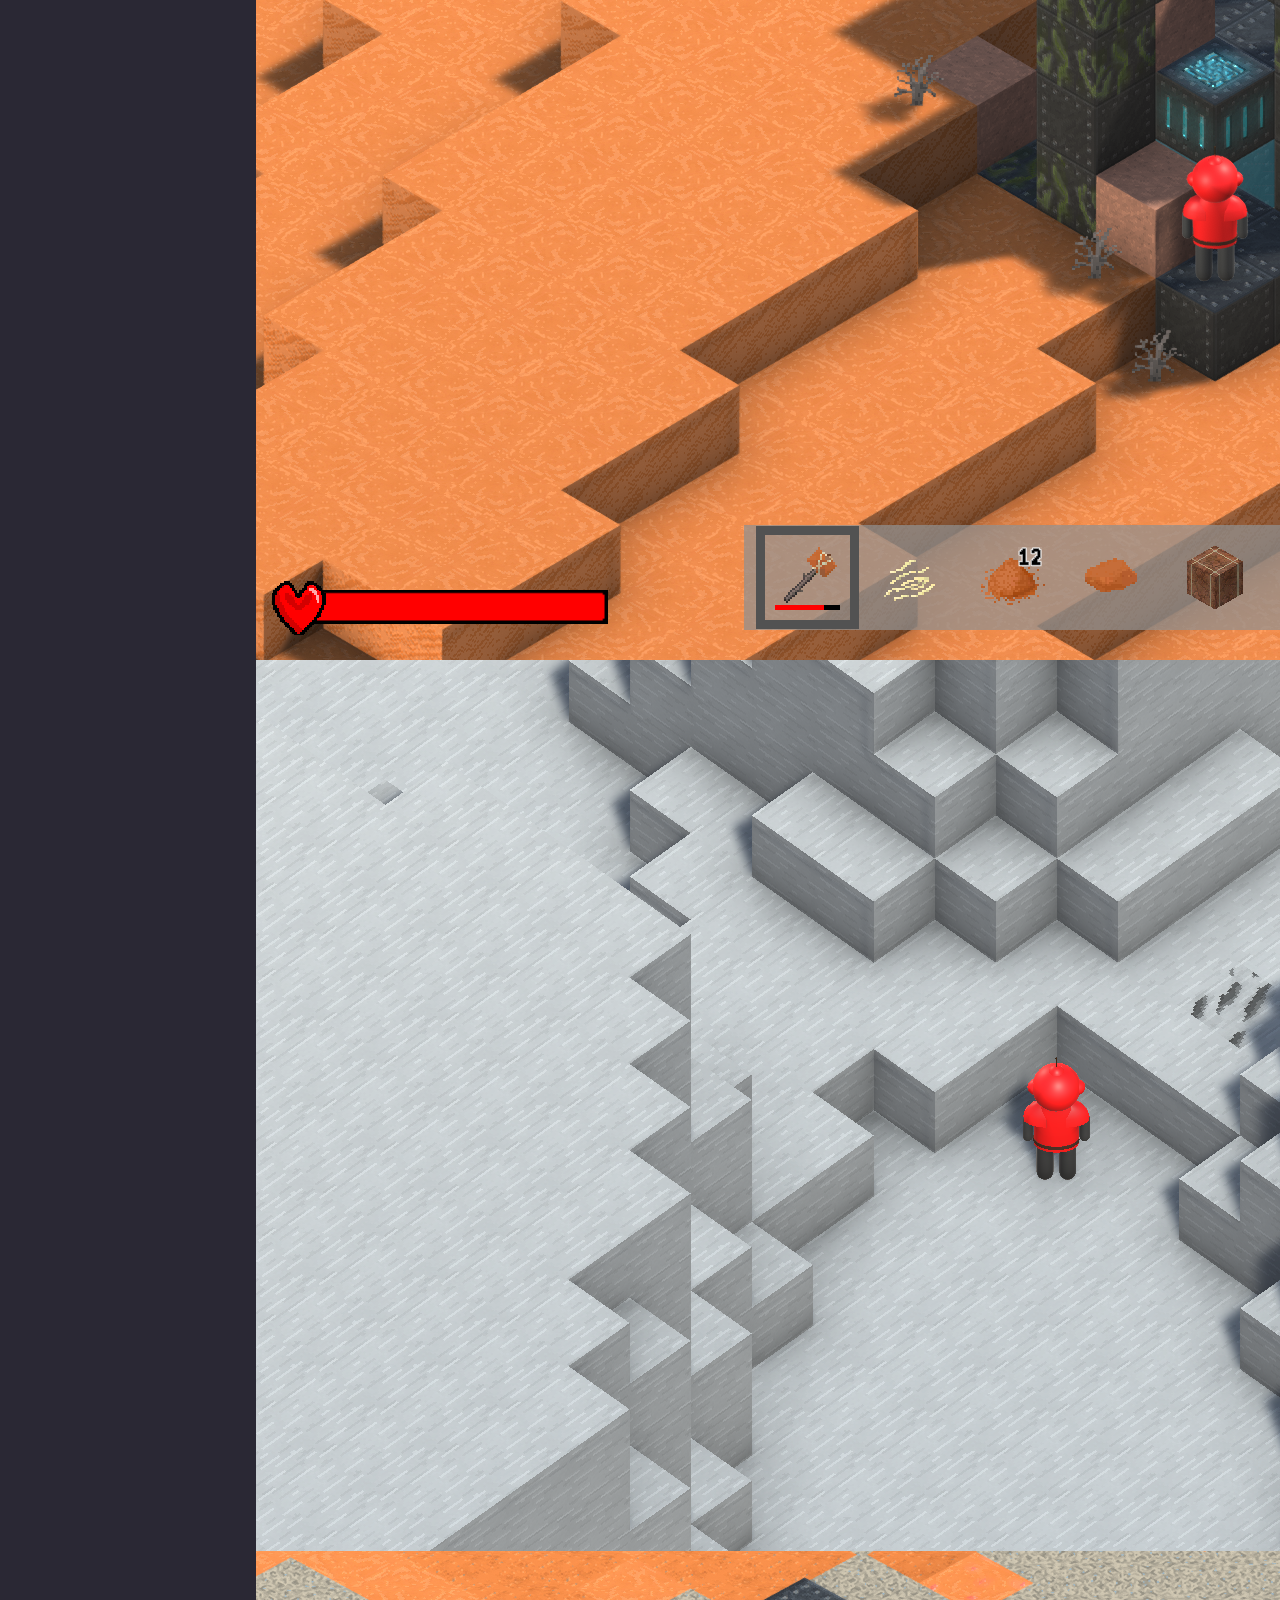
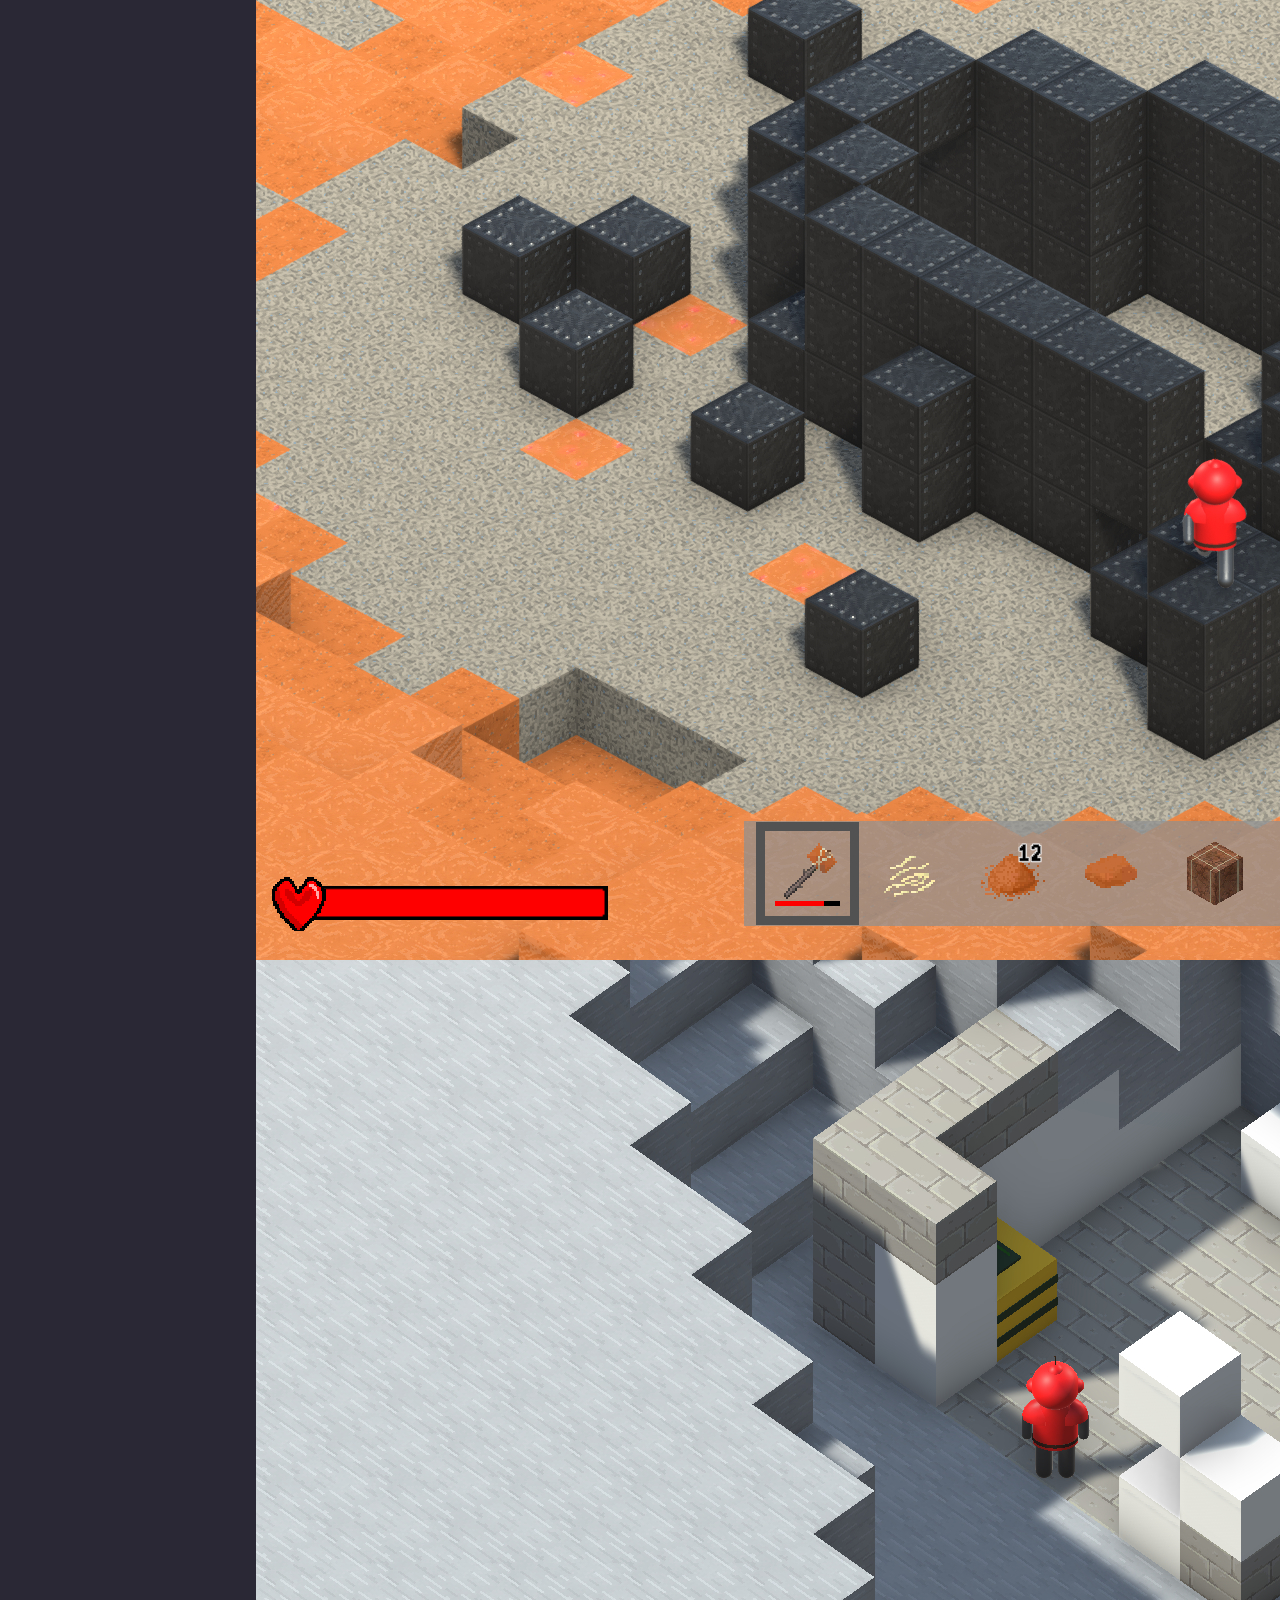
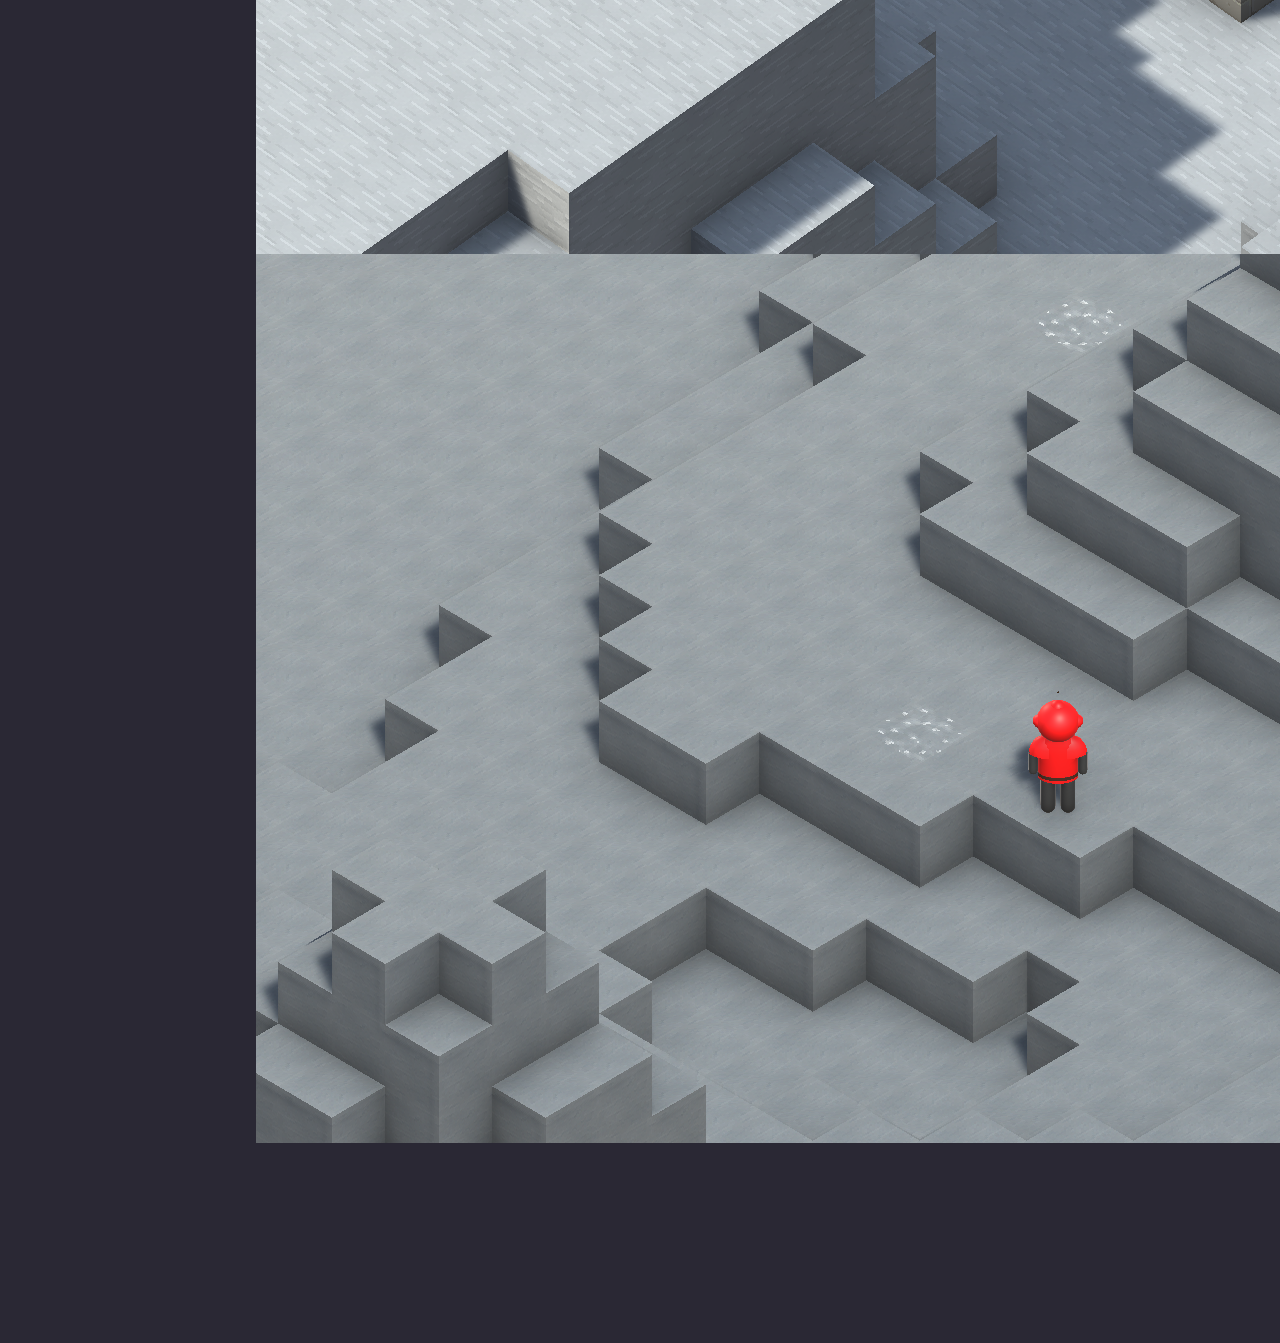
==== commit e0289179: "Changed link, version bump" ====
--- a/index.html
+++ b/index.html
@@ -1,9 +1,9 @@
 <html>
 	<head>
 		<title>IsoCraft Story</title>
-		<script src="script.js?v=B0.4"></script>
-		<script src="slide.js?v=B0.4"></script>
-		<link rel="stylesheet" href="style.css?v=B0.4">
+		<script src="script.js?v=1.1"></script>
+		<script src="slide.js?v=1.1"></script>
+		<link rel="stylesheet" href="style.css?v=1.1">
 	</head>
 
 	<body onload="javascript:init();initSlide()">
@@ -22,6 +22,7 @@
 				<div id="right"></div>
 			</div>
 		</div>
+		<img src="images/warpzone.png" id="logo">
 		<div id="menu">
 			<a href="javascript:scrollTo('download')">Download</a>
 			<a href="about">More info</a>
@@ -63,8 +64,8 @@
 			<div class="lighter">
 				<h4>Download now</h4>
 				<div class="flex">
-					<a href="documents/lightweight.zip" id="download" class="button">Lightweight (POC)</a>
-					<a id="download" class="button disabled">Windows build</a>
+					<a href="documents/download.zip" id="download" class="button">Lightweight (POC)</a>
+					<a href="https://github.com/RaphoufouLeFou/Isocraft_Story/releases/tag/1.0" id="download" class="button">Windows build (1.0)</a>
 					<a href="https://github.com/RaphoufouLeFou/Isocraft_Story" class="button">Source code</a>
 				</div>
 			</div>
@@ -93,3 +94,6 @@
 
 
 
+
+
+
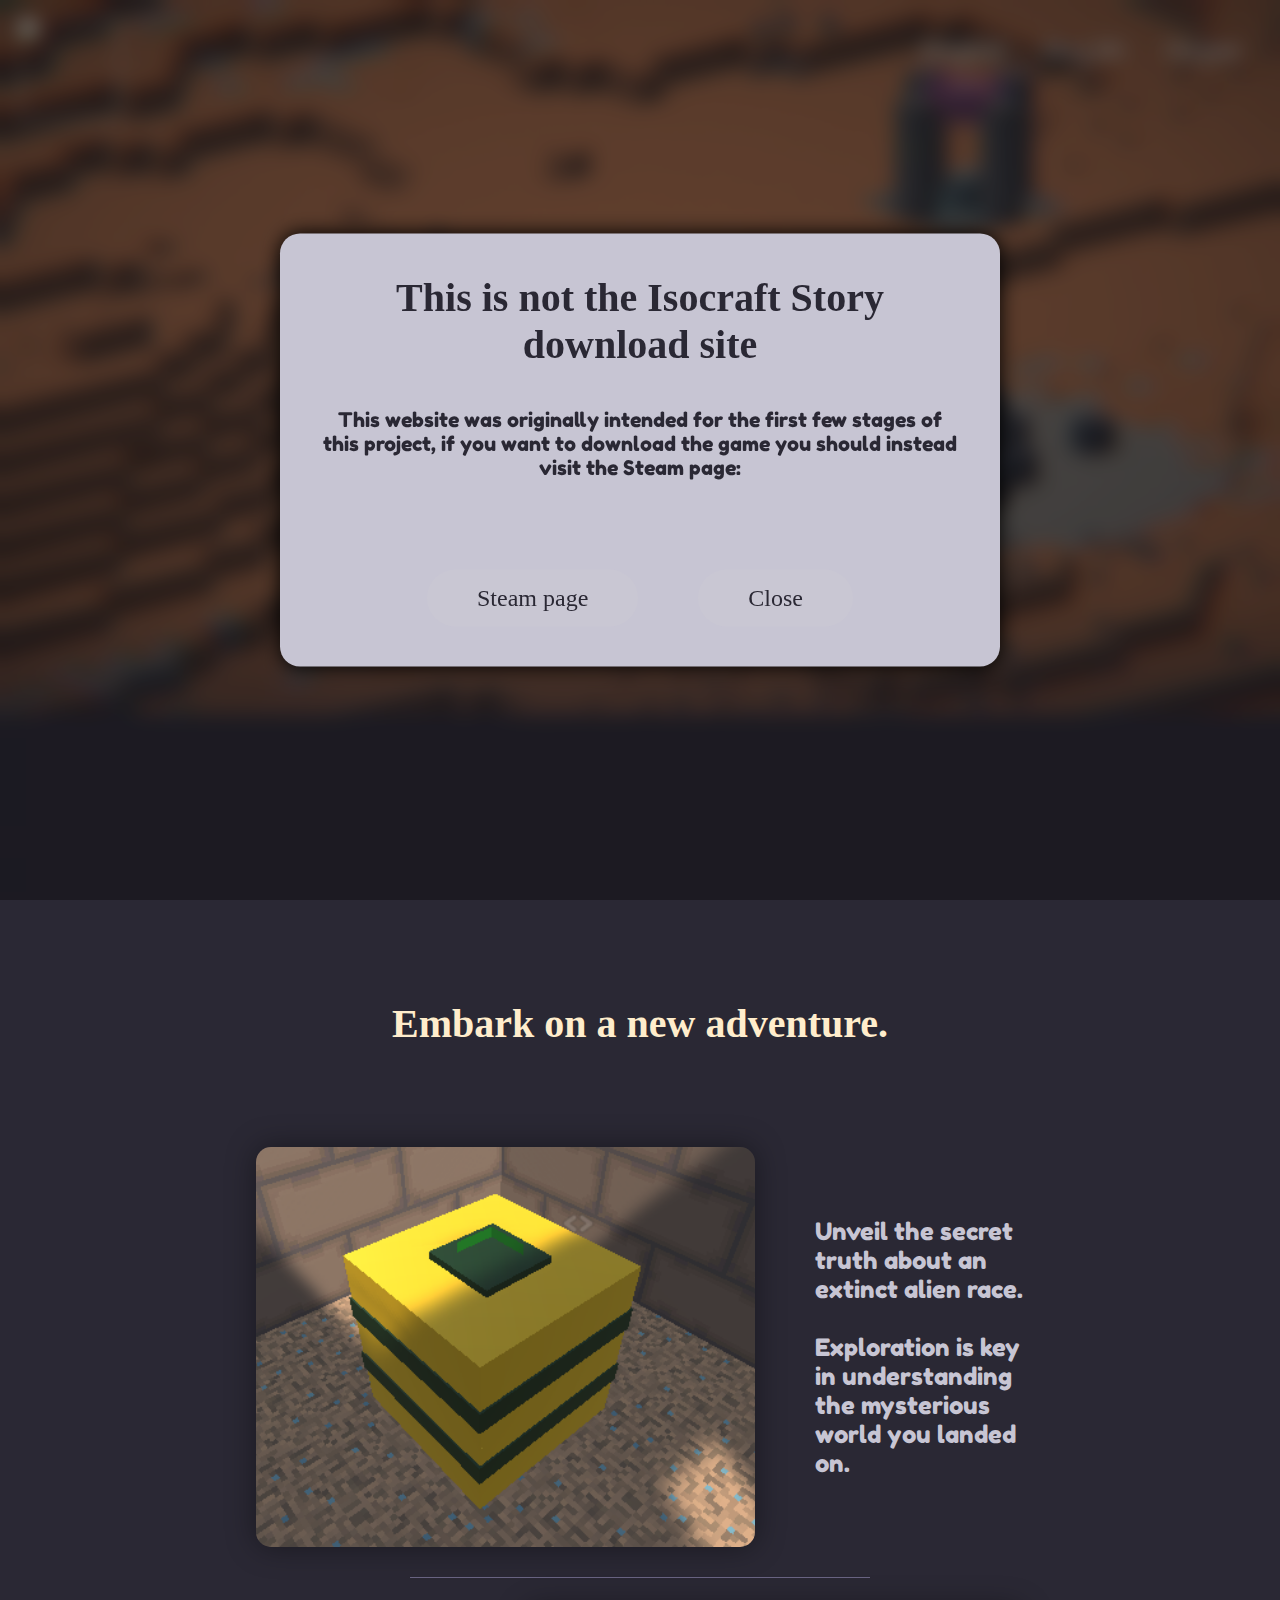
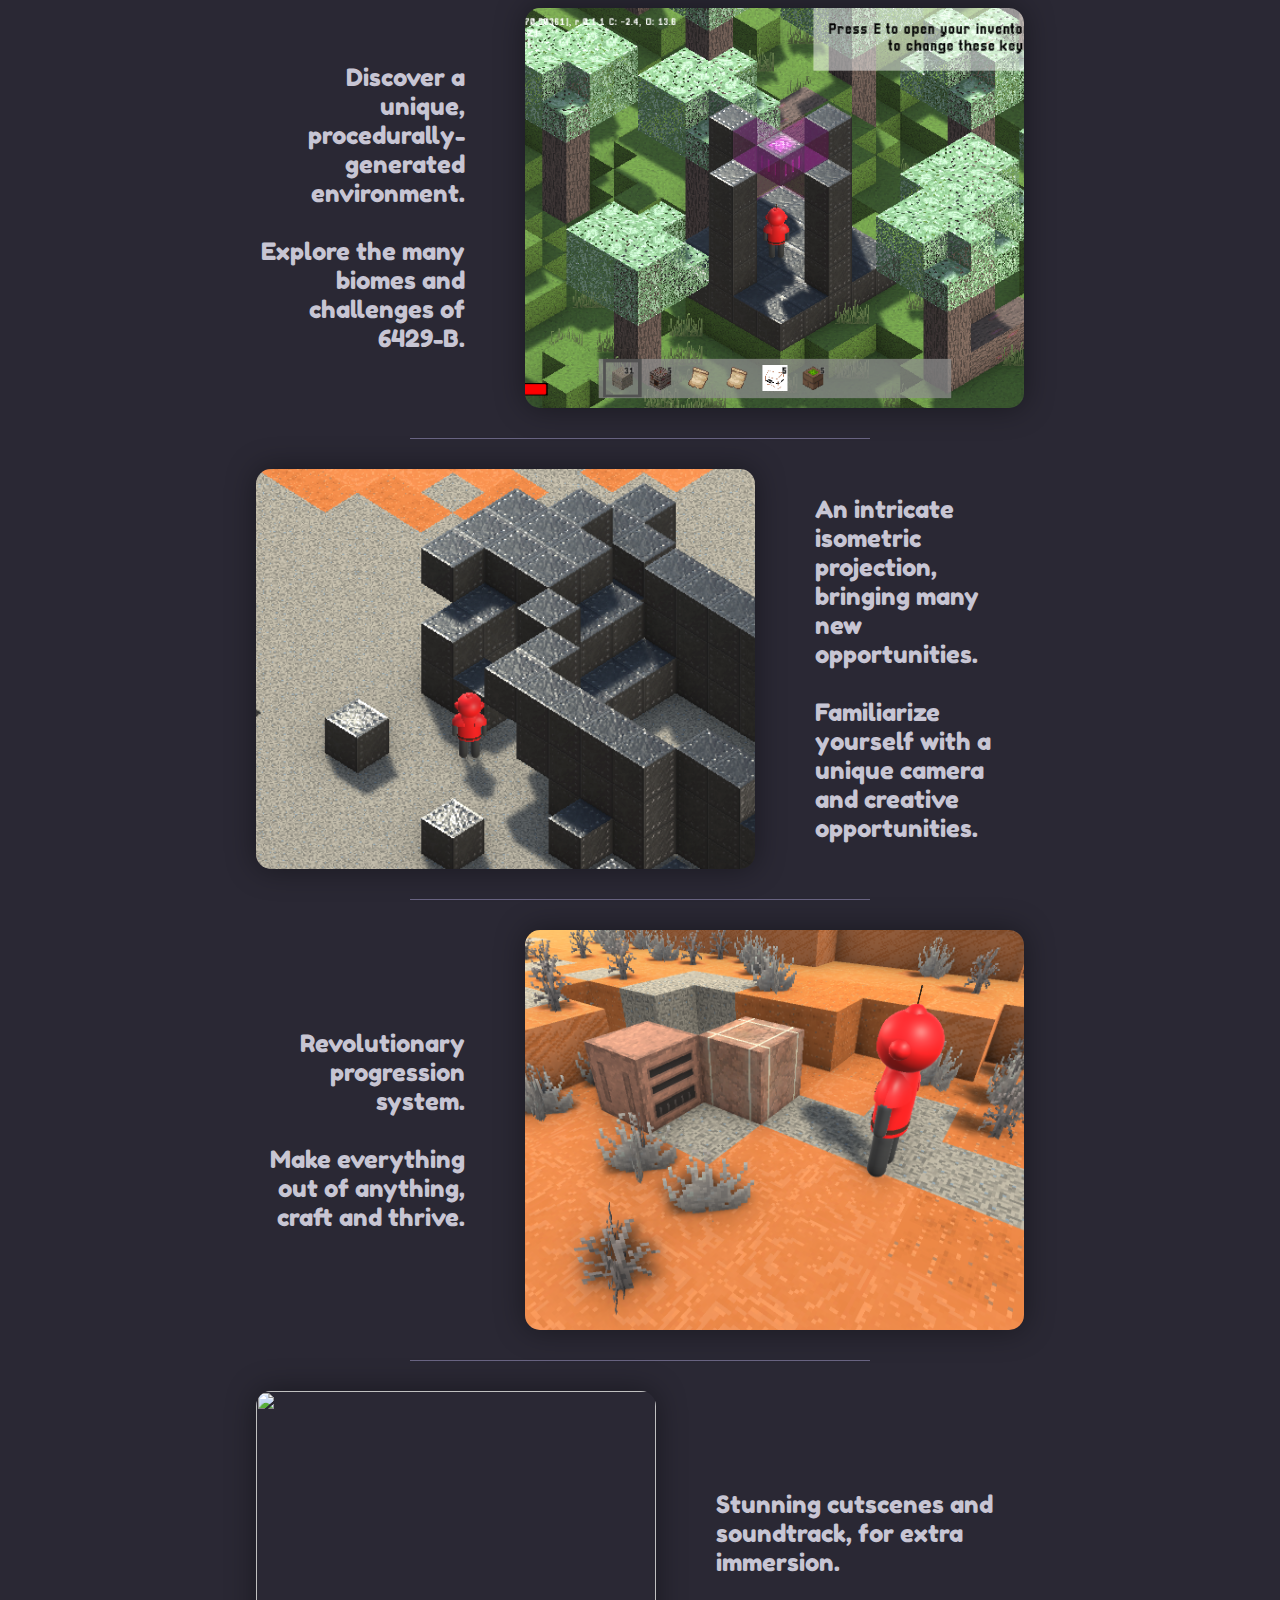
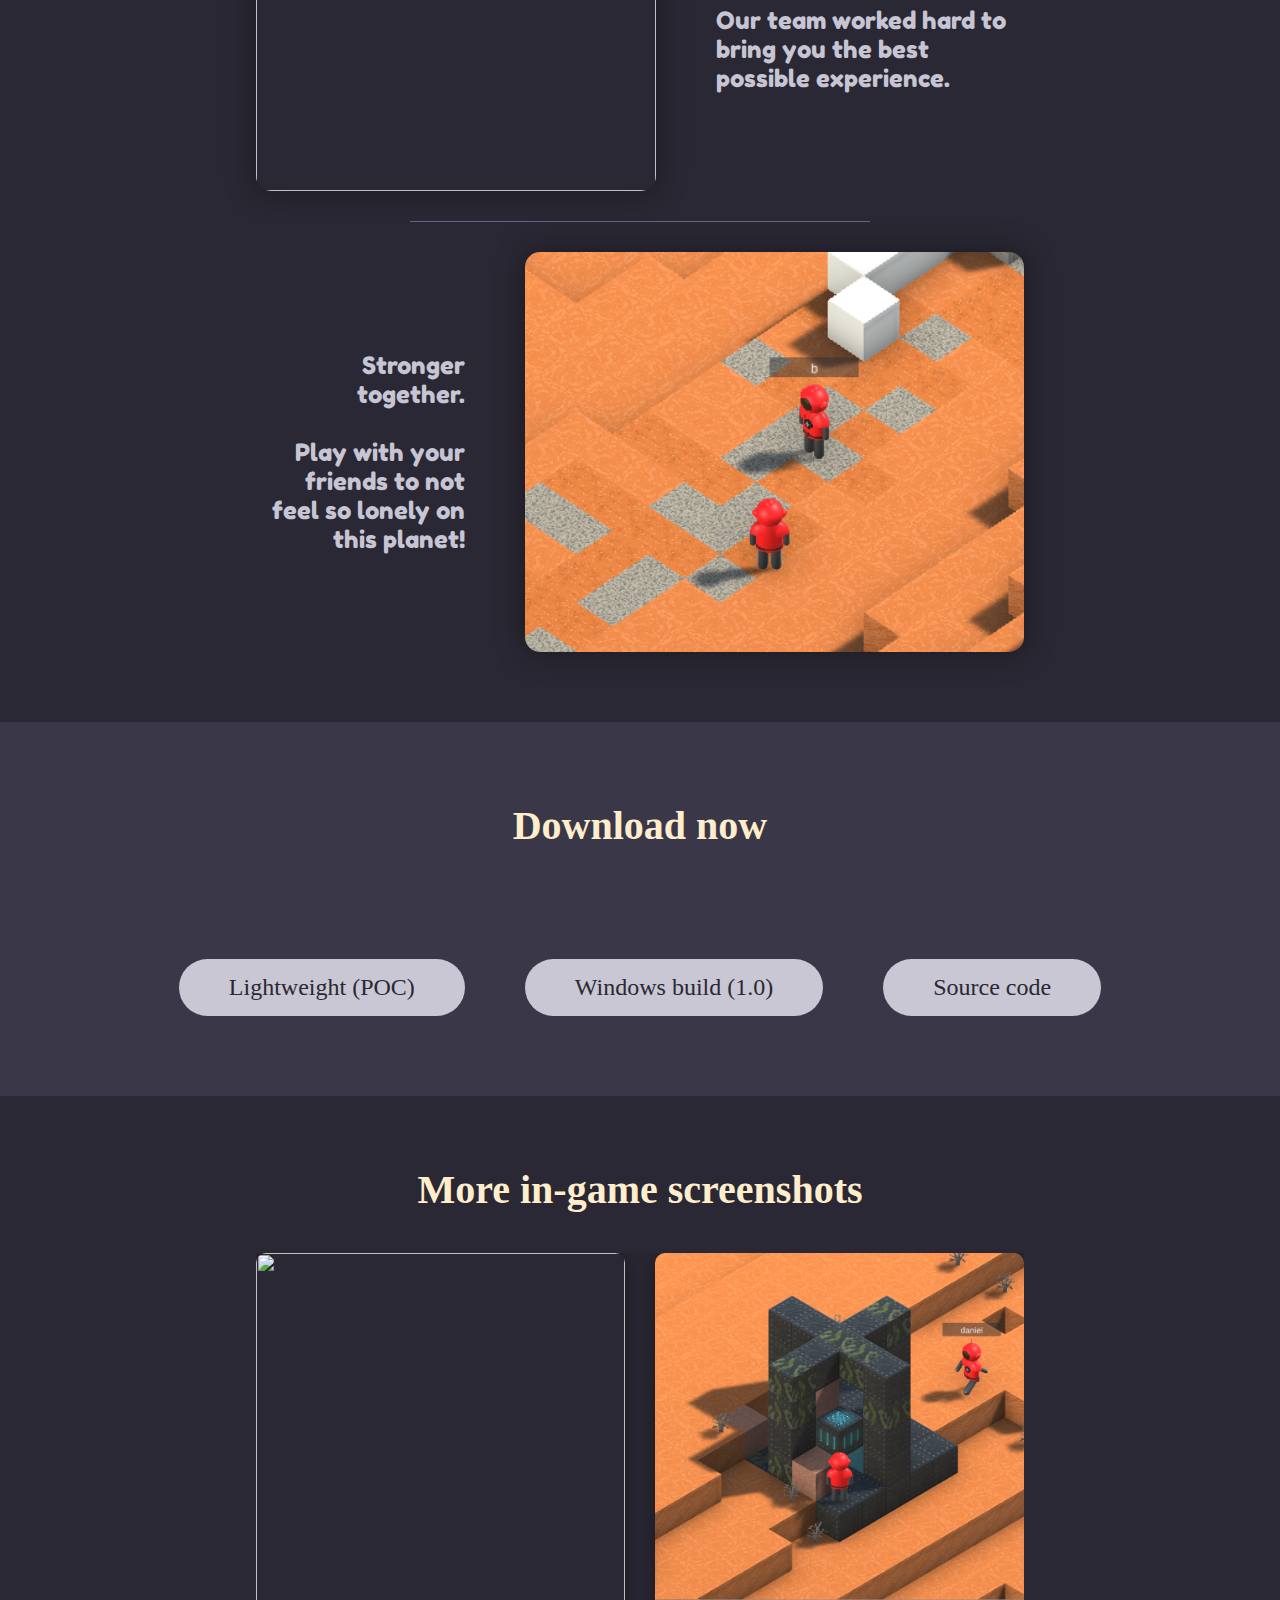
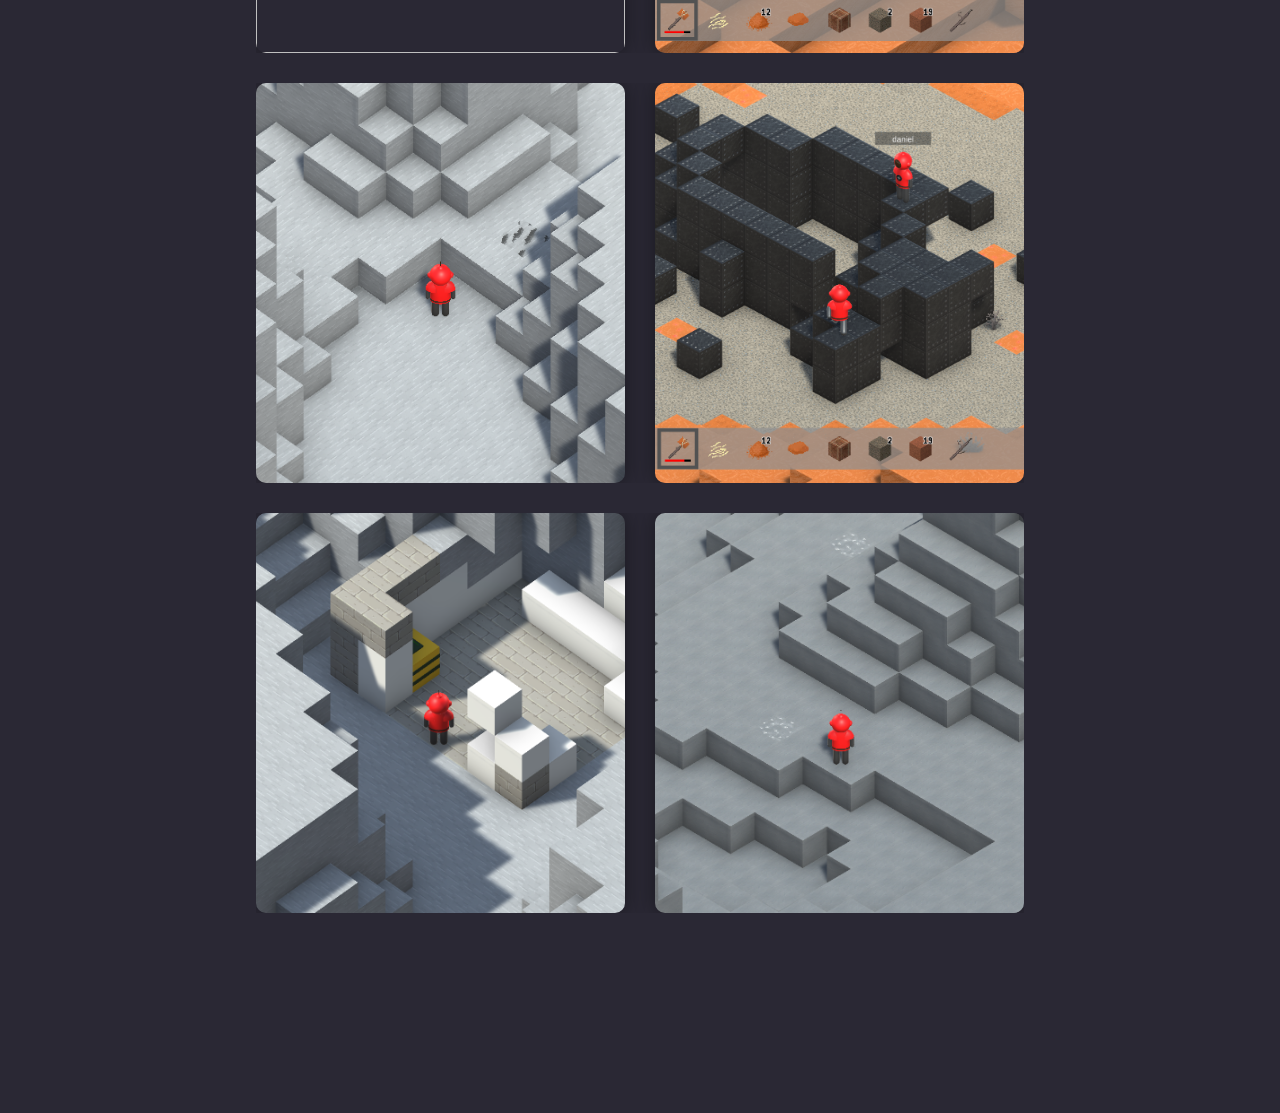
==== commit 74b0afd9: "Added popup to go see Steam page" ====
--- a/index.html
+++ b/index.html
@@ -1,9 +1,9 @@
 <html>
 	<head>
 		<title>IsoCraft Story</title>
-		<script src="script.js?v=1.1"></script>
-		<script src="slide.js?v=1.1"></script>
-		<link rel="stylesheet" href="style.css?v=1.1">
+		<script src="script.js?v=1.1.1"></script>
+		<script src="slide.js?v=1.1.1"></script>
+		<link rel="stylesheet" href="style.css?v=1.1.1">
 	</head>
 
 	<body onload="javascript:init();initSlide()">
@@ -27,6 +27,17 @@
 			<a href="javascript:scrollTo('download')">Download</a>
 			<a href="about">More info</a>
 			<a href="team">Our team</a>
+		</div>
+		<div id="popup">
+			<div>
+				<h4>This is not the Isocraft Story download site</h4>
+				<p>This website was originally intended for the first few stages of this project, if you want to download the game you should instead visit the Steam page:</p>
+
+				<div class="flex">
+					<a href="https://store.steampowered.com/app/3097480/IsoCraft_Story/" class="button">Steam page</a>
+					<a href="javascript:closePopup()" class="button">Close</a>
+				</div>
+			</div>
 		</div>
 		<div id="main">
 			<div id="slide-cover"></div>
@@ -97,3 +108,4 @@
 
 
 
+
--- a/style.css
+++ b/style.css
@@ -102,11 +102,15 @@
 	position: fixed;
 	top: 0;
 	right: 0;
-
-	display: flex;
+	z-index: 1;
+
+	display: flex;
+	align-items: center;
 	gap: 40px;
 
-	margin: 40px;
+	margin: 0 40px;
+	
+	height: 100px;
 }
 
 #menu>a {
@@ -140,6 +144,16 @@
 	width: 100%;
 }
 
+#logo {
+	position: fixed;
+	top: 20px;
+	left: 20px;
+
+	z-index: 1;
+
+	width: 100px;
+}
+
 #main {
 	position: absolute;
 
@@ -171,9 +185,10 @@
 
 h4 {
 	margin: 0;
-}
-
-#main div.flex {
+	margin-bottom: 40px;
+}
+
+:is(#main, #popup) div.flex {
 	display: flex;
 	justify-content: center;
 	align-items: center;
@@ -181,7 +196,7 @@
 	gap: 60px;
 }
 
-p {
+p, a {
 	color: #c7c5d3;
 	font-family: "fredoka";
 	font-size: 24px;
@@ -195,7 +210,7 @@
 
 	font-family: "times";
 	font-size: 30px;
-	color: #ffedcc;
+	color: #ccffe1;
 }
 
 p.right, p.right strong {
@@ -206,7 +221,7 @@
 	display: flex;
 	justify-content: center;
 
-	max-width: -webkit-fill-available;
+	max-width: 65%;
 	flex-shrink: 0;
 	overflow: hidden;
 
@@ -249,6 +264,94 @@
 	background-color: #908f97;
 }
 
+.portfolio {
+	display: flex;
+	flex-direction: column;
+
+	justify-content: center;
+	gap: 30px;
+}
+
+.portfolio>div {
+	overflow: hidden;
+	display: flex;
+
+	justify-content: center;
+	gap: 30px;
+	flex-grow: 0;
+}
+
+.portfolio div div:has(img) {
+	overflow: hidden;
+	display: flex;
+
+	justify-content: center;
+	align-items: center;
+
+	flex-grow: 0;
+
+	border-radius: 10px;
+	box-shadow: 0 0 20px rgba(0, 0, 0, 0.4);
+
+	width: calc(50% - 15px);
+	height: 400px;
+}
+
+.portfolio img {
+	height: 100%;
+	flex-grow: 0;
+}
+
 #margin {
 	height: 150px;
 }
+
+a {
+	color: #ffedcc;
+	text-decoration: none;
+}
+
+a:not(.button):hover {
+	text-decoration: underline;
+}
+
+#popup {
+	transition: 0.5s filter;
+
+	position: fixed;
+	top: 0;
+	left: 0;
+	z-index: 1;
+	width: 100%;
+	height: 100%;
+
+	backdrop-filter: blur(10px);
+	background-color: #0005;
+}
+
+#popup>div {
+	position: fixed;
+	top: 50%;
+	left: 50%;
+	transform: translate(-50%, -50%);
+
+	min-width: 50%;
+	min-height: 30%;
+	padding: 40px;
+
+	border-radius: 20px;
+	box-shadow: 0 0 20px black;
+	background-color: #c7c5d3;
+	color: #2a2834;
+}
+
+#popup p {
+	color: #2a2834;
+	text-align: center;
+
+	font-size: 20px;
+}
+
+#popup.hide {
+	filter: opacity(0);
+}
